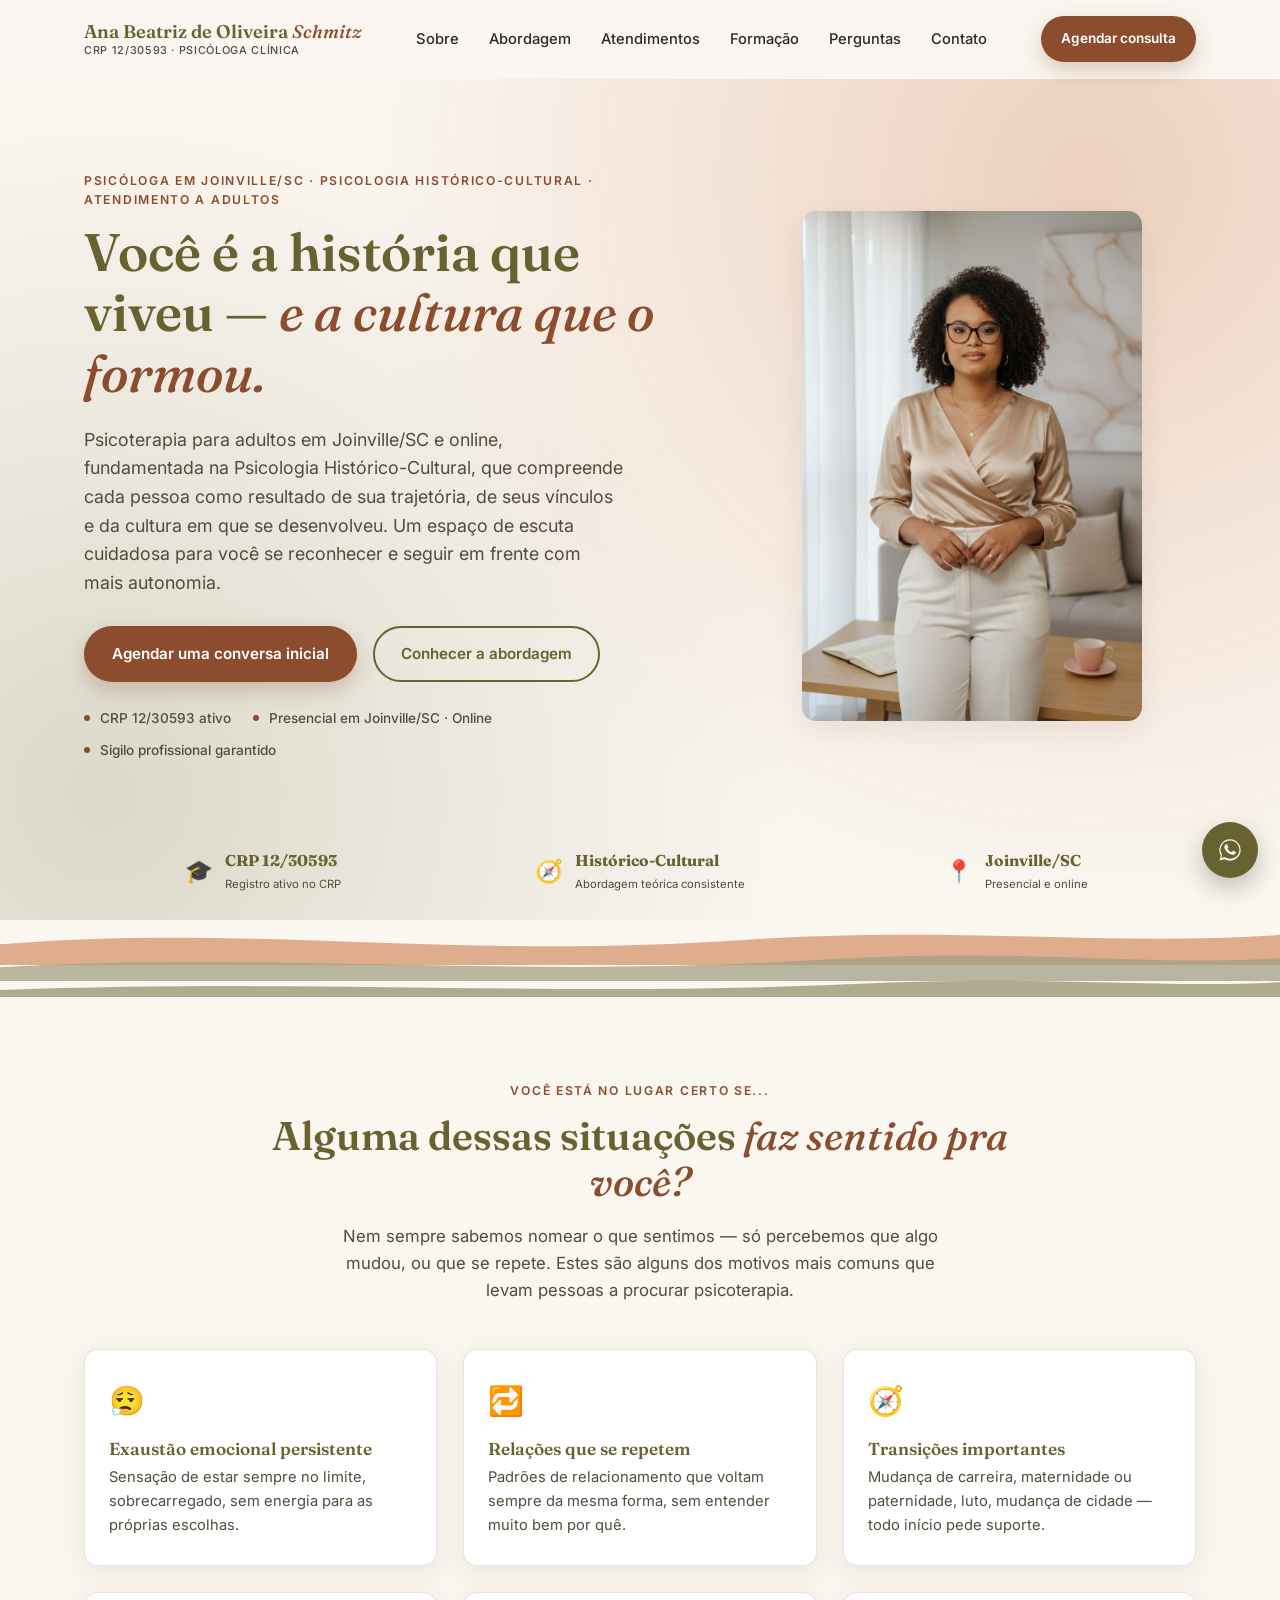
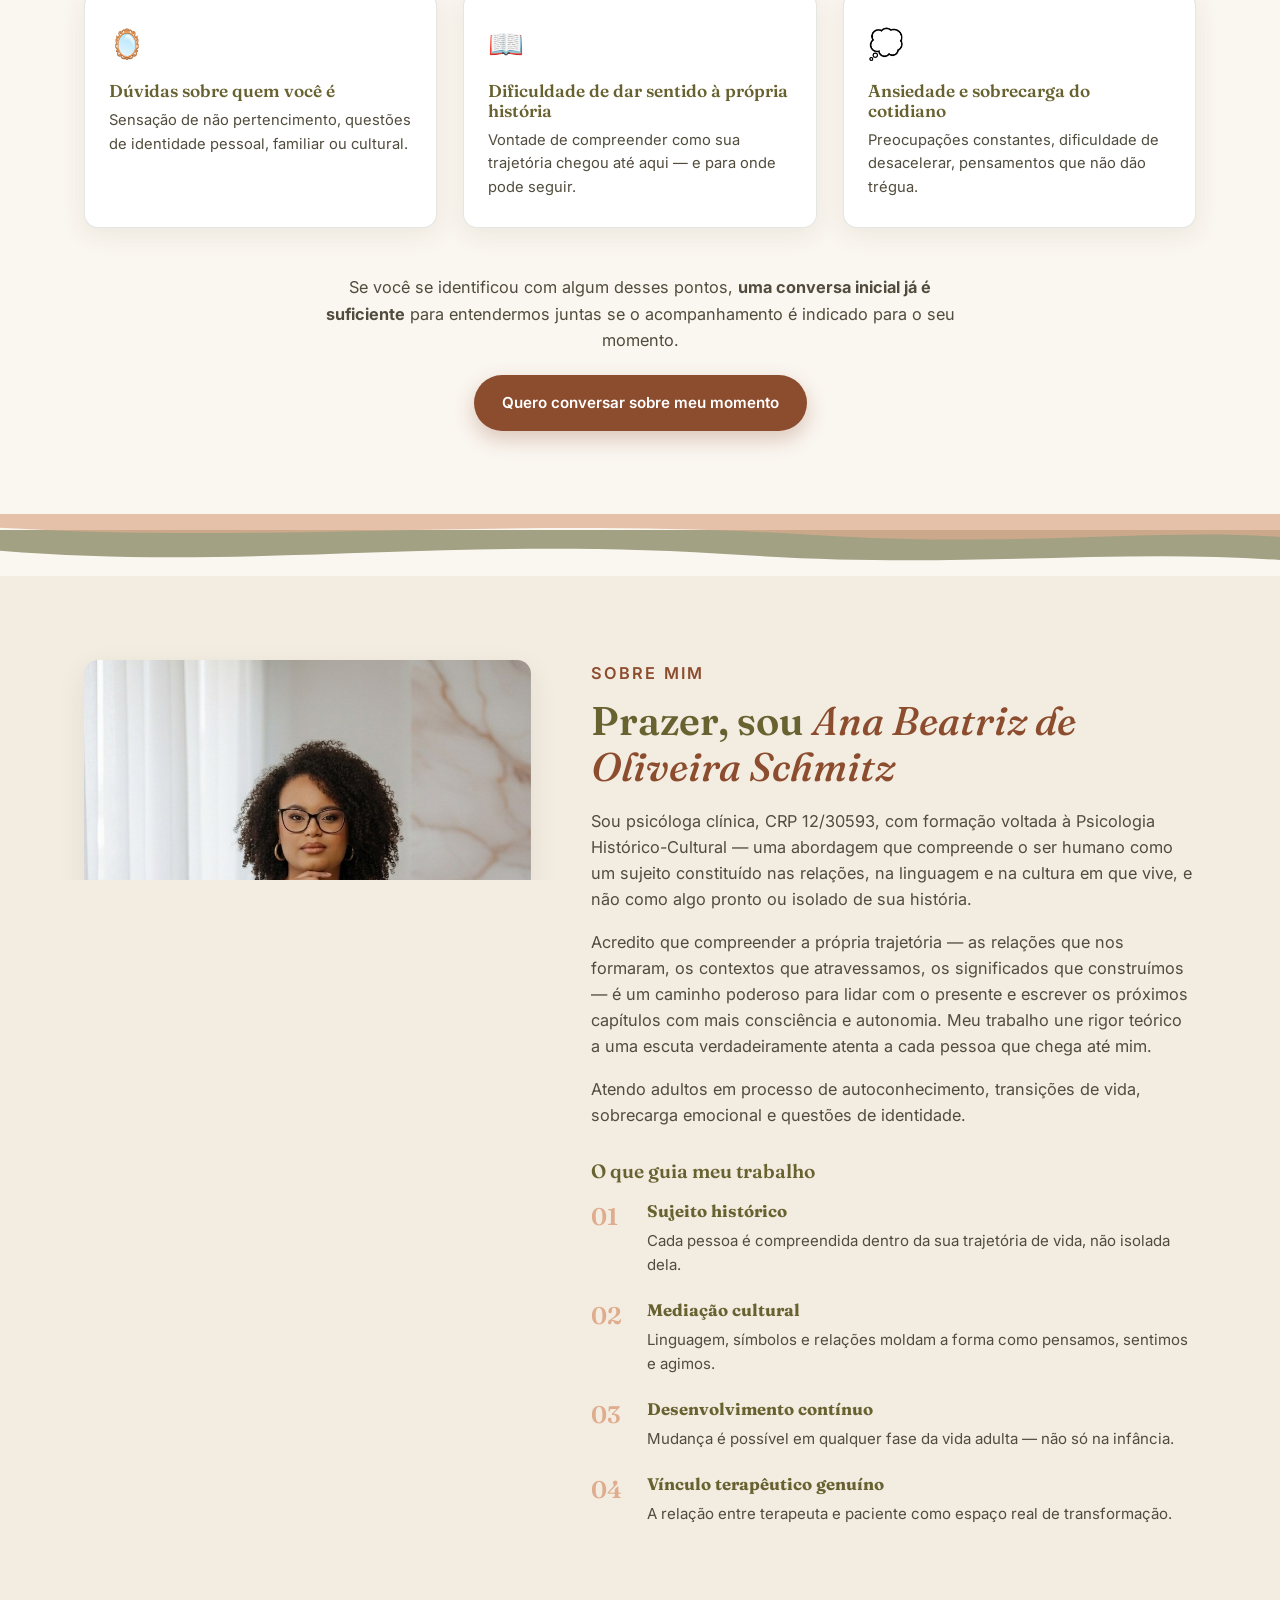
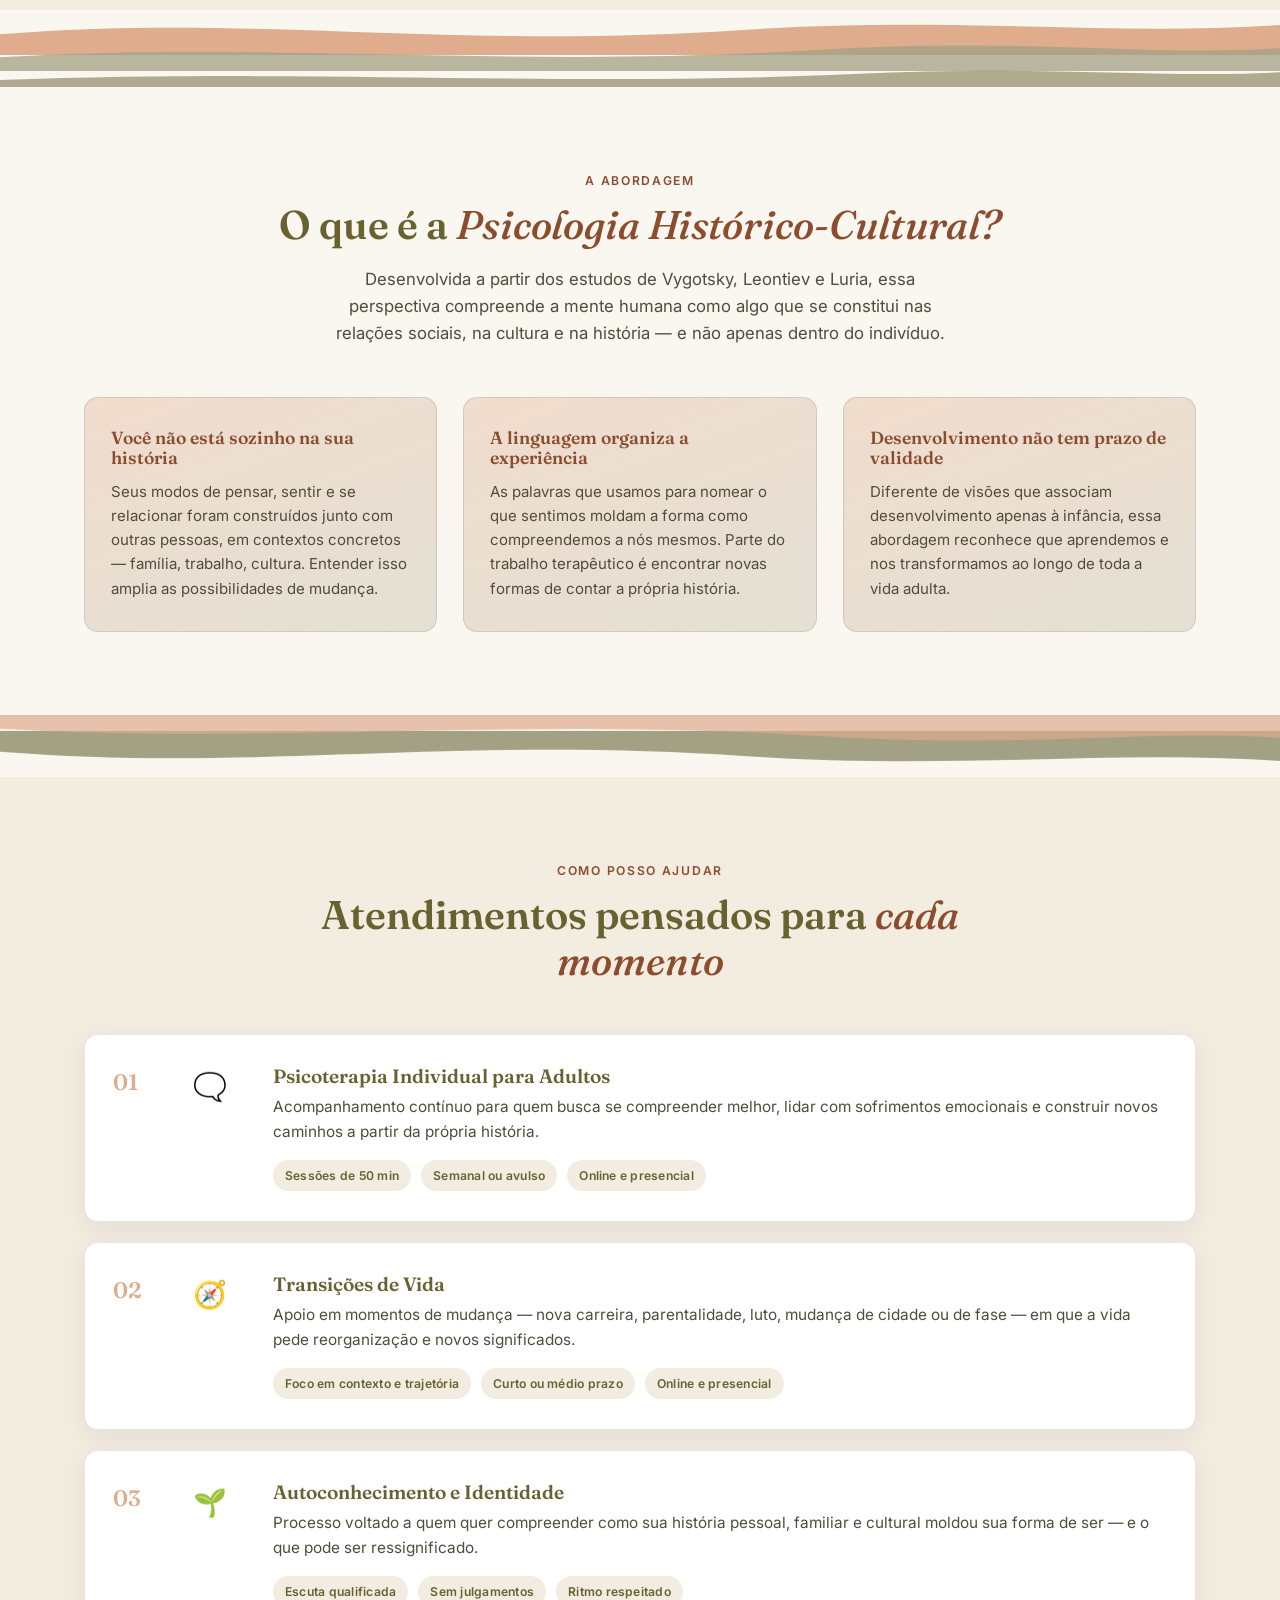
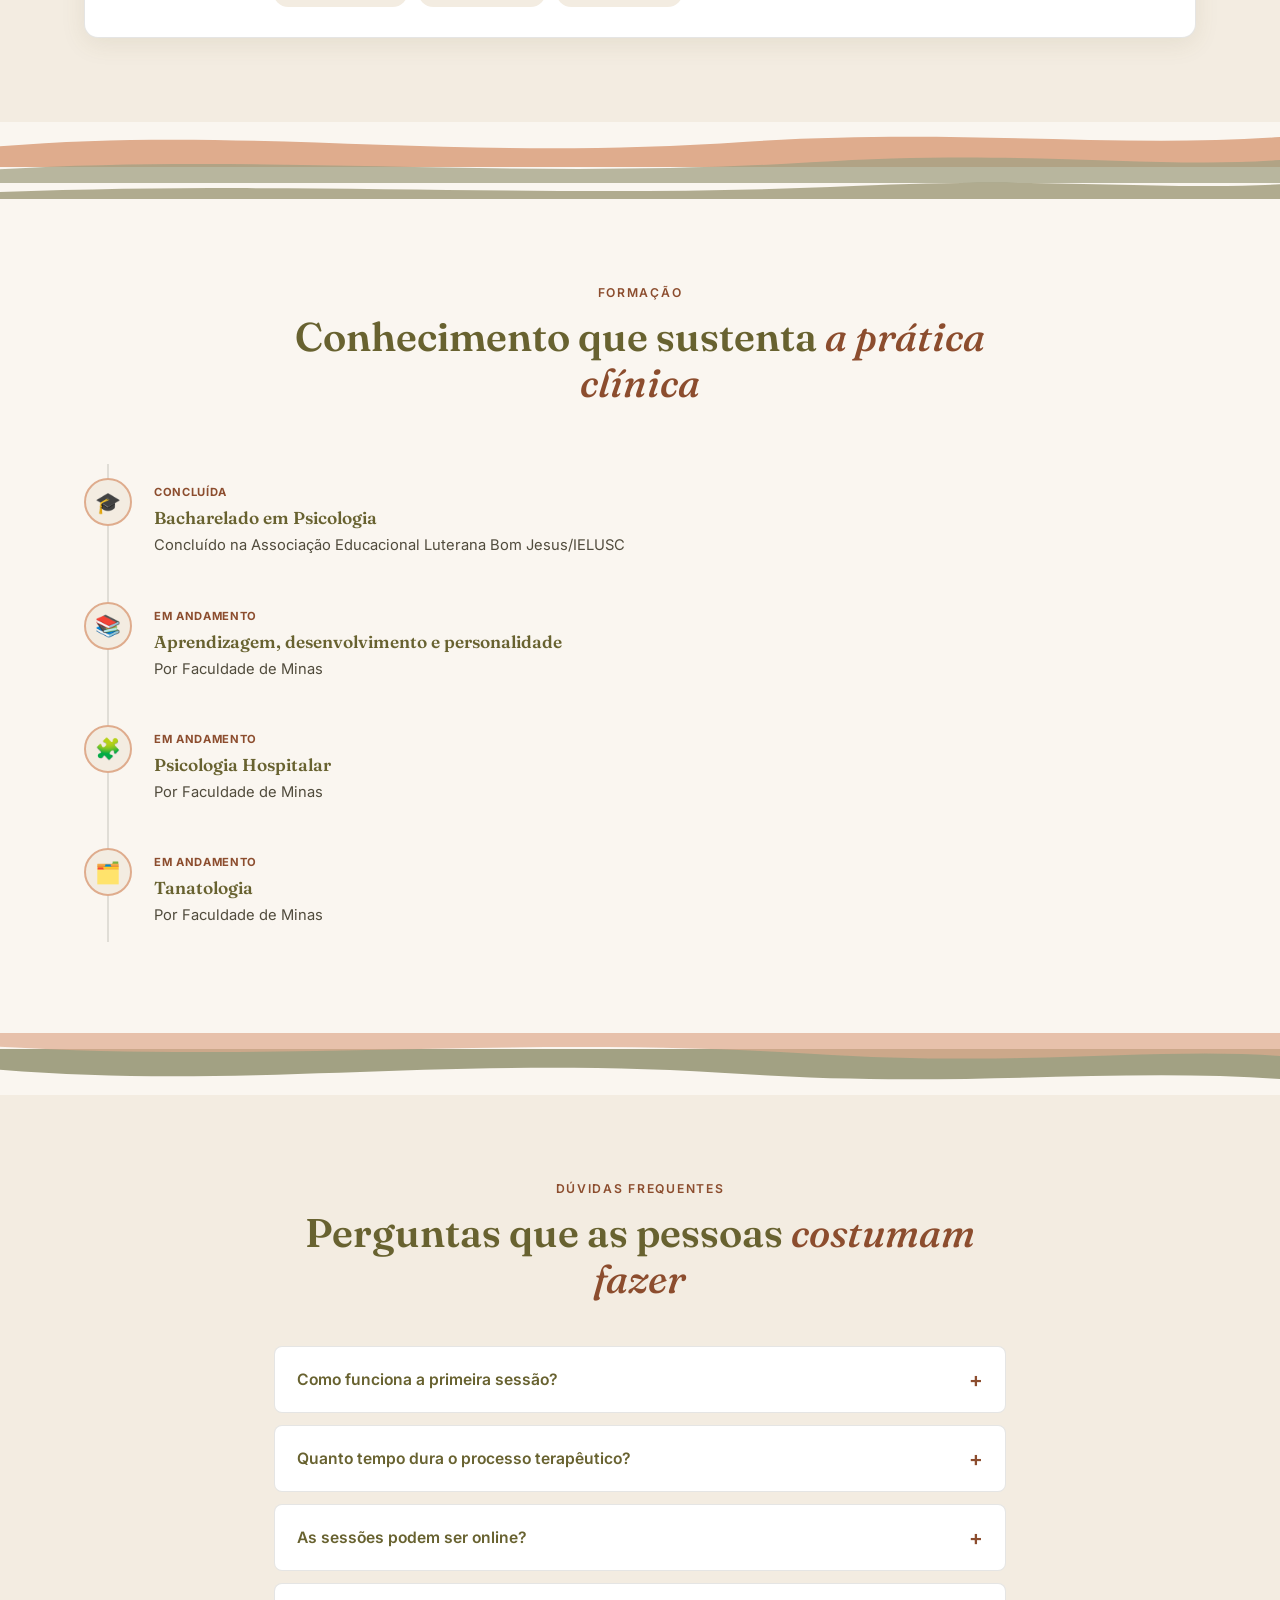
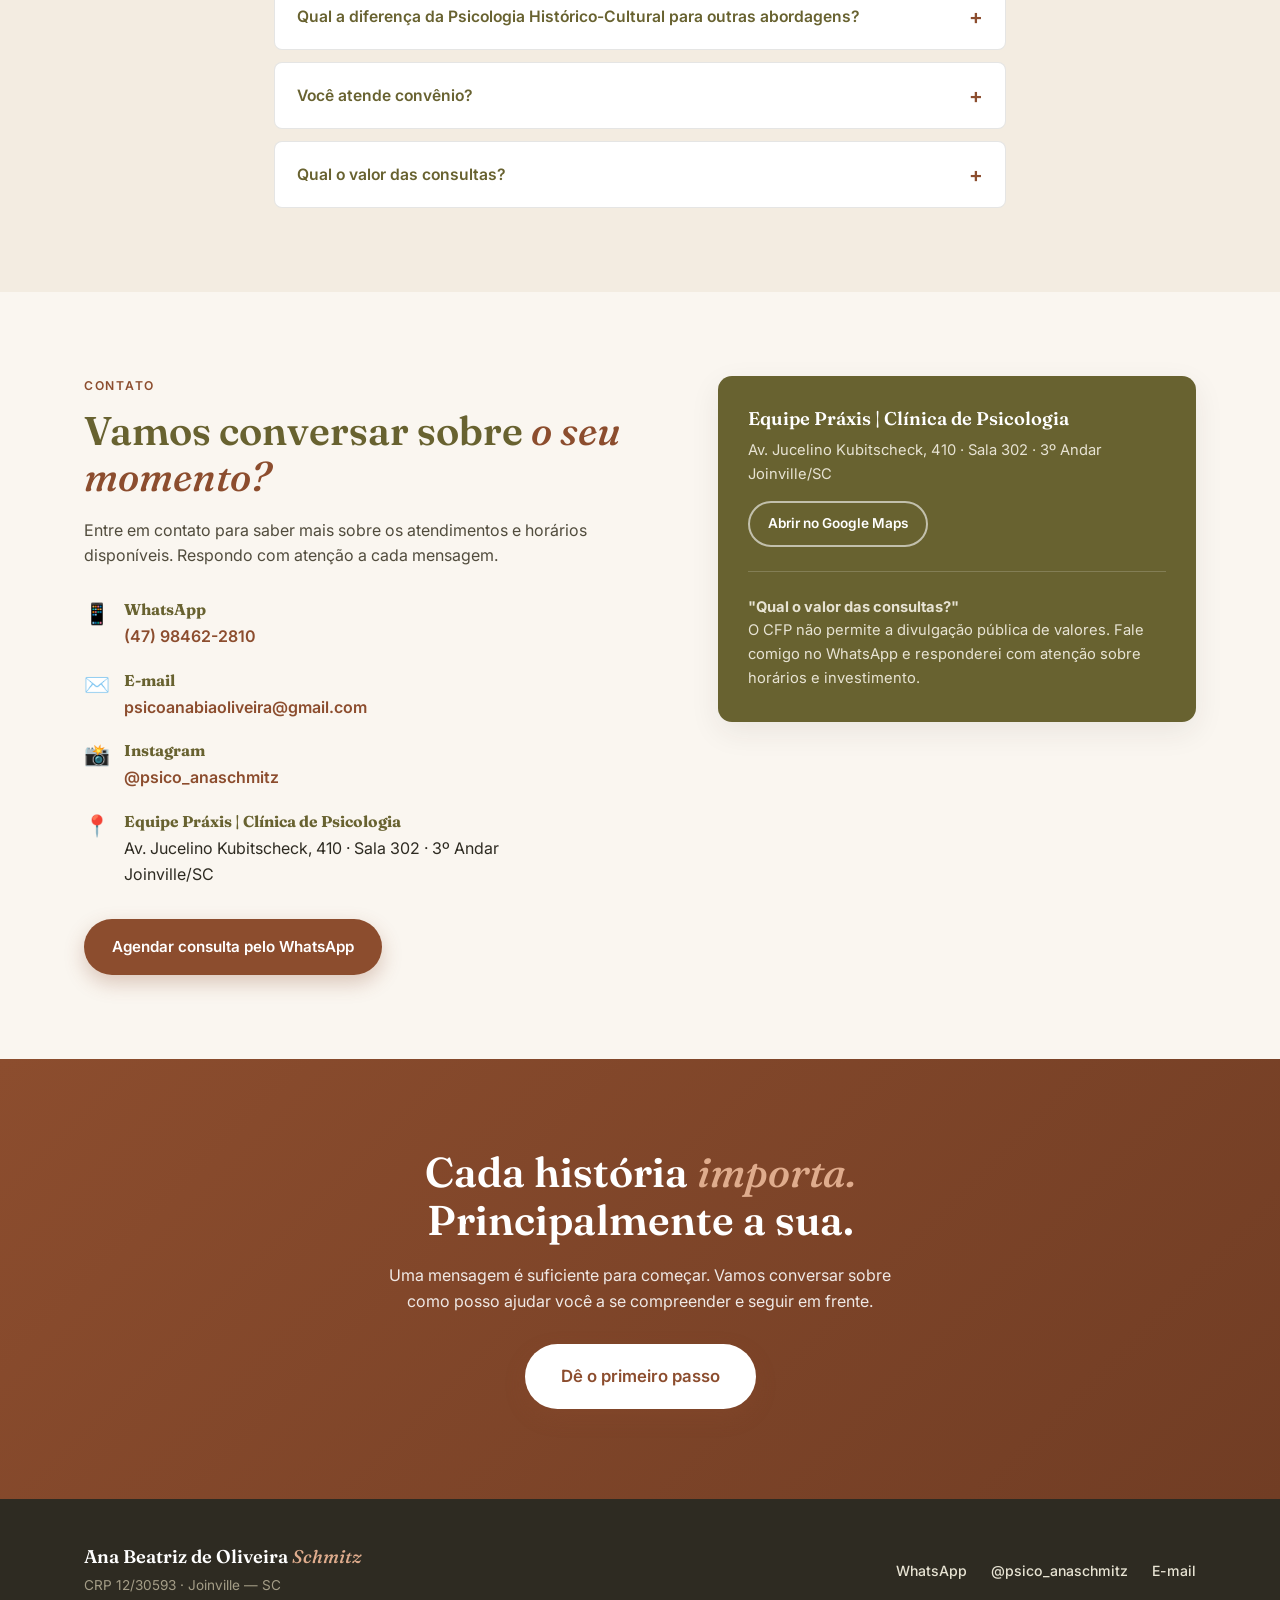
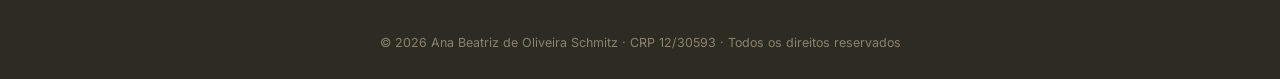
==== index.html @ d240541b "ajuste favicon" ====
<!DOCTYPE html>
<html lang="pt-BR">
<head>
<meta charset="UTF-8">
<meta name="viewport" content="width=device-width, initial-scale=1.0">
<title>Ana Beatriz | Psicóloga em Joinville/SC | Terapia para Adultos Online e Presencial</title>
<link rel="shortcut icon" href="src/logo_1.png"/>
<link rel="icon" type="image/png" sizes="48x48" href="/src/logo_1.png">
<meta name="description" content="Psicóloga clínica em Joinville/SC (CRP 12/30593). Psicoterapia para adultos com Psicologia Histórico-Cultural: ansiedade, sobrecarga emocional, transições de vida e autoconhecimento. Atendimento presencial e online. Agende sua primeira conversa pelo WhatsApp.">
<meta name="keywords" content="psicóloga em Joinville, psicólogo Joinville, psicologo perto de mim, terapia Joinville, psicoterapia para adultos, psicóloga online, psicologia histórico-cultural, Ana Beatriz Schmitz, terapia para adultos SC, psicólogo perto de mim">
<meta name="author" content="Ana Beatriz de Oliveira Schmitz">
<meta name="robots" content="index, follow, max-image-preview:large, max-snippet:-1">
<meta name="googlebot" content="index, follow">
<meta name="rating" content="general">
<meta name="revisit-after" content="7 days">
<link rel="canonical" href="https://anaschmitzpsicologia.com.br/">

<!-- Google tag (gtag.js) -->
<script async src="https://www.googletagmanager.com/gtag/js?id=G-HT07R79FMW"></script>
<script>
  window.dataLayer = window.dataLayer || [];
  function gtag(){dataLayer.push(arguments);}
  gtag('js', new Date());

  gtag('config', 'G-HT07R79FMW');
</script>

<!-- Geolocalização (SEO local) -->
<meta name="geo.region" content="BR-SC">
<meta name="geo.placename" content="Joinville">
<meta name="geo.position" content="-26.3044;-48.8456">
<meta name="ICBM" content="-26.3044, -48.8456">

<!-- Open Graph -->
<meta property="og:type" content="website">
<meta property="og:site_name" content="Ana Beatriz Schmitz Psicóloga">
<meta property="og:locale" content="pt_BR">
<meta property="og:title" content="Psicóloga em Joinville/SC | Ana Beatriz Schmitz — Psicoterapia para Adultos">
<meta property="og:description" content="Psicoterapia para adultos fundamentada na Psicologia Histórico-Cultural. Atendimento presencial em Joinville/SC e online para todo o Brasil. CRP 12/30593.">
<meta property="og:url" content="https://anaschmitzpsicologia.com.br/">
<meta property="og:image" content="https://anaschmitzpsicologia.com.br/img/og-cover.jpg">
<meta property="og:image:width" content="1200">
<meta property="og:image:height" content="630">
<meta property="og:image:alt" content="Ana Beatriz de Oliveira Schmitz, psicóloga clínica em Joinville/SC">

<!-- Twitter -->
<meta name="twitter:card" content="summary_large_image">
<meta name="twitter:title" content="Psicóloga em Joinville/SC | Ana Beatriz Schmitz">
<meta name="twitter:description" content="Psicoterapia para adultos fundamentada na Psicologia Histórico-Cultural. Joinville/SC e online. CRP 12/30593.">
<meta name="twitter:image" content="https://anaschmitzpsicologia.com.br/img/og-cover.jpg">

<meta name="format-detection" content="telephone=no">
<meta name="theme-color" content="#8c4d2e">

<link rel="preconnect" href="https://fonts.googleapis.com">
<link rel="preconnect" href="https://fonts.gstatic.com" crossorigin>
<link href="https://fonts.googleapis.com/css2?family=Fraunces:ital,opsz,wght@0,9..144,400;0,9..144,500;0,9..144,600;1,9..144,500;1,9..144,600&family=Inter:wght@400;500;600;700&display=swap" rel="stylesheet">

<link rel="stylesheet" href="style.css">

<!-- Schema.org: Psychologist / Local Business -->
<script type="application/ld+json">
{
  "@context": "https://schema.org",
  "@type": ["Psychologist", "MedicalBusiness"],
  "name": "Psicologa perto de mim - Ana Beatriz de Oliveira Schmitz",
  "alternateName": "Psi. Ana Beatriz Schmitz",
  "image": "https://anaschmitzpsicologia.com.br/img/og-cover.jpg",
  "description": "Psicóloga clínica (CRP 12/30593) especializada em Psicologia Histórico-Cultural, com atendimento a adultos em Joinville/SC e online para todo o Brasil. Foco em ansiedade, sobrecarga emocional, transições de vida e autoconhecimento.",
  "url": "https://anaschmitzpsicologia.com.br/",
  "telephone": "+5547984622810",
  "email": "psicoanabiaoliveira@gmail.com",
  "priceRange": "$$",
  "medicalSpecialty": "Psychologist",
  "inLanguage": "pt-BR",
  "address": {
    "@type": "PostalAddress",
    "streetAddress": "Av. Juscelino Kubitscheck, 410 · Sala 302 · 3º Andar",
    "addressLocality": "Joinville",
    "addressRegion": "SC",
    "postalCode": "89201-906",
    "addressCountry": "BR"
  },
  "geo": {
    "@type": "GeoCoordinates",
    "latitude": -26.3044,
    "longitude": -48.8456
  },
  "hasMap": "https://www.google.com/maps/dir//Equipe+Pr%C3%A1xis+%7C+Cl%C3%ADnica+de+Psicologia+-+Av.+Juscelino+Kubitscheck,+410+-+Centro,+Joinville+-+SC,+89201-906/data=!4m6!4m5!1m1!4e2!1m2!1m1!1s0x94deb1d3486e1c97:0x59da8d7d6d53e868?sa=X&ved=1t:57443&ictx=111",
  "areaServed": [
    {
      "@type": "City",
      "name": "Joinville"
    },
    {
      "@type": "State",
      "name": "Santa Catarina"
    },
    {
      "@type": "Country",
      "name": "Brasil"
    }
  ],
  "availableService": [
    {
      "@type": "MedicalTherapy",
      "name": "Psicoterapia Individual para Adultos"
    },
    {
      "@type": "MedicalTherapy",
      "name": "Acompanhamento em Transições de Vida"
    },
    {
      "@type": "MedicalTherapy",
      "name": "Processo de Autoconhecimento e Identidade"
    }
  ],
  "sameAs": [
    "https://www.instagram.com/psico_anaschmitz/",
    "https://wa.me/5547984622810"
  ]
}
</script>

<!-- Schema.org: FAQPage (habilita rich snippets de perguntas no Google) -->
<script type="application/ld+json">
{
  "@context": "https://schema.org",
  "@type": "FAQPage",
  "mainEntity": [
    {
      "@type": "Question",
      "name": "Como funciona a primeira sessão com a psicóloga?",
      "acceptedAnswer": {
        "@type": "Answer",
        "text": "A primeira sessão é dedicada a conhecer sua história e entender o que te trouxe até aqui. É um espaço sem pressa, para construirmos juntas o melhor caminho de acompanhamento."
      }
    },
    {
      "@type": "Question",
      "name": "Quanto tempo dura o processo terapêutico?",
      "acceptedAnswer": {
        "@type": "Answer",
        "text": "Varia de pessoa para pessoa. Alguns processos são mais breves, focados em uma questão específica; outros são contínuos, voltados a um acompanhamento mais amplo. Isso é definido em conjunto, conforme o seu objetivo."
      }
    },
    {
      "@type": "Question",
      "name": "As sessões de terapia podem ser online?",
      "acceptedAnswer": {
        "@type": "Answer",
        "text": "Sim. O atendimento acontece tanto presencialmente em Joinville/SC quanto online, para pacientes de qualquer lugar do Brasil, com a mesma qualidade de escuta e cuidado."
      }
    },
    {
      "@type": "Question",
      "name": "Qual a diferença da Psicologia Histórico-Cultural para outras abordagens?",
      "acceptedAnswer": {
        "@type": "Answer",
        "text": "Em vez de olhar apenas para sintomas isolados, essa abordagem entende a pessoa dentro do seu contexto histórico, social e cultural, buscando compreender como suas experiências e relações moldaram quem ela é hoje."
      }
    },
    {
      "@type": "Question",
      "name": "A psicóloga atende por convênio médico?",
      "acceptedAnswer": {
        "@type": "Answer",
        "text": "O atendimento é particular. São emitidos recibos para reembolso junto ao plano de saúde, conforme a cobertura de cada operadora."
      }
    },
    {
      "@type": "Question",
      "name": "Qual o valor das consultas de psicoterapia?",
      "acceptedAnswer": {
        "@type": "Answer",
        "text": "O Conselho Federal de Psicologia (CFP) não permite a divulgação pública de valores. Envie uma mensagem no WhatsApp para saber mais sobre valores e horários disponíveis."
      }
    }
  ]
}
</script>
</head>
<body>

<a class="skip-link" href="#conteudo">Pular para o conteúdo</a>

<header class="site-header" id="siteHeader">
  <div class="header-inner">
    <a href="#topo" class="brand">
      <span class="brand-name">Ana Beatriz de Oliveira <em>Schmitz</em></span>
      <span class="brand-sub">CRP 12/30593 · Psicóloga Clínica</span>
    </a>

    <nav class="main-nav" id="mainNav" aria-label="Navegação principal">
      <ul>
        <li><a href="#sobre" class="nav-link">Sobre</a></li>
        <li><a href="#abordagem" class="nav-link">Abordagem</a></li>
        <li><a href="#atendimentos" class="nav-link">Atendimentos</a></li>
        <li><a href="#formacao" class="nav-link">Formação</a></li>
        <li><a href="#perguntas" class="nav-link">Perguntas</a></li>
        <li><a href="#contato" class="nav-link">Contato</a></li>
      </ul>
    </nav>

    <div class="header-actions">
      <a href="https://wa.me/5547984622810?text=Ol%C3%A1,%20gostaria%20de%20agendar%20uma%20sess%C3%A3o!" class="btn btn-primary btn-sm" target="_blank" rel="noopener">Agendar consulta</a>
      <button class="nav-toggle" id="navToggle" aria-expanded="false" aria-controls="mainNav" aria-label="Abrir menu">
        <span></span><span></span><span></span>
      </button>
    </div>
  </div>
</header>

<main id="conteudo">

  <!-- HERO -->
  <section class="hero" id="topo">
    <div class="hero-bg" aria-hidden="true"></div>
    <div class="hero-inner">
      <div class="hero-copy reveal">
        <p class="eyebrow">Psicóloga em Joinville/SC · Psicologia Histórico-Cultural · Atendimento a adultos</p>
        <h1>Você é a história que viveu — <em>e a cultura que o formou.</em></h1>
        <p class="hero-lead">Psicoterapia para adultos em Joinville/SC e online, fundamentada na Psicologia Histórico-Cultural, que compreende cada pessoa como resultado de sua trajetória, de seus vínculos e da cultura em que se desenvolveu. Um espaço de escuta cuidadosa para você se reconhecer e seguir em frente com mais autonomia.</p>
        <div class="hero-actions">
          <a href="https://wa.me/5547984622810?text=Ol%C3%A1,%20gostaria%20de%20agendar%20uma%20sess%C3%A3o!" class="btn btn-primary" target="_blank" rel="noopener">Agendar uma conversa inicial</a>
          <a href="#abordagem" class="btn btn-ghost">Conhecer a abordagem</a>
        </div>
        <ul class="hero-tags">
          <li>CRP 12/30593 ativo</li>
          <li>Presencial em Joinville/SC · Online</li>
          <li>Sigilo profissional garantido</li>
        </ul>
      </div>

      <div class="hero-visual reveal" aria-hidden="true">
        <div class="portrait-frame">
            <img src="src/photo_3.jpg" alt="Ana Beatriz de Oliveira Schmitz, psicóloga clínica CRP 12/30593 em Joinville/SC" width="480" loading="eager" fetchpriority="high" decoding="async" style="clip-path: url(#pgrad);"/>
        </div>
      </div>
    </div>

    <ul class="trust-strip reveal">
      <li><span class="trust-ico">🎓</span><div><strong>CRP 12/30593</strong><small>Registro ativo no CRP</small></div></li>
      <li><span class="trust-ico">🧭</span><div><strong>Histórico-Cultural</strong><small>Abordagem teórica consistente</small></div></li>
      <li><span class="trust-ico">📍</span><div><strong>Joinville/SC</strong><small>Presencial e online</small></div></li>
    </ul>
  </section>

  <div class="strata" aria-hidden="true">
    <svg viewBox="0 0 1200 100" preserveAspectRatio="none"><path d="M0,55 C240,10 420,90 700,45 C900,15 1040,60 1200,35 L1200,100 L0,100 Z" fill="#dfac8d"></path></svg>
    <svg viewBox="0 0 1200 100" preserveAspectRatio="none"><path d="M0,70 C260,35 480,95 760,55 C960,25 1080,70 1200,50 L1200,100 L0,100 Z" fill="#a2a183" opacity="0.75"></path></svg>
    <svg viewBox="0 0 1200 100" preserveAspectRatio="none"><path d="M0,85 C300,60 520,100 800,72 C980,52 1100,82 1200,68 L1200,100 L0,100 Z" fill="#686230" opacity="0.5"></path></svg>
  </div>

  <!-- SINAIS / VOCE ESTA NO LUGAR CERTO -->
  <section class="section section-signs" id="sinais">
    <div class="container">
      <p class="eyebrow eyebrow-center">Você está no lugar certo se...</p>
      <h2 class="section-title center">Alguma dessas situações <em>faz sentido pra você?</em></h2>
      <p class="section-lead center">Nem sempre sabemos nomear o que sentimos — só percebemos que algo mudou, ou que se repete. Estes são alguns dos motivos mais comuns que levam pessoas a procurar psicoterapia.</p>

      <div class="grid grid-3">
        <article class="card-sign reveal">
          <span class="sign-ico">😮‍💨</span>
          <h3>Exaustão emocional persistente</h3>
          <p>Sensação de estar sempre no limite, sobrecarregado, sem energia para as próprias escolhas.</p>
        </article>
        <article class="card-sign reveal">
          <span class="sign-ico">🔁</span>
          <h3>Relações que se repetem</h3>
          <p>Padrões de relacionamento que voltam sempre da mesma forma, sem entender muito bem por quê.</p>
        </article>
        <article class="card-sign reveal">
          <span class="sign-ico">🧭</span>
          <h3>Transições importantes</h3>
          <p>Mudança de carreira, maternidade ou paternidade, luto, mudança de cidade — todo início pede suporte.</p>
        </article>
        <article class="card-sign reveal">
          <span class="sign-ico">🪞</span>
          <h3>Dúvidas sobre quem você é</h3>
          <p>Sensação de não pertencimento, questões de identidade pessoal, familiar ou cultural.</p>
        </article>
        <article class="card-sign reveal">
          <span class="sign-ico">📖</span>
          <h3>Dificuldade de dar sentido à própria história</h3>
          <p>Vontade de compreender como sua trajetória chegou até aqui — e para onde pode seguir.</p>
        </article>
        <article class="card-sign reveal">
          <span class="sign-ico">💭</span>
          <h3>Ansiedade e sobrecarga do cotidiano</h3>
          <p>Preocupações constantes, dificuldade de desacelerar, pensamentos que não dão trégua.</p>
        </article>
      </div>

      <p class="signs-note reveal">Se você se identificou com algum desses pontos, <strong>uma conversa inicial já é suficiente</strong> para entendermos juntas se o acompanhamento é indicado para o seu momento.</p>
      <div class="center-cta reveal">
        <a href="https://wa.me/5547984622810?text=Ol%C3%A1,%20gostaria%20de%20agendar%20uma%20sess%C3%A3o!" class="btn btn-primary" target="_blank" rel="noopener">Quero conversar sobre meu momento</a>
      </div>
    </div>
  </section>

  <div class="strata strata-flip" aria-hidden="true">
    <svg viewBox="0 0 1200 100" preserveAspectRatio="none"><path d="M0,55 C240,10 420,90 700,45 C900,15 1040,60 1200,35 L1200,100 L0,100 Z" fill="#a2a183"></path></svg>
    <svg viewBox="0 0 1200 100" preserveAspectRatio="none"><path d="M0,70 C260,35 480,95 760,55 C960,25 1080,70 1200,50 L1200,100 L0,100 Z" fill="#dfac8d" opacity="0.7"></path></svg>
  </div>

  <!-- SOBRE -->
  <section class="section section-about" id="sobre">
    <div class="container about-grid">
      <div class="about-visual reveal">
        <div class="about-photo">
          <img src="src/photo_4.jpg" alt="Ana Beatriz de Oliveira Schmitz atendendo em consultório de psicologia em Joinville/SC" width="480" loading="lazy" decoding="async" style="clip-path: url(#pgrad);"/>
        </div>
      </div>

      <div class="about-copy">
        <p class="eyebrow">Sobre mim</p>
        <h2 class="section-title">Prazer, sou <em>Ana Beatriz de Oliveira Schmitz</em></h2>
        <p>Sou psicóloga clínica, CRP 12/30593, com formação voltada à Psicologia Histórico-Cultural — uma abordagem que compreende o ser humano como um sujeito constituído nas relações, na linguagem e na cultura em que vive, e não como algo pronto ou isolado de sua história.</p>
        <p>Acredito que compreender a própria trajetória — as relações que nos formaram, os contextos que atravessamos, os significados que construímos — é um caminho poderoso para lidar com o presente e escrever os próximos capítulos com mais consciência e autonomia. Meu trabalho une rigor teórico a uma escuta verdadeiramente atenta a cada pessoa que chega até mim.</p>
        <p>Atendo adultos em processo de autoconhecimento, transições de vida, sobrecarga emocional e questões de identidade.</p>

        <h3 class="mini-title">O que guia meu trabalho</h3>
        <ol class="principles">
          <li>
            <span class="principle-num">01</span>
            <div><strong>Sujeito histórico</strong><p>Cada pessoa é compreendida dentro da sua trajetória de vida, não isolada dela.</p></div>
          </li>
          <li>
            <span class="principle-num">02</span>
            <div><strong>Mediação cultural</strong><p>Linguagem, símbolos e relações moldam a forma como pensamos, sentimos e agimos.</p></div>
          </li>
          <li>
            <span class="principle-num">03</span>
            <div><strong>Desenvolvimento contínuo</strong><p>Mudança é possível em qualquer fase da vida adulta — não só na infância.</p></div>
          </li>
          <li>
            <span class="principle-num">04</span>
            <div><strong>Vínculo terapêutico genuíno</strong><p>A relação entre terapeuta e paciente como espaço real de transformação.</p></div>
          </li>
        </ol>
      </div>
    </div>
  </section>

  <div class="strata" aria-hidden="true">
    <svg viewBox="0 0 1200 100" preserveAspectRatio="none"><path d="M0,55 C240,10 420,90 700,45 C900,15 1040,60 1200,35 L1200,100 L0,100 Z" fill="#dfac8d"></path></svg>
    <svg viewBox="0 0 1200 100" preserveAspectRatio="none"><path d="M0,70 C260,35 480,95 760,55 C960,25 1080,70 1200,50 L1200,100 L0,100 Z" fill="#a2a183" opacity="0.75"></path></svg>
    <svg viewBox="0 0 1200 100" preserveAspectRatio="none"><path d="M0,85 C300,60 520,100 800,72 C980,52 1100,82 1200,68 L1200,100 L0,100 Z" fill="#686230" opacity="0.5"></path></svg>
  </div>

  <!-- ABORDAGEM -->
  <section class="section section-approach" id="abordagem">
    <div class="container">
      <p class="eyebrow eyebrow-center">A abordagem</p>
      <h2 class="section-title center">O que é a <em>Psicologia Histórico-Cultural?</em></h2>
      <p class="section-lead center">Desenvolvida a partir dos estudos de Vygotsky, Leontiev e Luria, essa perspectiva compreende a mente humana como algo que se constitui nas relações sociais, na cultura e na história — e não apenas dentro do indivíduo.</p>

      <div class="grid grid-3 approach-grid">
        <article class="card-approach reveal">
          <h3>Você não está sozinho na sua história</h3>
          <p>Seus modos de pensar, sentir e se relacionar foram construídos junto com outras pessoas, em contextos concretos — família, trabalho, cultura. Entender isso amplia as possibilidades de mudança.</p>
        </article>
        <article class="card-approach reveal">
          <h3>A linguagem organiza a experiência</h3>
          <p>As palavras que usamos para nomear o que sentimos moldam a forma como compreendemos a nós mesmos. Parte do trabalho terapêutico é encontrar novas formas de contar a própria história.</p>
        </article>
        <article class="card-approach reveal">
          <h3>Desenvolvimento não tem prazo de validade</h3>
          <p>Diferente de visões que associam desenvolvimento apenas à infância, essa abordagem reconhece que aprendemos e nos transformamos ao longo de toda a vida adulta.</p>
        </article>
      </div>
    </div>
  </section>

  <div class="strata strata-flip" aria-hidden="true">
    <svg viewBox="0 0 1200 100" preserveAspectRatio="none"><path d="M0,55 C240,10 420,90 700,45 C900,15 1040,60 1200,35 L1200,100 L0,100 Z" fill="#a2a183"></path></svg>
    <svg viewBox="0 0 1200 100" preserveAspectRatio="none"><path d="M0,70 C260,35 480,95 760,55 C960,25 1080,70 1200,50 L1200,100 L0,100 Z" fill="#dfac8d" opacity="0.7"></path></svg>
  </div>

  <!-- ATENDIMENTOS -->
  <section class="section section-services" id="atendimentos">
    <div class="container">
      <p class="eyebrow eyebrow-center">Como posso ajudar</p>
      <h2 class="section-title center">Atendimentos pensados para <em>cada momento</em></h2>

      <div class="services-list">
        <article class="service-item reveal">
          <div class="service-num">01</div>
          <div class="service-ico">🗨️</div>
          <div class="service-body">
            <h3>Psicoterapia Individual para Adultos</h3>
            <p>Acompanhamento contínuo para quem busca se compreender melhor, lidar com sofrimentos emocionais e construir novos caminhos a partir da própria história.</p>
            <ul class="service-meta">
              <li>Sessões de 50 min</li>
              <li>Semanal ou avulso</li>
              <li>Online e presencial</li>
            </ul>
          </div>
        </article>

        <article class="service-item reveal">
          <div class="service-num">02</div>
          <div class="service-ico">🧭</div>
          <div class="service-body">
            <h3>Transições de Vida</h3>
            <p>Apoio em momentos de mudança — nova carreira, parentalidade, luto, mudança de cidade ou de fase — em que a vida pede reorganização e novos significados.</p>
            <ul class="service-meta">
              <li>Foco em contexto e trajetória</li>
              <li>Curto ou médio prazo</li>
              <li>Online e presencial</li>
            </ul>
          </div>
        </article>

        <article class="service-item reveal">
          <div class="service-num">03</div>
          <div class="service-ico">🌱</div>
          <div class="service-body">
            <h3>Autoconhecimento e Identidade</h3>
            <p>Processo voltado a quem quer compreender como sua história pessoal, familiar e cultural moldou sua forma de ser — e o que pode ser ressignificado.</p>
            <ul class="service-meta">
              <li>Escuta qualificada</li>
              <li>Sem julgamentos</li>
              <li>Ritmo respeitado</li>
            </ul>
          </div>
        </article>
      </div>
    </div>
  </section>

  <div class="strata" aria-hidden="true">
    <svg viewBox="0 0 1200 100" preserveAspectRatio="none"><path d="M0,55 C240,10 420,90 700,45 C900,15 1040,60 1200,35 L1200,100 L0,100 Z" fill="#dfac8d"></path></svg>
    <svg viewBox="0 0 1200 100" preserveAspectRatio="none"><path d="M0,70 C260,35 480,95 760,55 C960,25 1080,70 1200,50 L1200,100 L0,100 Z" fill="#a2a183" opacity="0.75"></path></svg>
    <svg viewBox="0 0 1200 100" preserveAspectRatio="none"><path d="M0,85 C300,60 520,100 800,72 C980,52 1100,82 1200,68 L1200,100 L0,100 Z" fill="#686230" opacity="0.5"></path></svg>
  </div>

  <!-- FORMAÇÃO -->
  <section class="section section-formation" id="formacao">
    <div class="container">
      <p class="eyebrow eyebrow-center">Formação</p>
      <h2 class="section-title center">Conhecimento que sustenta <em>a prática clínica</em></h2>

      <div class="timeline">
        <div class="timeline-item reveal">
          <span class="timeline-ico">🎓</span>
          <div>
            <span class="timeline-tag">Concluída</span>
            <h3>Bacharelado em Psicologia</h3>
            <p>Concluído na Associação Educacional Luterana Bom Jesus/IELUSC</p>
          </div>
        </div>
        <div class="timeline-item reveal">
          <span class="timeline-ico">📚</span>
          <div>
            <span class="timeline-tag">Em andamento</span>
            <h3>Aprendizagem, desenvolvimento e personalidade</h3>
            <p>Por Faculdade de Minas</p>
          </div>
        </div>
        <div class="timeline-item reveal">
          <span class="timeline-ico">🧩</span>
          <div>
            <span class="timeline-tag">Em andamento</span>
            <h3>Psicologia Hospitalar</h3>
            <p>Por Faculdade de Minas</p>
          </div>
        </div>
        <div class="timeline-item reveal">
          <span class="timeline-ico">🗂️</span>
          <div>
            <span class="timeline-tag">Em andamento</span>
            <h3>Tanatologia</h3>
            <p>Por Faculdade de Minas</p>
          </div>
        </div>
      </div>
    </div>
  </section>

  <div class="strata strata-flip" aria-hidden="true">
    <svg viewBox="0 0 1200 100" preserveAspectRatio="none"><path d="M0,55 C240,10 420,90 700,45 C900,15 1040,60 1200,35 L1200,100 L0,100 Z" fill="#a2a183"></path></svg>
    <svg viewBox="0 0 1200 100" preserveAspectRatio="none"><path d="M0,70 C260,35 480,95 760,55 C960,25 1080,70 1200,50 L1200,100 L0,100 Z" fill="#dfac8d" opacity="0.7"></path></svg>
  </div>

  <!-- FAQ -->
  <section class="section section-faq" id="perguntas">
    <div class="container container-narrow">
      <p class="eyebrow eyebrow-center">Dúvidas frequentes</p>
      <h2 class="section-title center">Perguntas que as pessoas <em>costumam fazer</em></h2>

      <div class="faq-list">
        <div class="faq-item reveal">
          <button class="faq-question" aria-expanded="false">
            Como funciona a primeira sessão?
            <span class="faq-plus">+</span>
          </button>
          <div class="faq-answer">
            <p>A primeira sessão é dedicada a conhecer sua história e entender o que te trouxe até aqui. É um espaço sem pressa, para construirmos juntas o melhor caminho de acompanhamento.</p>
          </div>
        </div>
        <div class="faq-item reveal">
          <button class="faq-question" aria-expanded="false">
            Quanto tempo dura o processo terapêutico?
            <span class="faq-plus">+</span>
          </button>
          <div class="faq-answer">
            <p>Varia de pessoa para pessoa. Alguns processos são mais breves, focados em uma questão específica; outros são contínuos, voltados a um acompanhamento mais amplo. Isso é definido em conjunto, conforme o seu objetivo.</p>
          </div>
        </div>
        <div class="faq-item reveal">
          <button class="faq-question" aria-expanded="false">
            As sessões podem ser online?
            <span class="faq-plus">+</span>
          </button>
          <div class="faq-answer">
            <p>Sim. Atendo tanto presencialmente em Joinville/SC quanto online, para pacientes de qualquer lugar do Brasil, com a mesma qualidade de escuta e cuidado.</p>
          </div>
        </div>
        <div class="faq-item reveal">
          <button class="faq-question" aria-expanded="false">
            Qual a diferença da Psicologia Histórico-Cultural para outras abordagens?
            <span class="faq-plus">+</span>
          </button>
          <div class="faq-answer">
            <p>Em vez de olhar apenas para sintomas isolados, essa abordagem entende a pessoa dentro do seu contexto histórico, social e cultural — buscando compreender como suas experiências e relações moldaram quem você é hoje.</p>
          </div>
        </div>
        <div class="faq-item reveal">
          <button class="faq-question" aria-expanded="false">
            Você atende convênio?
            <span class="faq-plus">+</span>
          </button>
          <div class="faq-answer">
            <p>O atendimento é particular. São emitidos recibos para reembolso junto ao plano de saúde, conforme a cobertura de cada operadora.</p>
          </div>
        </div>
        <div class="faq-item reveal">
          <button class="faq-question" aria-expanded="false">
            Qual o valor das consultas?
            <span class="faq-plus">+</span>
          </button>
          <div class="faq-answer">
            <p>O Conselho Federal de Psicologia (CFP) não permite a divulgação pública de valores. Envie uma mensagem no WhatsApp e responderei com atenção sobre valores e horários disponíveis.</p>
          </div>
        </div>
      </div>
    </div>
  </section>

  <!-- CONTATO -->
  <section class="section section-contact" id="contato">
    <div class="container contact-grid">
      <div class="contact-copy reveal">
        <p class="eyebrow">Contato</p>
        <h2 class="section-title">Vamos conversar sobre <em>o seu momento?</em></h2>
        <p>Entre em contato para saber mais sobre os atendimentos e horários disponíveis. Respondo com atenção a cada mensagem.</p>

        <ul class="contact-list">
          <li>
            <span class="contact-ico">📱</span>
            <div><strong>WhatsApp</strong><a href="https://wa.me/5547984622810?text=Ol%C3%A1,%20gostaria%20de%20agendar%20uma%20sess%C3%A3o!" target="_blank" rel="noopener">(47) 98462-2810</a></div>
          </li>
          <li>
            <span class="contact-ico">✉️</span>
            <div><strong>E-mail</strong><a href="mailto:psicoanabiaoliveira@gmail.com">psicoanabiaoliveira@gmail.com</a></div>
          </li>
          <li>
            <span class="contact-ico">📸</span>
            <div><strong>Instagram</strong><a href="https://www.instagram.com/psico_anaschmitz/" target="_blank" rel="noopener">@psico_anaschmitz</a></div>
          </li>
          <li>
            <span class="contact-ico">📍</span>
            <div><strong>Equipe Práxis | Clínica de Psicologia</strong><span>Av. Jucelino Kubitscheck, 410 · Sala 302 · 3º Andar<br>Joinville/SC</span></div>
          </li>
        </ul>

        <a href="https://wa.me/5547984622810?text=Ol%C3%A1,%20gostaria%20de%20agendar%20uma%20sess%C3%A3o!" class="btn btn-primary" target="_blank" rel="noopener">Agendar consulta pelo WhatsApp</a>
      </div>

      <div class="contact-card reveal">
        <h3>Equipe Práxis | Clínica de Psicologia</h3>
        <p>Av. Jucelino Kubitscheck, 410 · Sala 302 · 3º Andar<br>Joinville/SC</p>
        <a href="https://www.google.com/maps/dir//Equipe+Pr%C3%A1xis+%7C+Cl%C3%ADnica+de+Psicologia+-+Av.+Juscelino+Kubitscheck,+410+-+Centro,+Joinville+-+SC,+89201-906/data=!4m6!4m5!1m1!4e2!1m2!1m1!1s0x94deb1d3486e1c97:0x59da8d7d6d53e868?sa=X&ved=1t:57443&ictx=111" target="_blank" rel="noopener" class="btn btn-ghost btn-sm">Abrir no Google Maps</a>
        <hr>
        <p class="fee-note"><strong>"Qual o valor das consultas?"</strong><br>O CFP não permite a divulgação pública de valores. Fale comigo no WhatsApp e responderei com atenção sobre horários e investimento.</p>
      </div>
    </div>
  </section>

  <!-- CTA FINAL -->
  <section class="section-final-cta">
    <div class="container">
      <h2>Cada história <em>importa.</em> Principalmente a sua.</h2>
      <p>Uma mensagem é suficiente para começar. Vamos conversar sobre como posso ajudar você a se compreender e seguir em frente.</p>
      <a href="https://wa.me/5547984622810?text=Ol%C3%A1,%20gostaria%20de%20agendar%20uma%20sess%C3%A3o!" class="btn btn-primary btn-lg" target="_blank" rel="noopener">Dê o primeiro passo</a>
    </div>
  </section>

</main>

<footer class="site-footer">
  <div class="container footer-grid">
    <div>
      <span class="brand-name">Ana Beatriz de Oliveira <em>Schmitz</em></span>
      <p>CRP 12/30593 · Joinville — SC</p>
    </div>
    <div class="footer-links">
      <a href="https://wa.me/5547984622810?text=Ol%C3%A1,%20gostaria%20de%20agendar%20uma%20sess%C3%A3o!" target="_blank" rel="noopener">WhatsApp</a>
      <a href="https://www.instagram.com/psico_anaschmitz/" target="_blank" rel="noopener">@psico_anaschmitz</a>
      <a href="mailto:psicoanabiaoliveira@gmail.com">E-mail</a>
    </div>
  </div>
  <p class="footer-copy">© <span id="year"></span> Ana Beatriz de Oliveira Schmitz · CRP 12/30593 · Todos os direitos reservados</p>
</footer>

<a class="whatsapp-float" href="https://wa.me/5547984622810?text=Ol%C3%A1,%20gostaria%20de%20agendar%20uma%20sess%C3%A3o!" target="_blank" rel="noopener" aria-label="Conversar no WhatsApp">
  <svg viewBox="0 0 32 32" width="26" height="26" fill="#faf6f0"><path d="M16 2.9C8.8 2.9 2.9 8.8 2.9 16c0 2.5.7 4.9 1.9 7L3 29l6.2-1.6c2 1.1 4.3 1.7 6.8 1.7 7.2 0 13.1-5.9 13.1-13.1S23.2 2.9 16 2.9zm0 23.8c-2.2 0-4.3-.6-6.1-1.7l-.4-.3-4.1 1.1 1.1-4-.3-.4C5 19.4 4.4 17.7 4.4 16c0-6.4 5.2-11.6 11.6-11.6S27.6 9.6 27.6 16 22.4 26.7 16 26.7zm6.4-8.7c-.3-.2-2-1-2.3-1.1-.3-.1-.5-.2-.8.2-.2.3-.9 1.1-1.1 1.3-.2.2-.4.2-.7.1-.3-.2-1.4-.5-2.7-1.7-1-.9-1.7-2-1.9-2.3-.2-.3 0-.5.1-.7.1-.1.3-.4.5-.5.2-.2.2-.3.3-.5.1-.2 0-.4 0-.6 0-.2-.8-1.9-1.1-2.6-.3-.7-.6-.6-.8-.6h-.7c-.2 0-.6.1-.9.4-.3.3-1.2 1.2-1.2 2.9s1.2 3.4 1.4 3.6c.2.2 2.4 3.7 5.8 5.1.8.3 1.5.6 2 .7.8.3 1.6.2 2.2.1.7-.1 2-.8 2.3-1.6.3-.8.3-1.4.2-1.6-.1-.1-.3-.2-.6-.4z"/></svg>
</a>

<script src="script.js"></script>
</body>
</html>
---- style.css ----
/* ============================================================
   ANA BEATRIZ SCHMITZ — Psicóloga Clínica
   Psicologia Histórico-Cultural
   ============================================================ */

:root{
  --terracotta: #8c4d2e;
  --terracotta-dark: #713d24;
  --sage: #a2a183;
  --olive: #686230;
  --clay: #dfac8d;
  --cream: #faf6f0;
  --cream-2: #f3ece1;
  --ink: #2e2b22;
  --ink-soft: #514c3d;
  --line: rgba(46,43,34,0.12);

  --font-display: "Fraunces", "Iowan Old Style", serif;
  --font-body: "Inter", -apple-system, BlinkMacSystemFont, "Segoe UI", sans-serif;

  --radius: 14px;
  --radius-sm: 8px;
  --shadow-soft: 0 10px 30px rgba(46,43,34,0.08);
  --shadow-card: 0 6px 24px rgba(104,98,48,0.10);

  --container: 1160px;
}

*, *::before, *::after{ box-sizing: border-box; }
html{ scroll-behavior: smooth; }
@media (prefers-reduced-motion: reduce){
  html{ scroll-behavior: auto; }
  *{ animation-duration: 0.01ms !important; animation-iteration-count: 1 !important; transition-duration: 0.01ms !important; scroll-behavior: auto !important; }
}

body{
  margin: 0;
  font-family: var(--font-body);
  color: var(--ink);
  background: var(--cream);
  line-height: 1.6;
  -webkit-font-smoothing: antialiased;
}

img, svg{ display:block; max-width:100%; }

a{ color: inherit; text-decoration: none; }

.skip-link{
  position:absolute; left:-999px; top:0; background:var(--terracotta); color:#fff;
  padding: 10px 16px; z-index: 999; border-radius: 0 0 8px 0;
}
.skip-link:focus{ left:0; }

:focus-visible{
  outline: 3px solid var(--terracotta);
  outline-offset: 3px;
}

.container{
  max-width: var(--container);
  margin: 0 auto;
  padding: 0 24px;
}
.container-narrow{ max-width: 780px; }

/* ---------- Typography ---------- */
h1, h2, h3, .brand-name{
  font-family: var(--font-display);
  color: var(--olive);
  font-weight: 600;
  line-height: 1.15;
  margin: 0;
}
em{
  font-style: italic;
  color: var(--terracotta);
  font-weight: 500;
}
p{ margin: 0 0 1em; color: var(--ink-soft); }
.eyebrow{
  font-family: var(--font-body);
  text-transform: uppercase;
  letter-spacing: 0.14em;
  font-size: 0.76rem;
  font-weight: 600;
  color: var(--terracotta);
  margin: 0 0 12px;
}
.eyebrow-center{ text-align:center; }
.section-title{
  font-size: clamp(1.7rem, 3.2vw, 2.5rem);
  margin-bottom: 18px;
}
.section-title.center{ text-align:center; max-width: 780px; margin-left:auto; margin-right:auto; }
.section-lead{
  font-size: 1.05rem;
  max-width: 640px;
}
.section-lead.center, p.section-lead.center{ margin-left:auto; margin-right:auto; text-align:center; }
.mini-title{
  font-family: var(--font-display);
  color: var(--olive);
  font-size: 1.2rem;
  font-weight: 600;
  margin: 32px 0 16px;
}

/* ---------- Buttons ---------- */
.btn{
  display: inline-flex;
  align-items: center;
  gap: 8px;
  padding: 14px 26px;
  border-radius: 999px;
  font-weight: 600;
  font-size: 0.95rem;
  border: 2px solid transparent;
  transition: transform 0.18s ease, box-shadow 0.18s ease, background 0.18s ease, color 0.18s ease;
  cursor: pointer;
  white-space: nowrap;
}
.btn-primary{
  background: var(--terracotta);
  color: #fff;
  box-shadow: 0 8px 20px rgba(140,77,46,0.28);
}
.btn-primary:hover{
  background: var(--terracotta-dark);
  transform: translateY(-2px);
  box-shadow: 0 12px 26px rgba(140,77,46,0.34);
}
.btn-ghost{
  background: transparent;
  color: var(--olive);
  border-color: var(--olive);
}
.btn-ghost:hover{
  background: var(--olive);
  color: #fff;
  transform: translateY(-2px);
}
.btn-sm{ padding: 10px 18px; font-size: 0.85rem; }
.btn-lg{ padding: 17px 34px; font-size: 1.05rem; }

/* ---------- Header ---------- */
.site-header{
  position: sticky;
  top: 0;
  z-index: 100;
  background: rgba(250,246,240,0.9);
  backdrop-filter: blur(10px);
  border-bottom: 1px solid transparent;
  transition: box-shadow 0.25s ease, border-color 0.25s ease, background 0.25s ease;
}
.site-header.scrolled{
  box-shadow: 0 4px 20px rgba(46,43,34,0.08);
  border-bottom-color: var(--line);
}
.header-inner{
  max-width: var(--container);
  margin: 0 auto;
  padding: 16px 24px;
  display: flex;
  align-items: center;
  justify-content: space-between;
  gap: 24px;
}
.brand{ display:flex; flex-direction:column; line-height:1.2; }
.brand-name{ font-size: 1.15rem; }
.brand-sub{
  font-size: 0.68rem;
  letter-spacing: 0.06em;
  text-transform: uppercase;
  color: var(--ink-soft);
  font-family: var(--font-body);
  font-weight: 500;
  margin-top: 2px;
}
.main-nav ul{
  list-style:none; display:flex; gap: 30px; margin:0; padding:0;
}
.nav-link{
  font-size: 0.92rem;
  font-weight: 500;
  color: var(--ink);
  position: relative;
  padding: 4px 0;
}
.nav-link::after{
  content:"";
  position:absolute; left:0; bottom:-2px; height:2px; width:0;
  background: var(--terracotta);
  transition: width 0.2s ease;
}
.nav-link:hover::after, .nav-link.active::after{ width:100%; }
.nav-link.active{ color: var(--terracotta); }

.header-actions{ display:flex; align-items:center; gap: 14px; }
.nav-toggle{
  display:none;
  width: 40px; height: 40px;
  border-radius: 50%;
  border: none;
  background: var(--cream-2);
  flex-direction: column;
  align-items:center;
  justify-content:center;
  gap: 5px;
  cursor:pointer;
}
.nav-toggle span{
  width: 18px; height: 2px; background: var(--olive); display:block; transition: transform .2s ease, opacity .2s ease;
}
.nav-toggle[aria-expanded="true"] span:nth-child(1){ transform: translateY(7px) rotate(45deg); }
.nav-toggle[aria-expanded="true"] span:nth-child(2){ opacity:0; }
.nav-toggle[aria-expanded="true"] span:nth-child(3){ transform: translateY(-7px) rotate(-45deg); }

/* ---------- Hero ---------- */
.hero{
  position: relative;
  padding: 72px 0 0;
  overflow: hidden;
}
.hero-bg{
  position:absolute; inset:0;
  background:
    radial-gradient(circle at 85% 12%, rgba(223,172,141,0.5), transparent 55%),
    radial-gradient(circle at 8% 85%, rgba(162,161,131,0.35), transparent 50%);
  z-index:0;
}
.hero-inner{
  position:relative; z-index:1;
  max-width: var(--container);
  margin: 0 auto;
  padding: 20px 24px 60px;
  display: grid;
  grid-template-columns: 1.15fr 0.85fr;
  gap: 56px;
  align-items:center;
}
.eyebrow{ }
.hero h1{
  font-size: clamp(2.1rem, 4.4vw, 3.3rem);
  margin-bottom: 22px;
}
.hero-lead{
  font-size: 1.12rem;
  max-width: 540px;
}
.hero-actions{
  display:flex; flex-wrap:wrap; gap: 16px; margin: 28px 0 26px;
}
.hero-tags{
  list-style:none; display:flex; flex-wrap:wrap; gap: 10px 22px; padding:0; margin:0;
  font-size: 0.85rem; color: var(--ink-soft); font-weight:500;
}
.hero-tags li{ position:relative; padding-left:16px; }
.hero-tags li::before{
  content:""; position:absolute; left:0; top:7px; width:6px; height:6px; border-radius:50%;
  background: var(--terracotta);
}

.hero-visual{ position:relative; display:flex; flex-direction:column; align-items:center; }
.portrait-frame{
  position: relative;
  width: 100%;
  max-width: 340px;
  border-radius: var(--radius);
  overflow: hidden;
  box-shadow: var(--shadow-soft);
}
.portrait-svg{ width:100%; height:auto; }
.portrait-caption{
  position:absolute; left:0; right:0; bottom:0;
  padding: 14px 16px;
  font-family: var(--font-display);
  font-weight:600;
  color: var(--ink);
  background: linear-gradient(0deg, rgba(250,246,240,0.92), rgba(250,246,240,0));
  font-size: 0.95rem;
}
.portrait-badge{
  margin-top: -30px;
  background: var(--olive);
  color: #fff;
  padding: 14px 22px;
  border-radius: var(--radius-sm);
  box-shadow: var(--shadow-card);
  text-align:center;
  font-size: 0.85rem;
}
.portrait-badge strong{ display:block; font-family: var(--font-display); font-size:1.1rem; }

.trust-strip{
  position:relative; z-index:1;
  list-style:none; margin:0; padding: 26px 24px;
  max-width: var(--container);
  margin: 0 auto;
  display:grid; grid-template-columns: repeat(3,1fr);
  gap: 18px;
  background: transparent;
  /* border: 1px solid var(--line); */
}
.trust-strip li{ display:flex;justify-content: center; align-items:center; gap: 12px; font-size: 0.85rem; }
.trust-ico{ font-size: 1.4rem; }
.trust-strip strong{ display:block; color: var(--olive); font-family: var(--font-display); font-size: 0.98rem; }
.trust-strip small{ color: var(--ink-soft); }

/* ---------- Strata signature divider ---------- */
.strata{
  display:flex; flex-direction:column; margin-top:-1px;
  line-height:0;
}
.strata svg{ width:100%; height: 46px; display:block; margin-top:-30px; }
.strata svg:first-child{ margin-top:0; }
.strata-flip{ transform: scaleY(-1); }

/* ---------- Generic sections ---------- */
.section{ padding: 84px 0; }
.section-signs{ background: var(--cream); }
.section-about{ background: var(--cream-2); }
.section-approach{ background: var(--cream); }
.section-services{ background: var(--cream-2); }
.section-formation{ background: var(--cream); }
.section-faq{ background: var(--cream-2); }
.section-contact{ background: var(--cream); }

.grid{ display:grid; gap: 26px; margin-top: 46px; }
.grid-3{ grid-template-columns: repeat(3, 1fr); }

/* Signs cards */
.card-sign{
  background: #fff;
  border: 1px solid var(--line);
  border-radius: var(--radius);
  padding: 28px 24px;
  box-shadow: var(--shadow-card);
  transition: transform 0.2s ease, box-shadow 0.2s ease;
}
.card-sign:hover{ transform: translateY(-4px); box-shadow: 0 14px 30px rgba(104,98,48,0.14); }
.sign-ico{ font-size: 1.8rem; display:block; margin-bottom: 14px; }
.card-sign h3{ font-size: 1.08rem; margin-bottom: 8px; }
.card-sign p{ font-size: 0.92rem; margin:0; }

.signs-note{
  text-align:center; max-width: 640px; margin: 46px auto 0;
  font-size: 1.02rem;
}
.center-cta{ text-align:center; margin-top: 22px; }

/* About */
.about-grid{
  display:grid; grid-template-columns: 0.85fr 1.15fr; gap: 60px; align-items:start;
}
.about-visual{ position: sticky; top: 110px; }
.about-photo{
  border-radius: var(--radius);
  overflow:hidden;
  box-shadow: var(--shadow-soft);
}
.about-photo-note{
  display:block; text-align:center; font-size: 0.72rem; color: var(--ink-soft);
  margin-top: 10px; font-style: italic;
}
.about-copy p{ font-size: 1.02rem; }
.principles{ list-style:none; margin:0; padding:0; display:grid; gap: 20px; }
.principles li{ display:flex; gap:16px; align-items:flex-start; }
.principle-num{
  font-family: var(--font-display); color: var(--clay); font-size: 1.5rem; font-weight:600;
  min-width: 40px;
}
.principles strong{ display:block; color: var(--olive); font-family: var(--font-display); font-size: 1.05rem; margin-bottom:4px; }
.principles p{ margin:0; font-size:0.94rem; }

/* Approach */
.approach-grid{ margin-top: 50px; }
.card-approach{
  background: var(--clay);
  background: linear-gradient(160deg, rgba(223,172,141,0.35), rgba(162,161,131,0.25));
  border: 1px solid var(--line);
  border-radius: var(--radius);
  padding: 30px 26px;
}
.card-approach h3{ font-size: 1.1rem; margin-bottom: 12px; color: var(--terracotta); }
.card-approach p{ font-size: 0.94rem; margin:0; }

/* Services */
.services-list{ margin-top: 50px; display:flex; flex-direction:column; gap: 20px; }
.service-item{
  display:grid;
  grid-template-columns: 60px 60px 1fr;
  gap: 20px;
  align-items:flex-start;
  background:#fff;
  border: 1px solid var(--line);
  border-radius: var(--radius);
  padding: 30px 28px;
  box-shadow: var(--shadow-card);
  transition: transform 0.2s ease;
}
.service-item:hover{ transform: translateX(4px); }
.service-num{ font-family: var(--font-display); font-size: 1.4rem; color: var(--clay); font-weight:600; }
.service-ico{ font-size: 1.7rem; }
.service-body h3{ font-size: 1.2rem; margin-bottom: 8px; }
.service-body p{ font-size: 0.96rem; }
.service-meta{
  list-style:none; display:flex; flex-wrap:wrap; gap:10px; padding:0; margin: 12px 0 0;
}
.service-meta li{
  font-size: 0.76rem; font-weight:600; letter-spacing:0.02em;
  background: var(--cream-2); color: var(--olive);
  padding: 6px 12px; border-radius: 999px;
}

/* Timeline */
.timeline{ margin-top: 50px; display:flex; flex-direction:column; gap: 0; position:relative; }
.timeline::before{
  content:""; position:absolute; left:23px; top:8px; bottom:8px; width:2px;
  background: var(--line);
}
.timeline-item{
  display:grid; grid-template-columns: 48px 1fr; gap: 22px; padding: 22px 0; position:relative;
}
.timeline-ico{
  width:48px; height:48px; border-radius:50%;
  background: var(--cream-2); border: 2px solid var(--clay);
  display:flex; align-items:center; justify-content:center; font-size:1.3rem;
  z-index:1;
}
.timeline-tag{
  display:inline-block; font-size:0.7rem; font-weight:700; text-transform:uppercase; letter-spacing:0.06em;
  color: var(--terracotta); margin-bottom: 6px;
}
.timeline-item h3{ font-size: 1.08rem; margin-bottom: 6px; }
.timeline-item p{ font-size: 0.92rem; margin:0; }

/* FAQ */
.faq-list{ margin-top: 44px; display:flex; flex-direction:column; gap: 12px; }
.faq-item{
  background:#fff; border:1px solid var(--line); border-radius: var(--radius-sm); overflow:hidden;
}
.faq-question{
  width:100%; text-align:left; background:none; border:none; cursor:pointer;
  padding: 20px 22px; font-family: var(--font-body); font-weight:600; font-size:0.98rem; color: var(--olive);
  display:flex; align-items:center; justify-content:space-between; gap: 16px;
}
.faq-plus{ font-size: 1.3rem; color: var(--terracotta); transition: transform 0.25s ease; flex-shrink:0; }
.faq-question[aria-expanded="true"] .faq-plus{ transform: rotate(45deg); }
.faq-answer{
  max-height:0; overflow:hidden; transition: max-height 0.3s ease, padding 0.3s ease;
  padding: 0 22px;
}
.faq-answer p{ margin:0 0 20px; font-size:0.94rem; }
.faq-item.open .faq-answer{ max-height: 260px; }

/* Contact */
.contact-grid{
  display:grid; grid-template-columns: 1.1fr 0.9fr; gap: 50px; align-items:start;
}
.contact-list{ list-style:none; padding:0; margin: 28px 0 32px; display:flex; flex-direction:column; gap:18px; }
.contact-list li{ display:flex; gap:14px; align-items:flex-start; }
.contact-ico{ font-size:1.3rem; }
.contact-list strong{ display:block; color: var(--olive); font-family: var(--font-display); font-size:0.98rem; margin-bottom:2px; }
.contact-list a{ color: var(--terracotta); font-weight:600; }
.contact-list a:hover{ text-decoration:underline; }

.contact-card{
  background: var(--olive);
  color: #f3ece1;
  border-radius: var(--radius);
  padding: 32px 30px;
  box-shadow: var(--shadow-soft);
}
.contact-card h3{ color:#fff; font-size:1.15rem; margin-bottom:10px; }
.contact-card p{ color: #e7e3d3; font-size:0.92rem; }
.contact-card hr{ border:none; border-top:1px solid rgba(255,255,255,0.18); margin:24px 0; }
.fee-note{ font-size:0.85rem; color:#e7e3d3; margin:0; }
.contact-card .btn-ghost{ color:#fff; border-color: rgba(255,255,255,0.6); }
.contact-card .btn-ghost:hover{ background:#fff; color: var(--olive); }

/* Final CTA */
.section-final-cta{
  background: linear-gradient(135deg, var(--terracotta), var(--terracotta-dark));
  color:#fff; text-align:center; padding: 90px 0;
}
.section-final-cta h2{
  color:#fff; font-size: clamp(1.7rem, 3.4vw, 2.6rem); max-width:680px; margin: 0 auto 18px;
}
.section-final-cta h2 em{ color: var(--clay); }
.section-final-cta p{ color: rgba(255,255,255,0.88); max-width: 520px; margin: 0 auto 30px; }
.section-final-cta .btn-primary{ background:#fff; color: var(--terracotta); }
.section-final-cta .btn-primary:hover{ background: var(--cream-2); }

/* Footer */
.site-footer{ background: var(--ink); color: #cfc9b6; padding: 46px 0 26px; }
.footer-grid{ display:flex; justify-content:space-between; align-items:center; flex-wrap:wrap; gap: 20px; }
.site-footer .brand-name{ color:#fff; }
.site-footer .brand-name em{ color: var(--clay); }
.footer-grid p{ color:#a49d87; margin:4px 0 0; font-size:0.85rem; }
.footer-links{ display:flex; gap: 24px; flex-wrap:wrap; }
.footer-links a{ font-size:0.88rem; color:#e7e3d3; font-weight:500; }
.footer-links a:hover{ color: var(--clay); }
.footer-copy{ text-align:center; font-size:0.78rem; color:#8a8371; margin: 36px 0 0; }

/* WhatsApp float */
.whatsapp-float{
  position: fixed; right: 22px; bottom: 22px; z-index: 90;
  width: 56px; height:56px; border-radius:50%;
  background: var(--olive);
  display:flex; align-items:center; justify-content:center;
  box-shadow: 0 10px 24px rgba(46,43,34,0.28);
  transition: transform 0.2s ease;
}
.whatsapp-float:hover{ transform: scale(1.08); }

/* ---------- Reveal on scroll ---------- */
.reveal{
  opacity:0; transform: translateY(18px);
  transition: opacity 0.6s ease, transform 0.6s ease;
}
.reveal.in-view{ opacity:1; transform: translateY(0); }

/* ============================================================
   RESPONSIVE
   ============================================================ */
@media (max-width: 980px){
  .hero-inner{ grid-template-columns: 1fr; }
  .hero-visual{ order:1; max-width: 320px; margin: 0 auto; }
  .about-grid{ grid-template-columns: 1fr; }
  .about-visual{ position:static; max-width: 320px; margin: 0 auto; }
  .contact-grid{ grid-template-columns: 1fr; }
  .trust-strip{ grid-template-columns: repeat(2,1fr); }
}

@media (max-width: 860px){
  .main-nav{
    position: fixed; inset: 72px 0 0 0; background: var(--cream);
    padding: 30px 24px; transform: translateY(-12px); opacity:0; visibility:hidden;
    transition: opacity 0.2s ease, transform 0.2s ease, visibility 0.2s;
    border-top: 1px solid var(--line);
    height: calc(70vh - 72px); overflow-y:auto;
  }
  .main-nav.open{ opacity:1; visibility:visible; transform: translateY(0); }
  .main-nav ul{ flex-direction:column; gap: 6px; }
  .main-nav .nav-link{ display:block; padding: 14px 4px; font-size: 1.05rem; border-bottom: 1px solid var(--line); }
  .nav-toggle{ display:flex; }
  .header-actions .btn-sm{ display:none; }
  .grid-3{ grid-template-columns: 1fr; }
  .service-item{ grid-template-columns: 44px 1fr; }
  .service-num{ display:none; }
}

@media (max-width: 600px){
  .section{ padding: 60px 0; }
  .hero{ padding-top: 52px; }
  .hero-actions{ flex-direction:column; align-items:stretch; }
  .hero-actions .btn{ justify-content:center; }
  .trust-strip{ grid-template-columns: 1fr 1fr; padding: 22px 18px; }
  .footer-grid{ flex-direction:column; align-items:flex-start; }
}
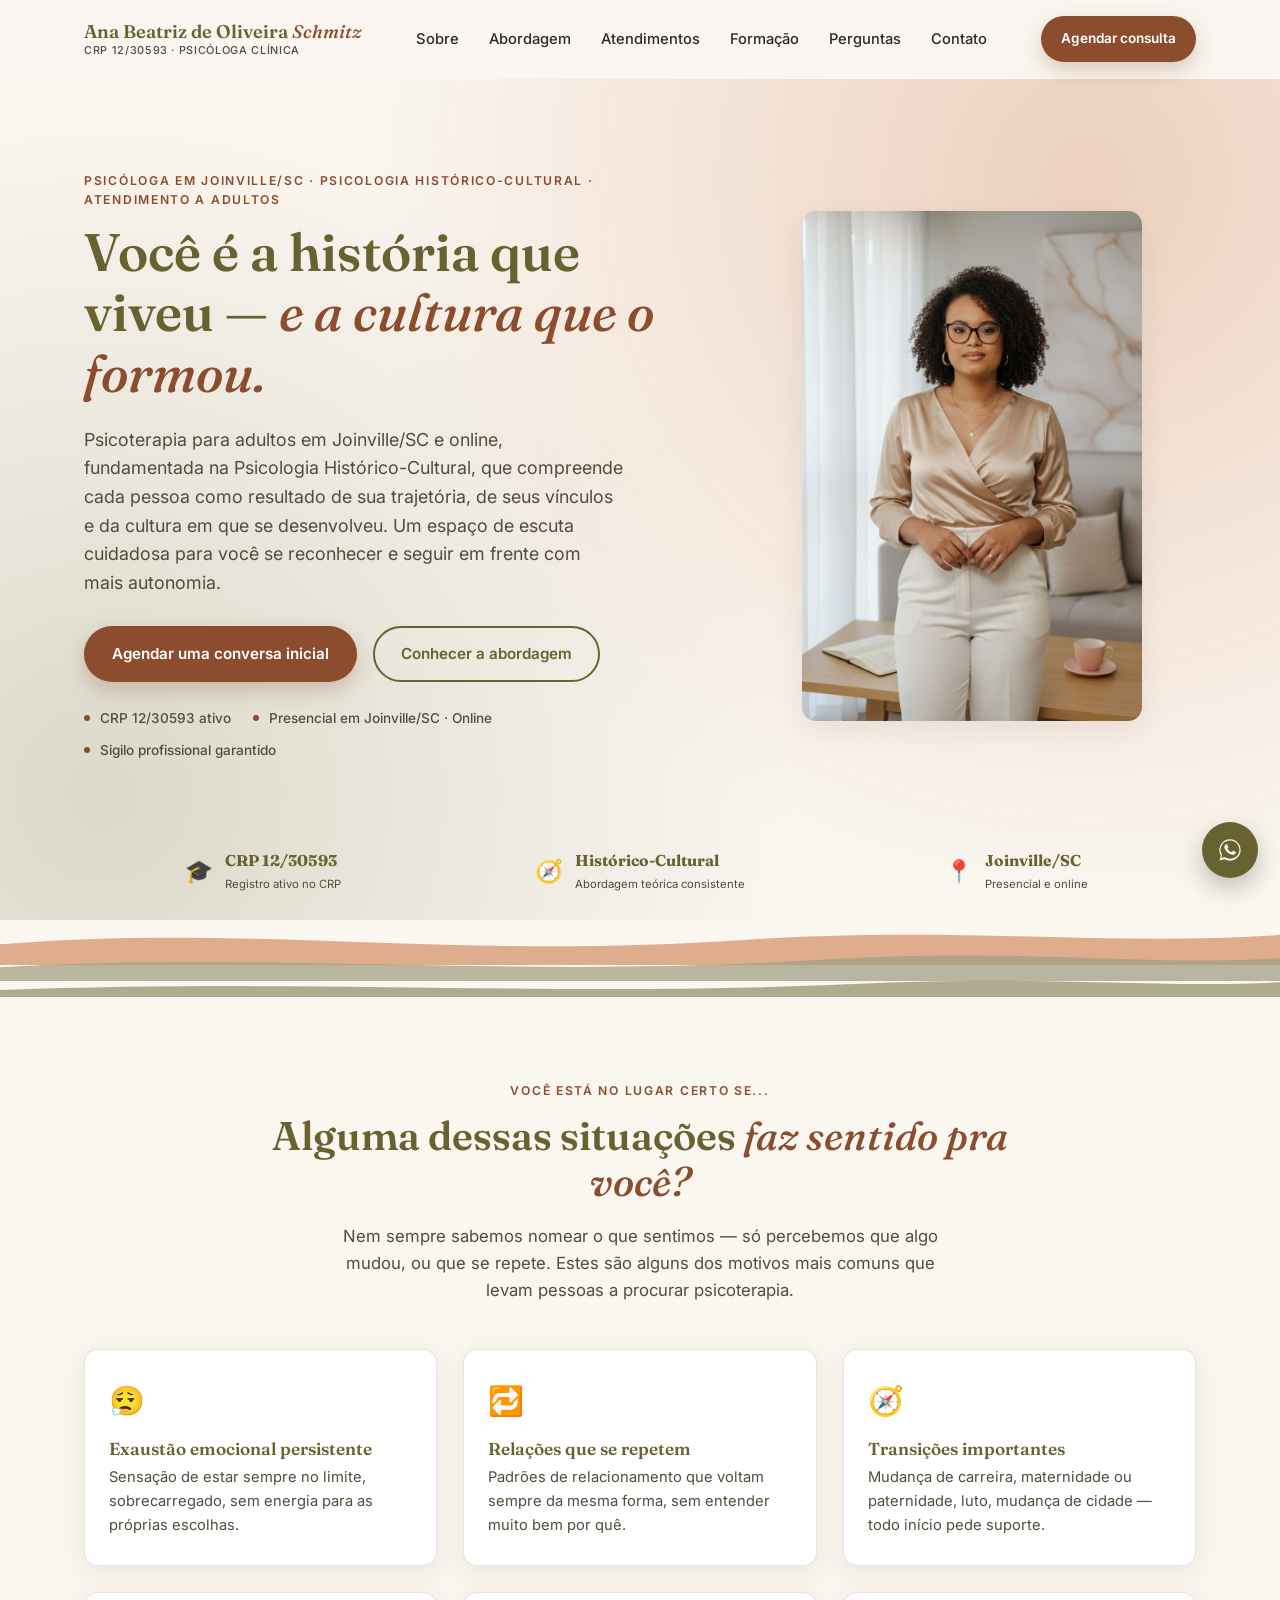
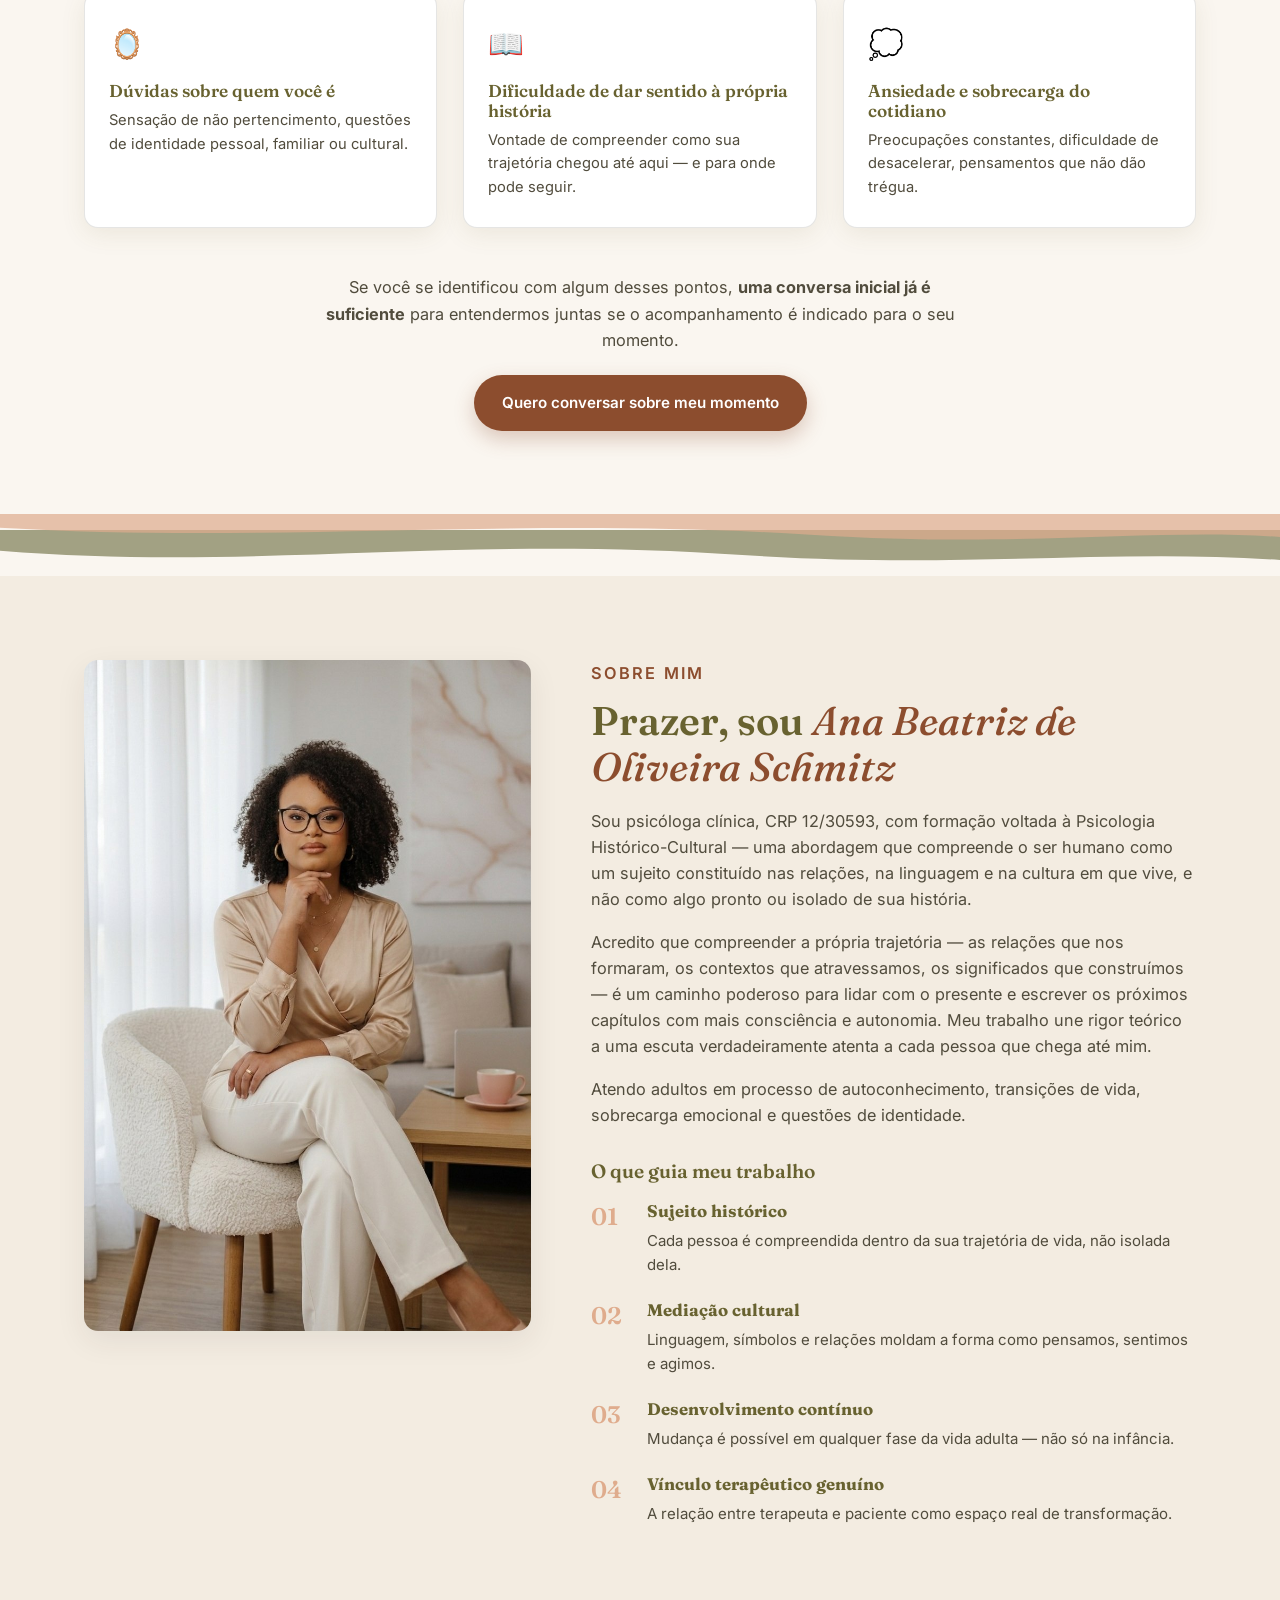
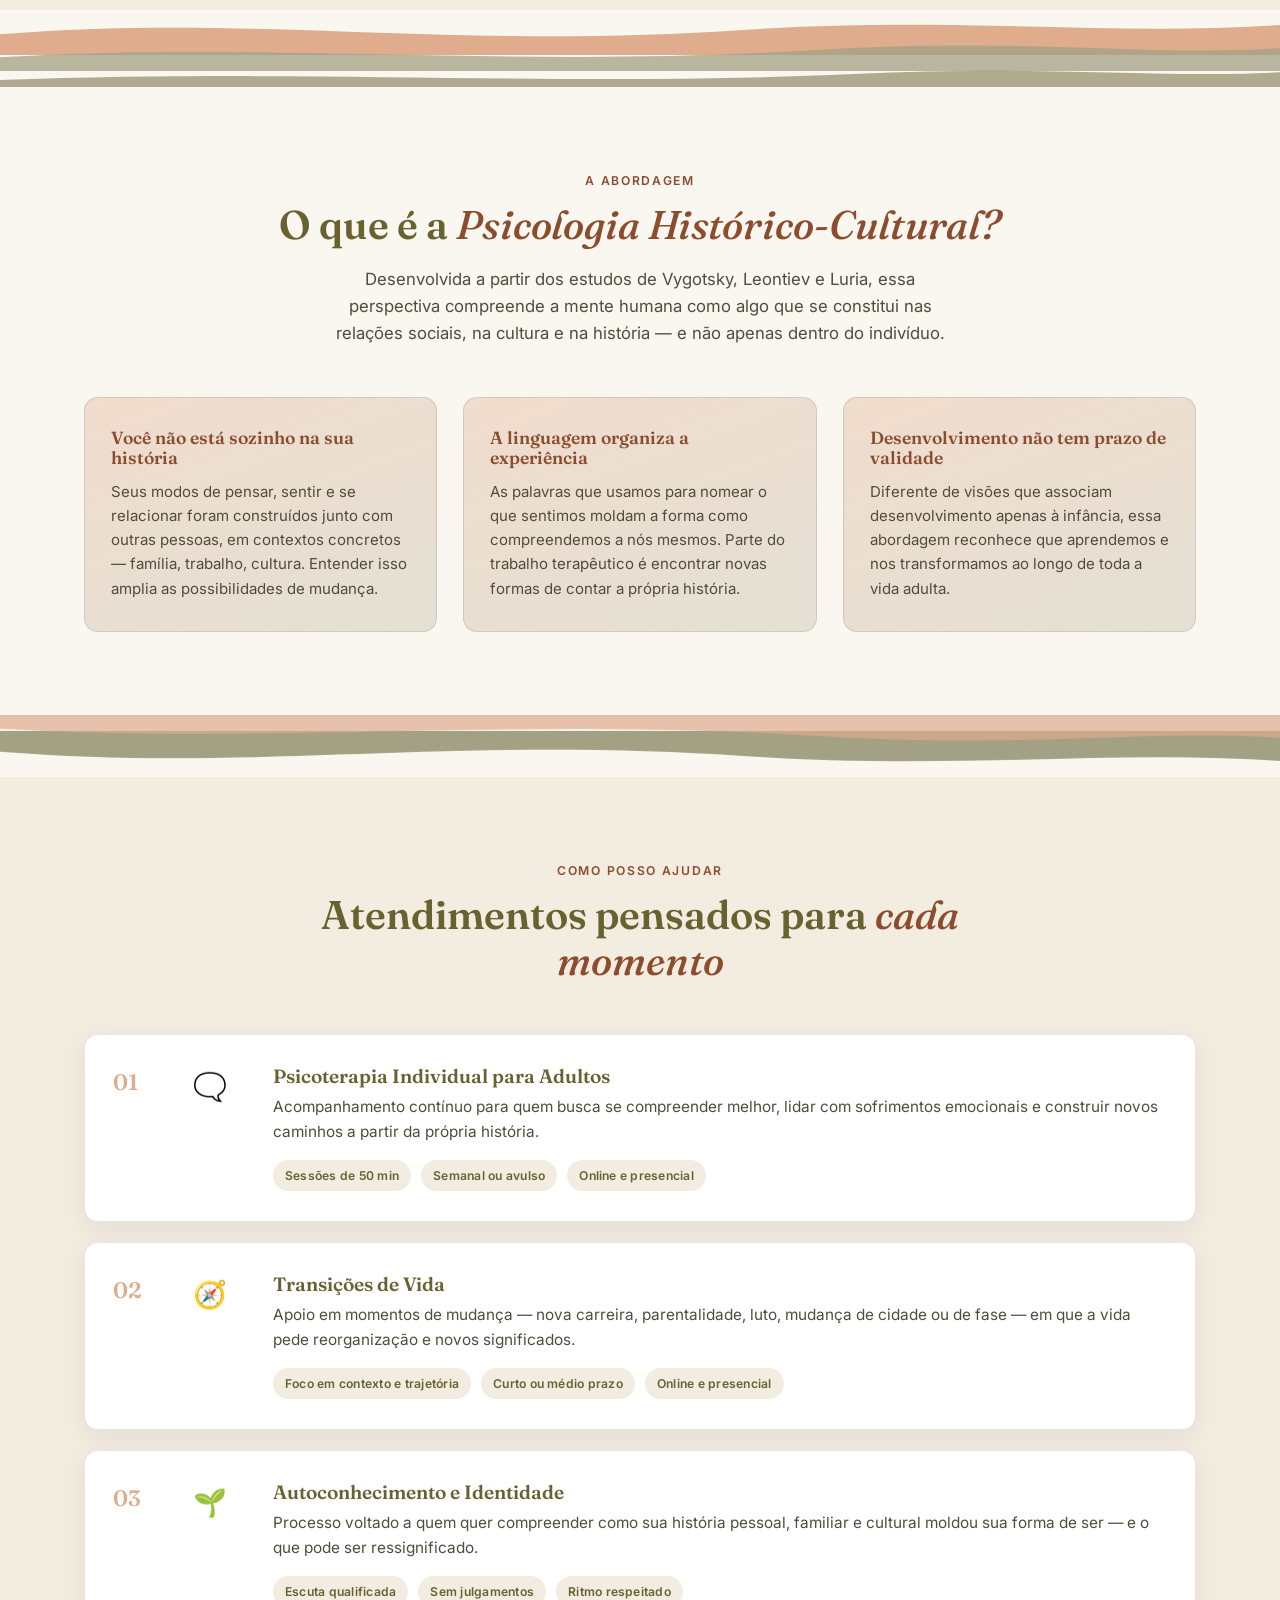
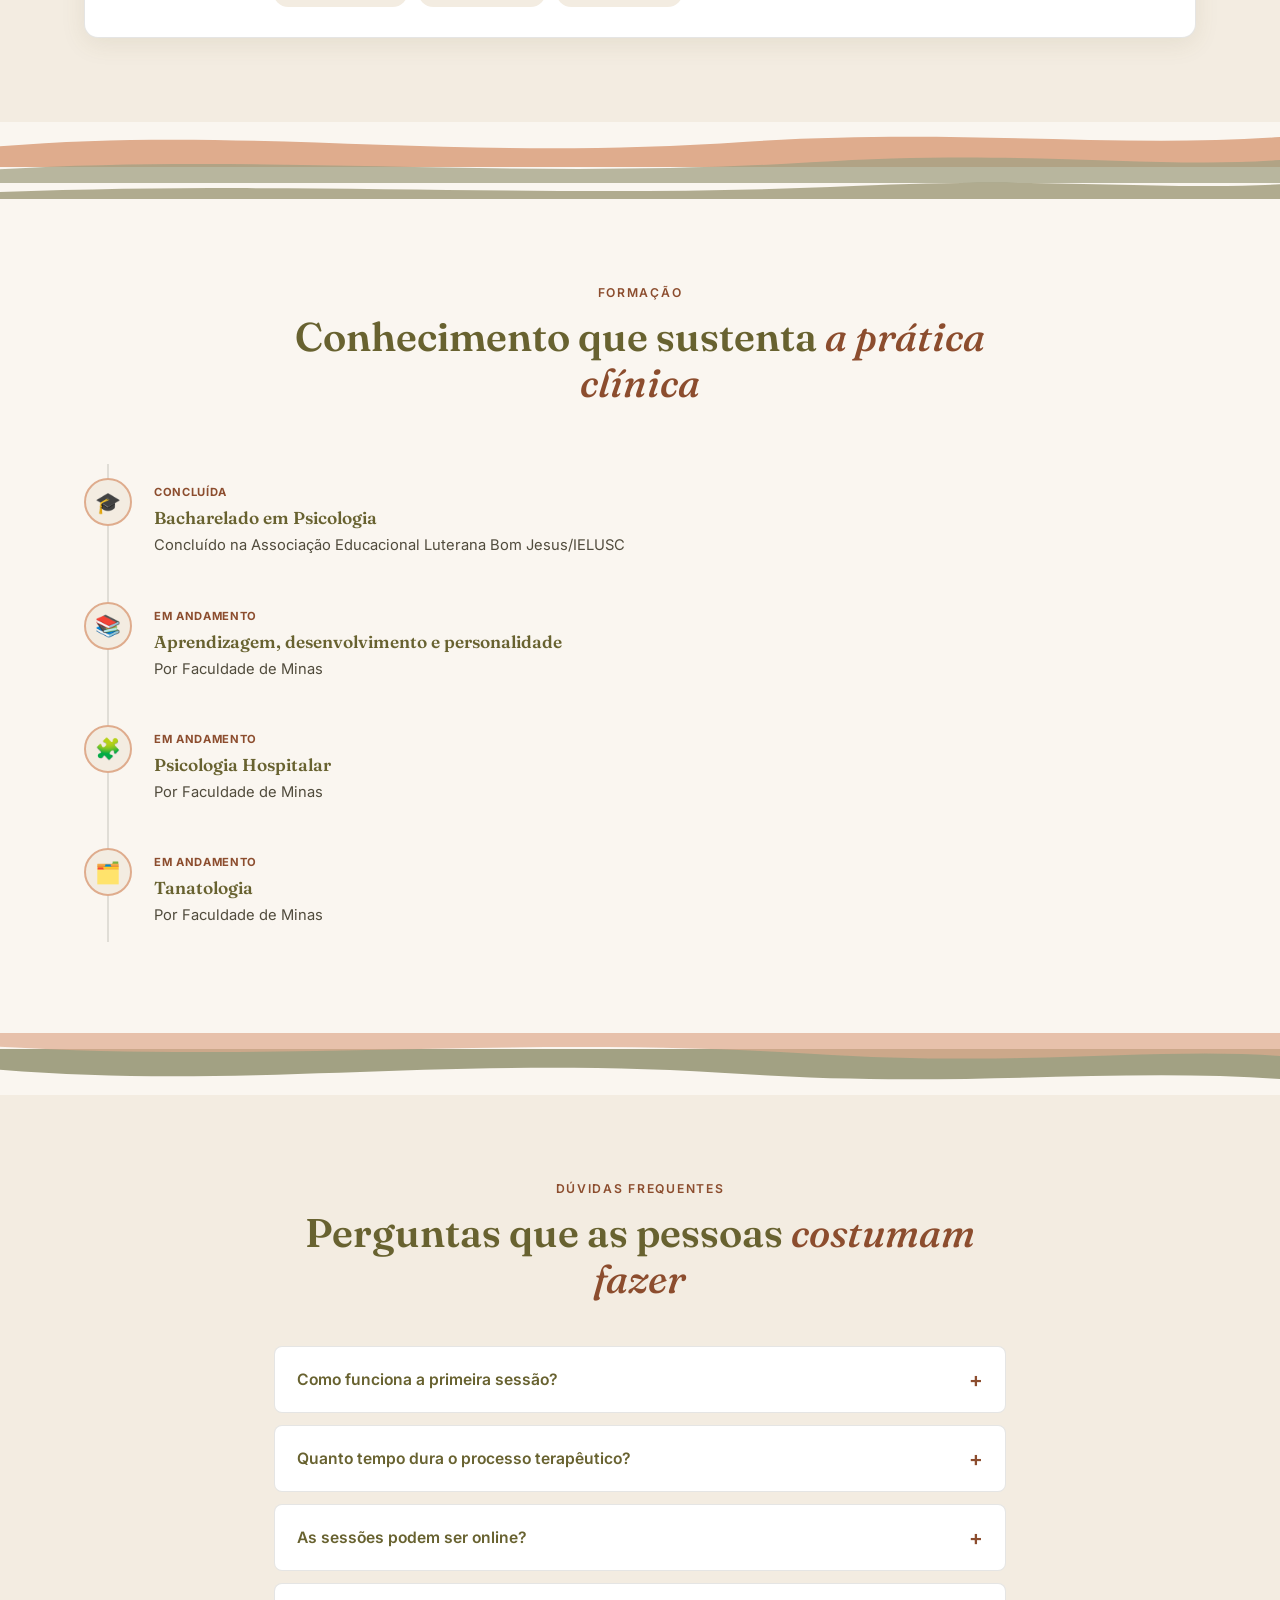
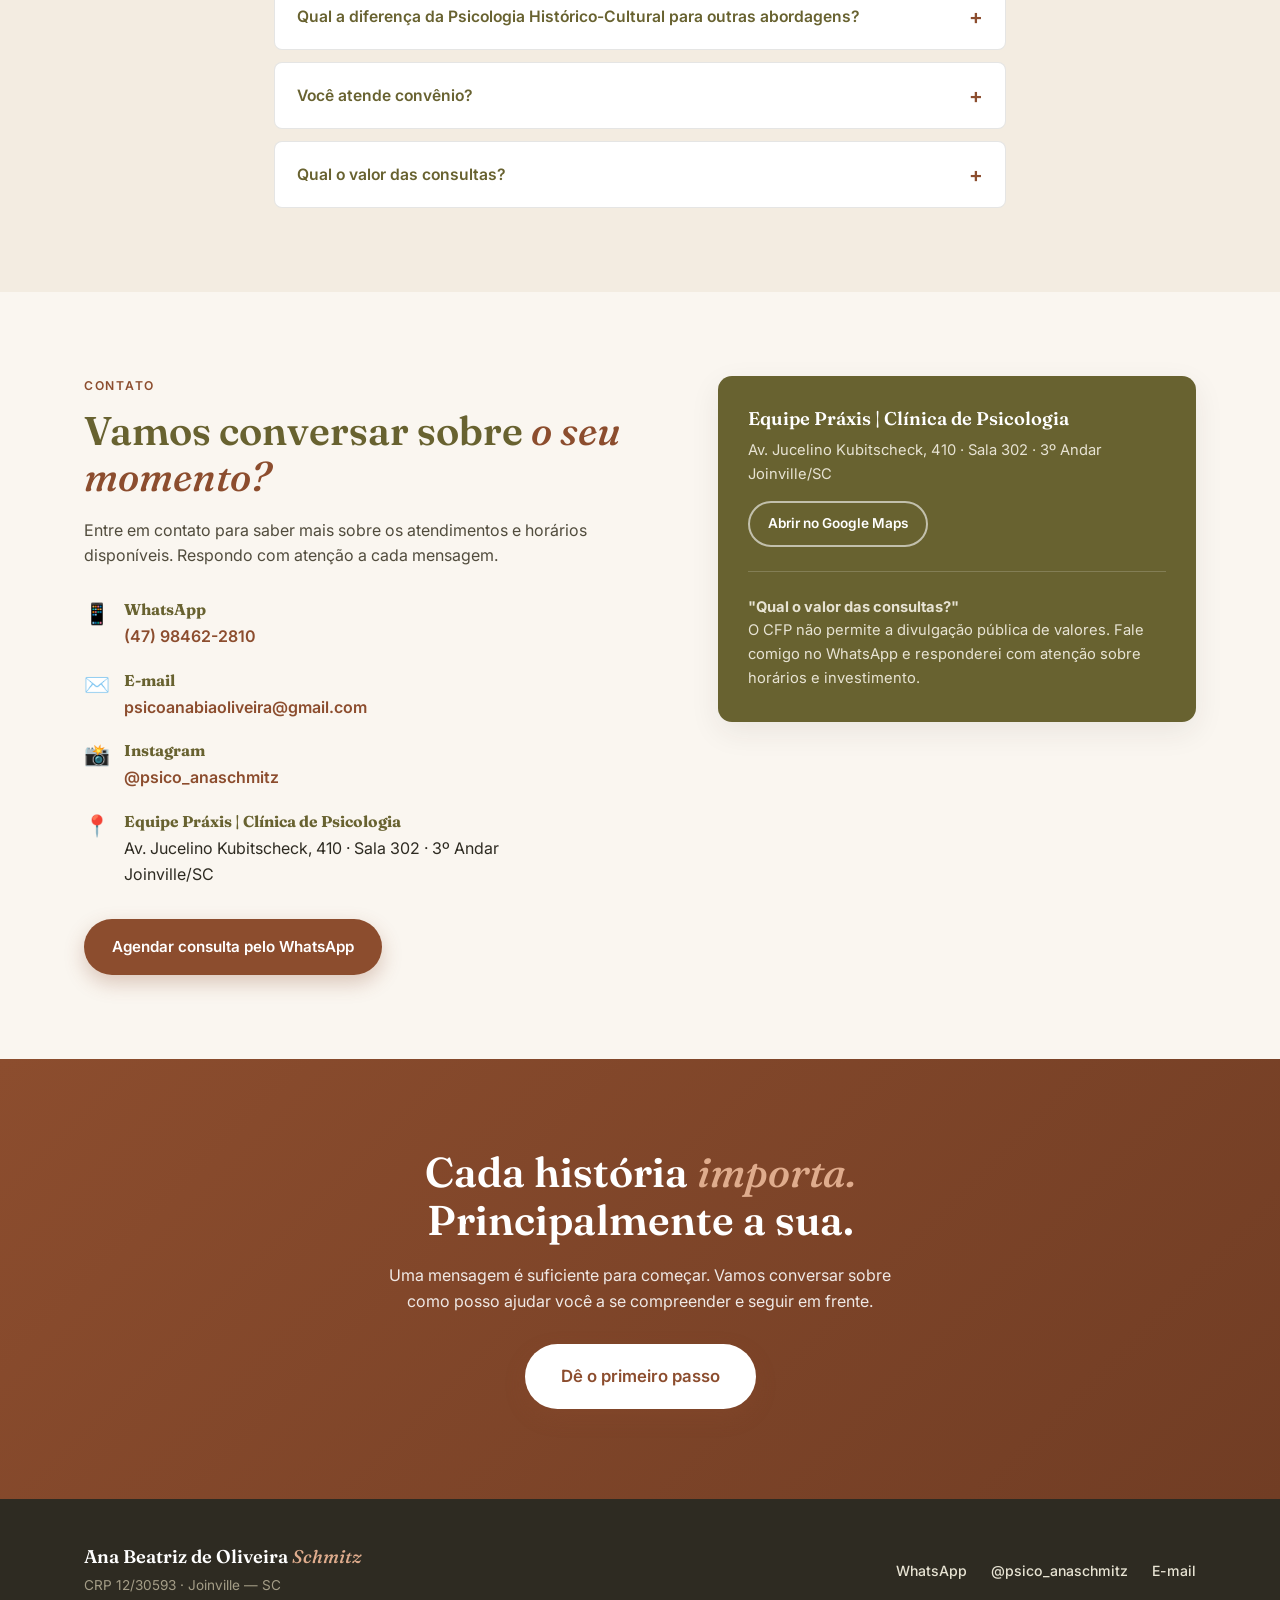
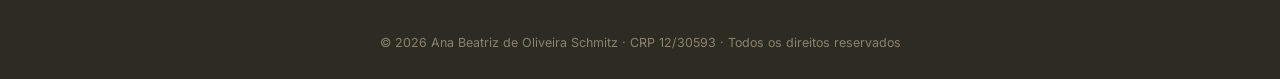
==== commit e4d4d276: "google tag" ====
--- a/index.html
+++ b/index.html
@@ -14,6 +14,15 @@
 <meta name="rating" content="general">
 <meta name="revisit-after" content="7 days">
 <link rel="canonical" href="https://anaschmitzpsicologia.com.br/">
+<!-- Google tag (gtag.js) -->
+<script async src="https://www.googletagmanager.com/gtag/js?id=AW-18234509867"></script>
+<script>
+  window.dataLayer = window.dataLayer || [];
+  function gtag(){dataLayer.push(arguments);}
+  gtag('js', new Date());
+
+  gtag('config', 'AW-18234509867');
+</script>
 
 <!-- Google tag (gtag.js) -->
 <script async src="https://www.googletagmanager.com/gtag/js?id=G-HT07R79FMW"></script>
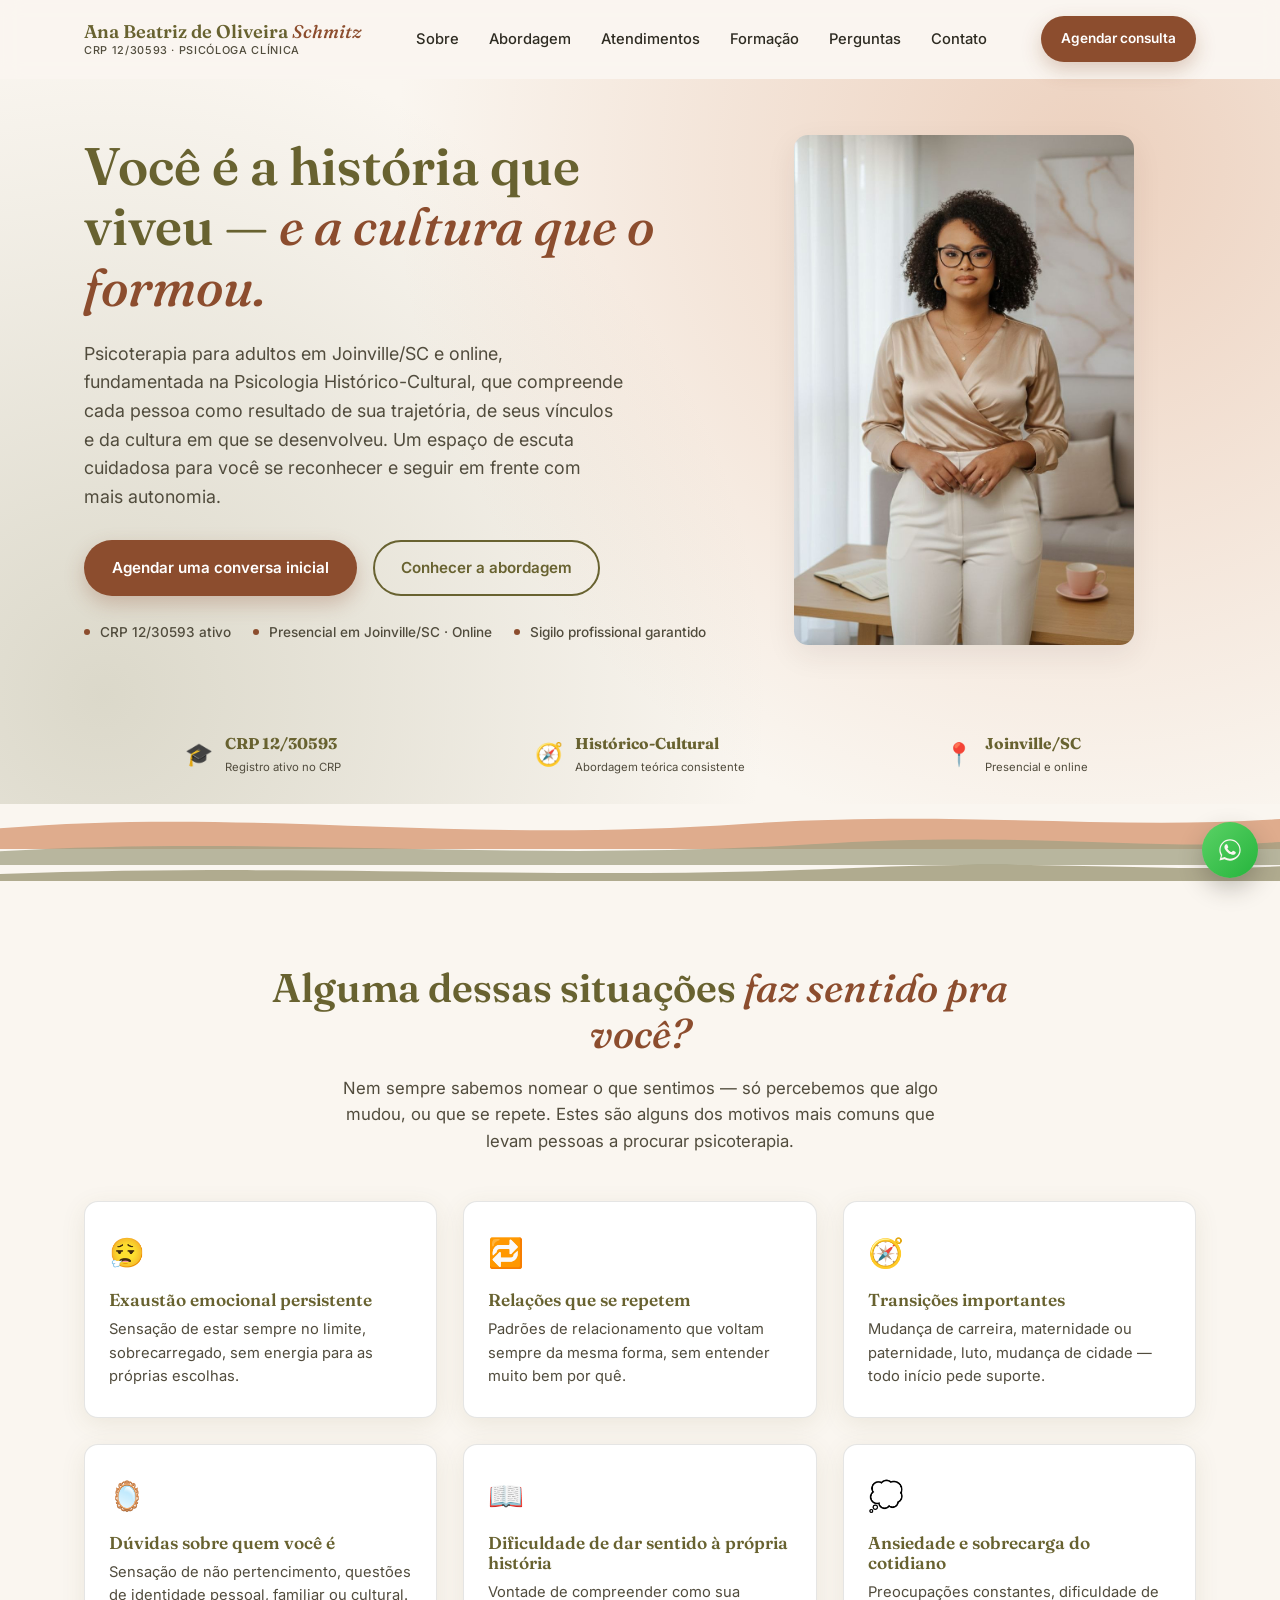
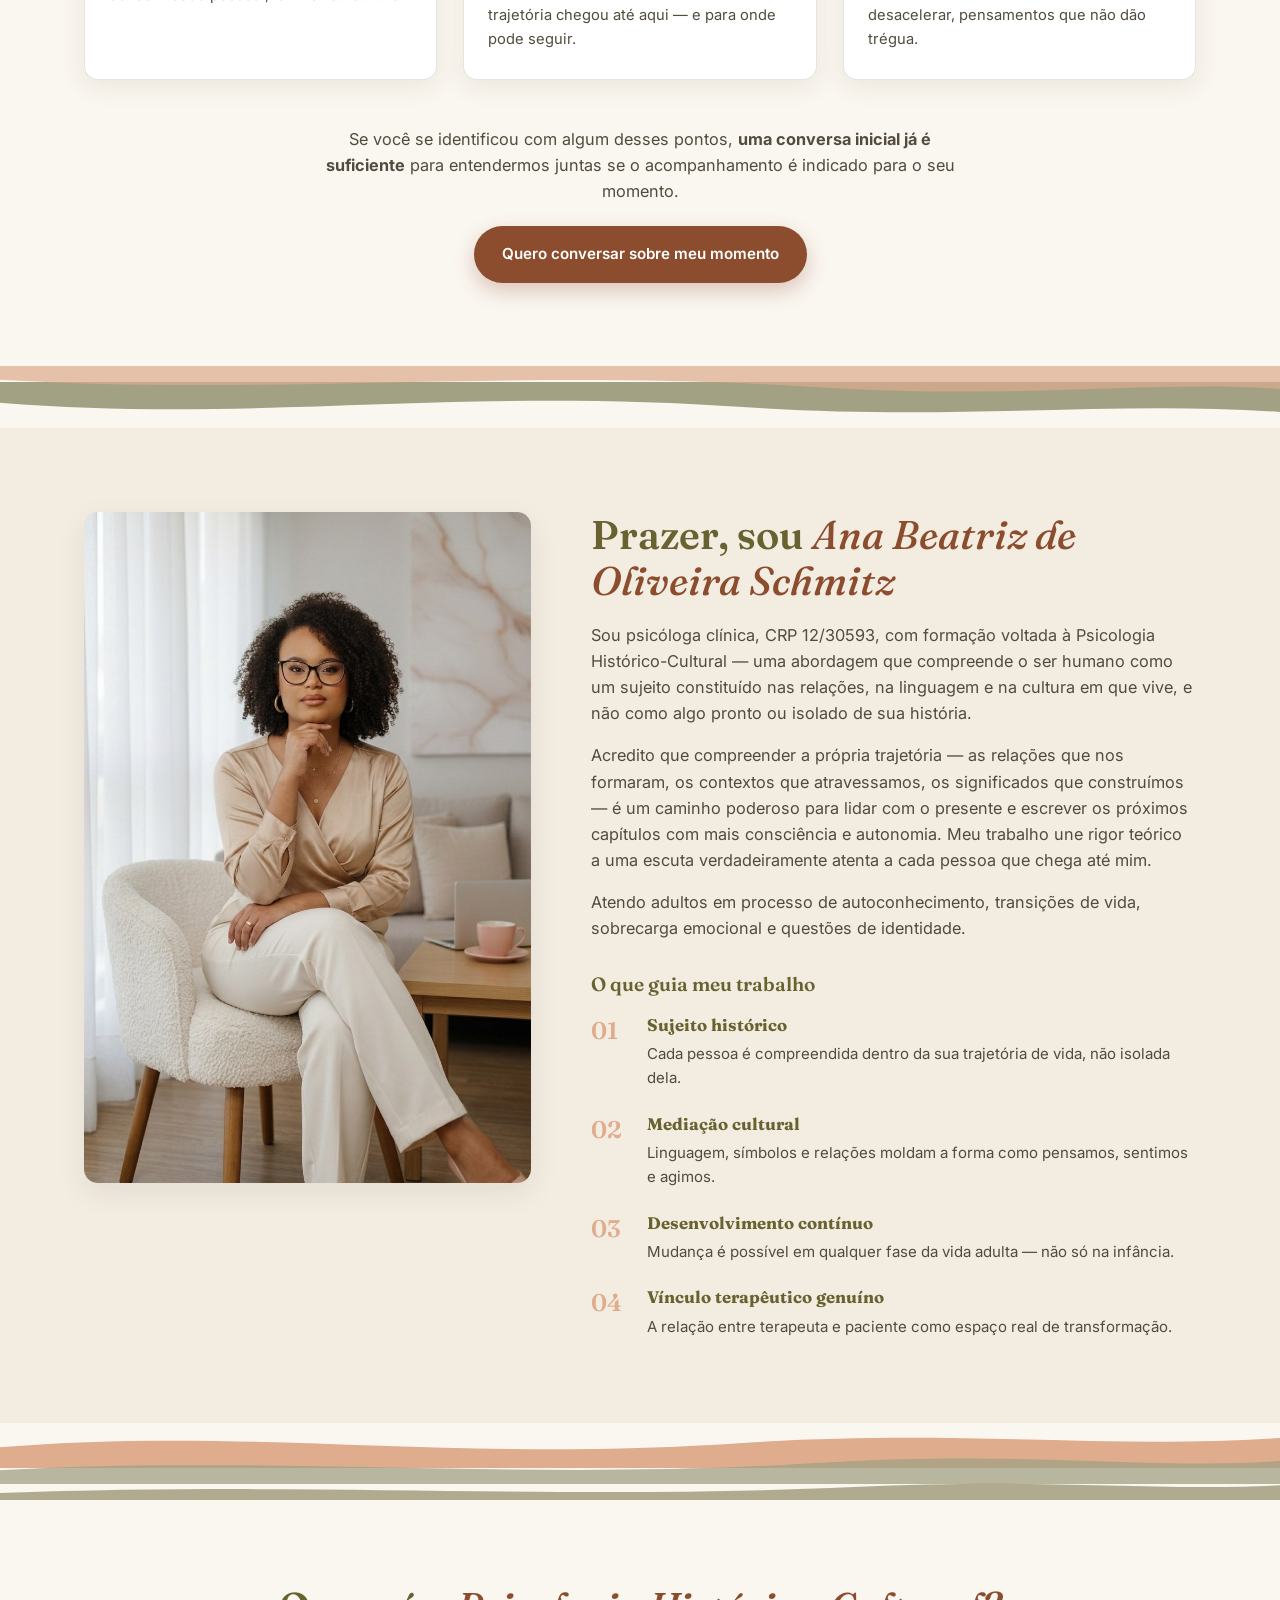
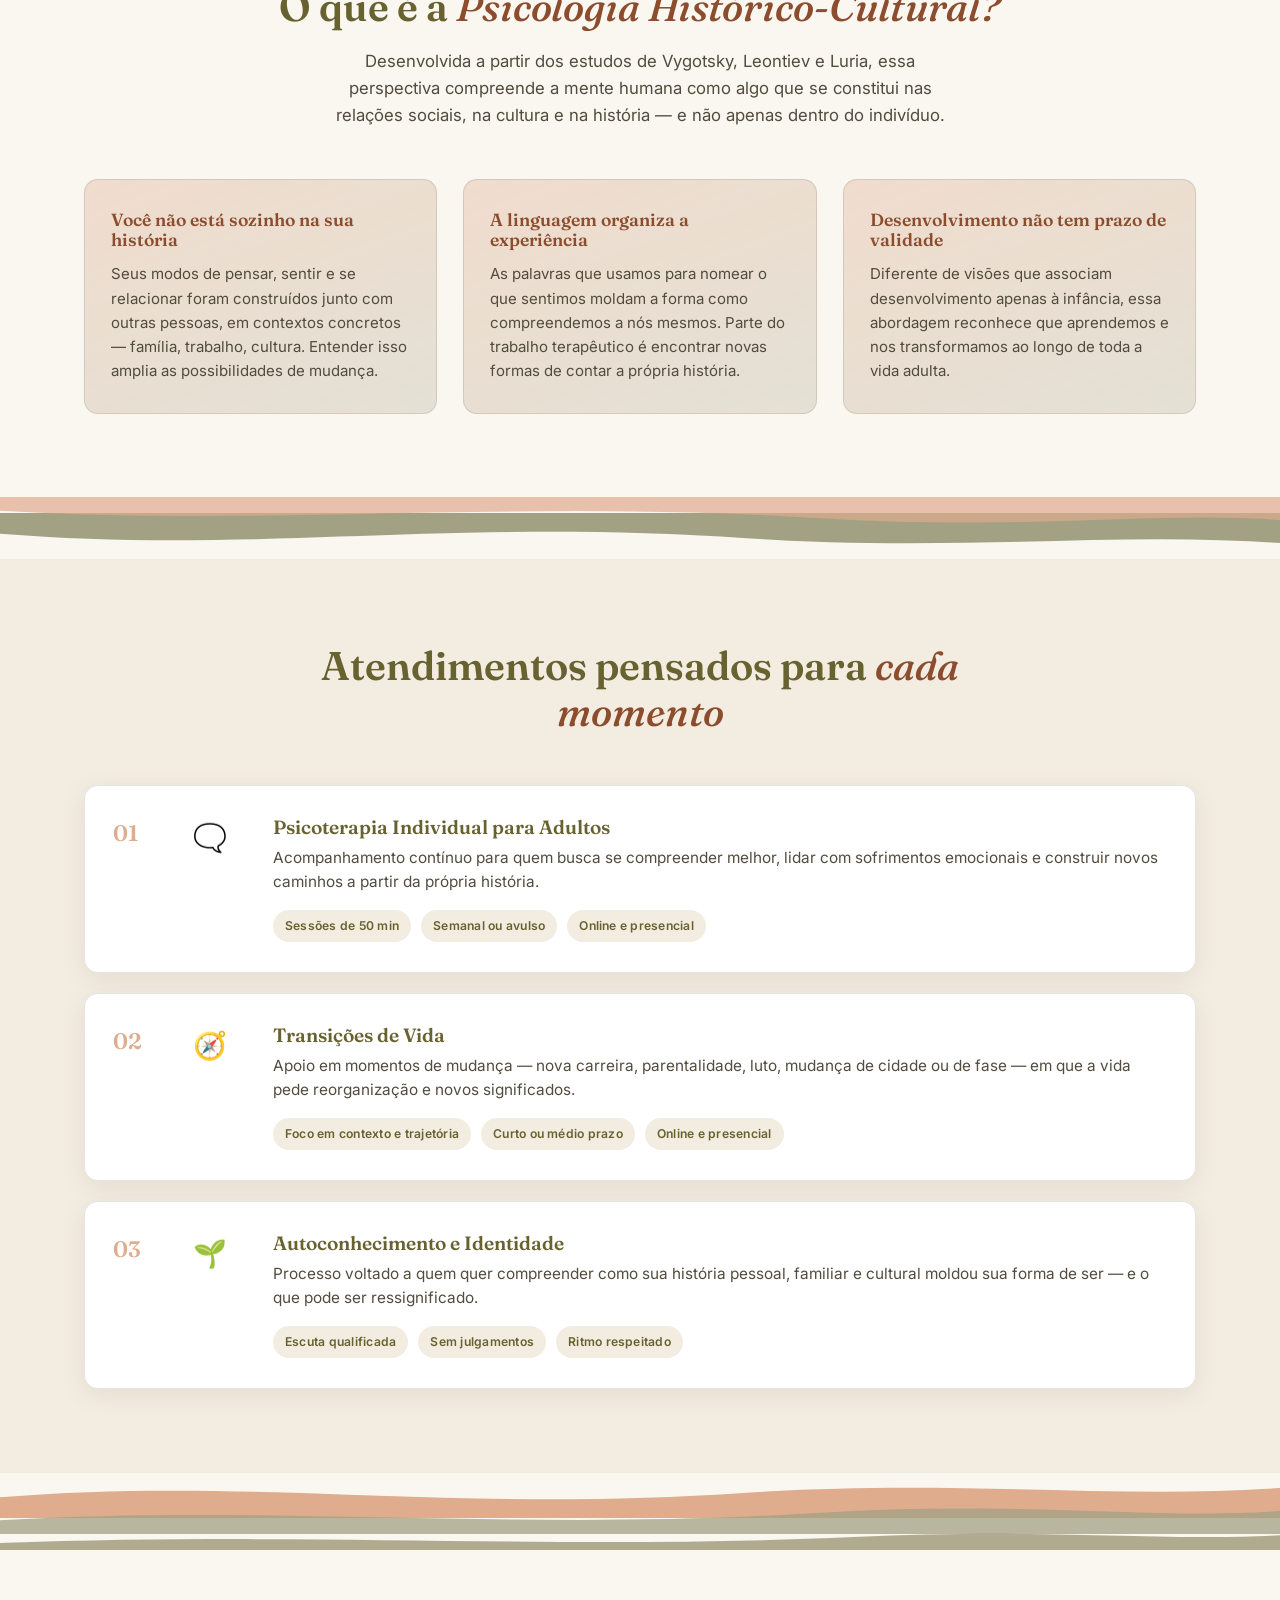
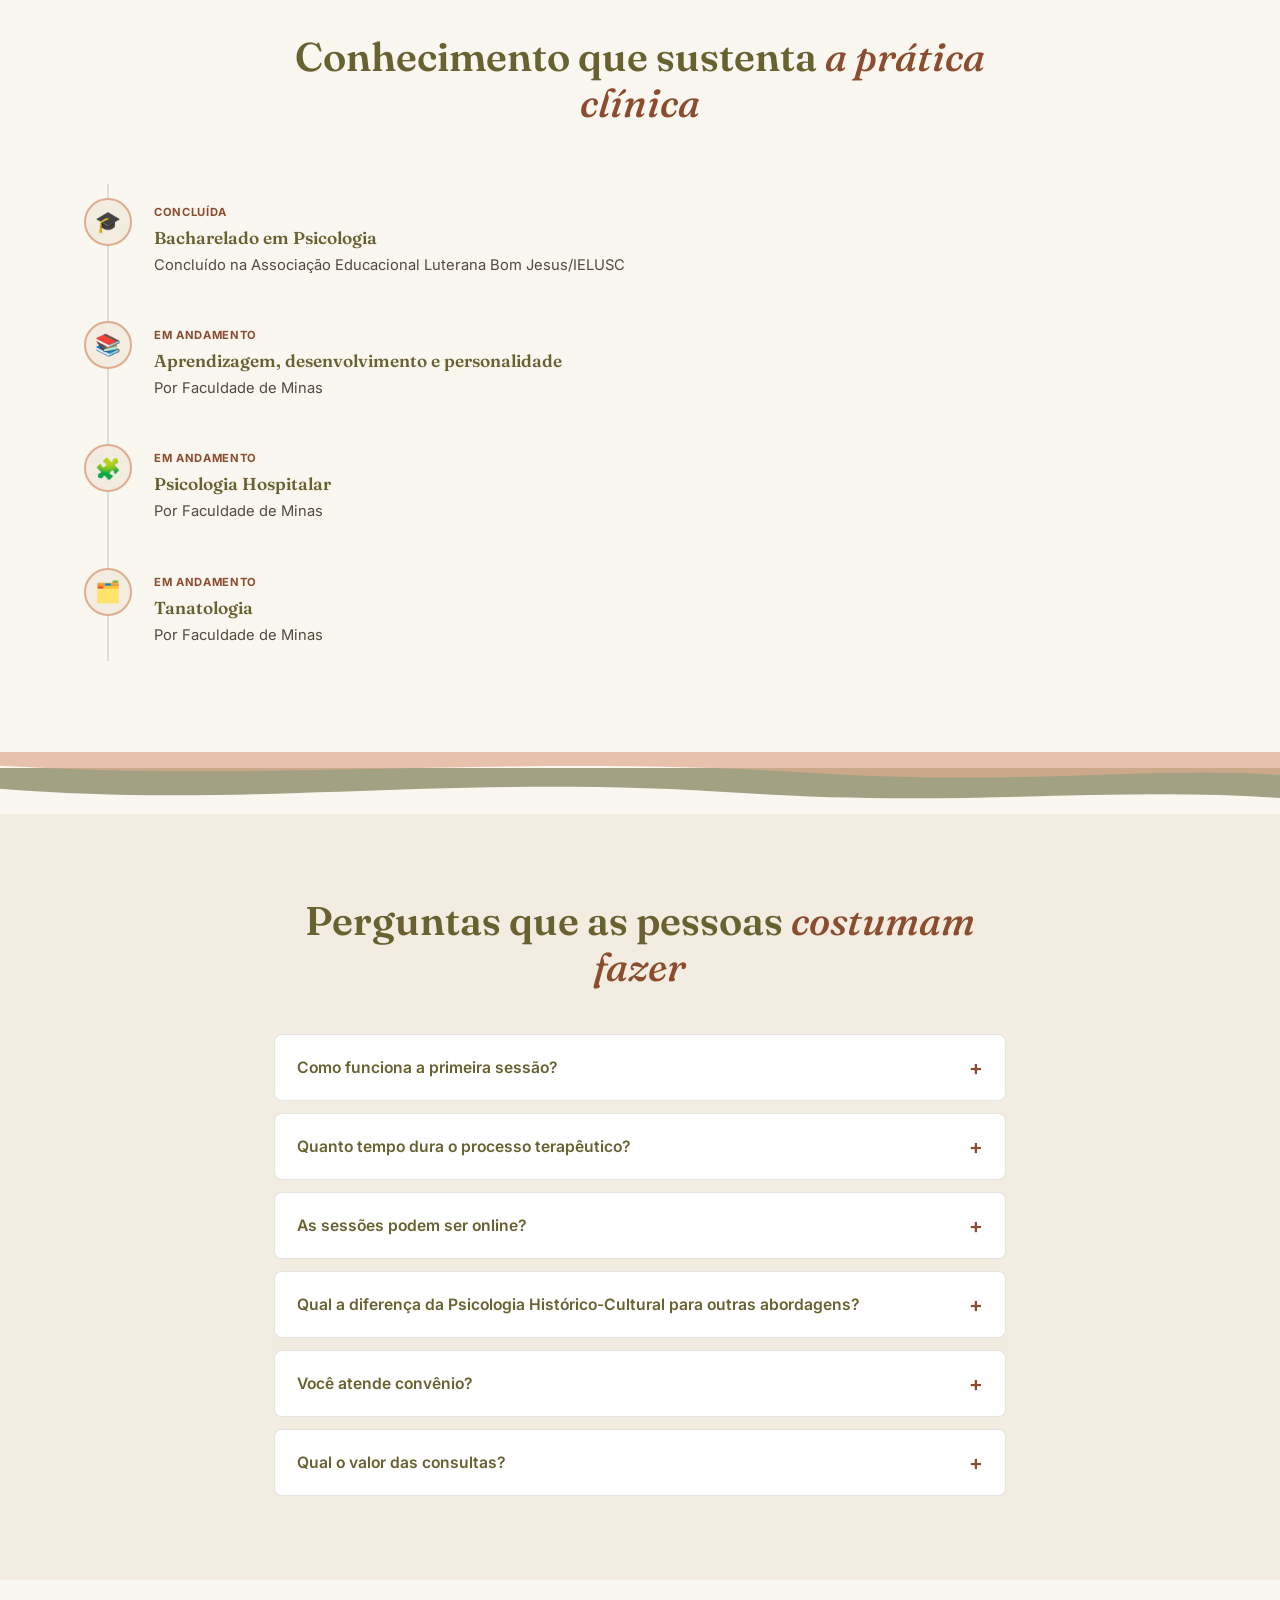
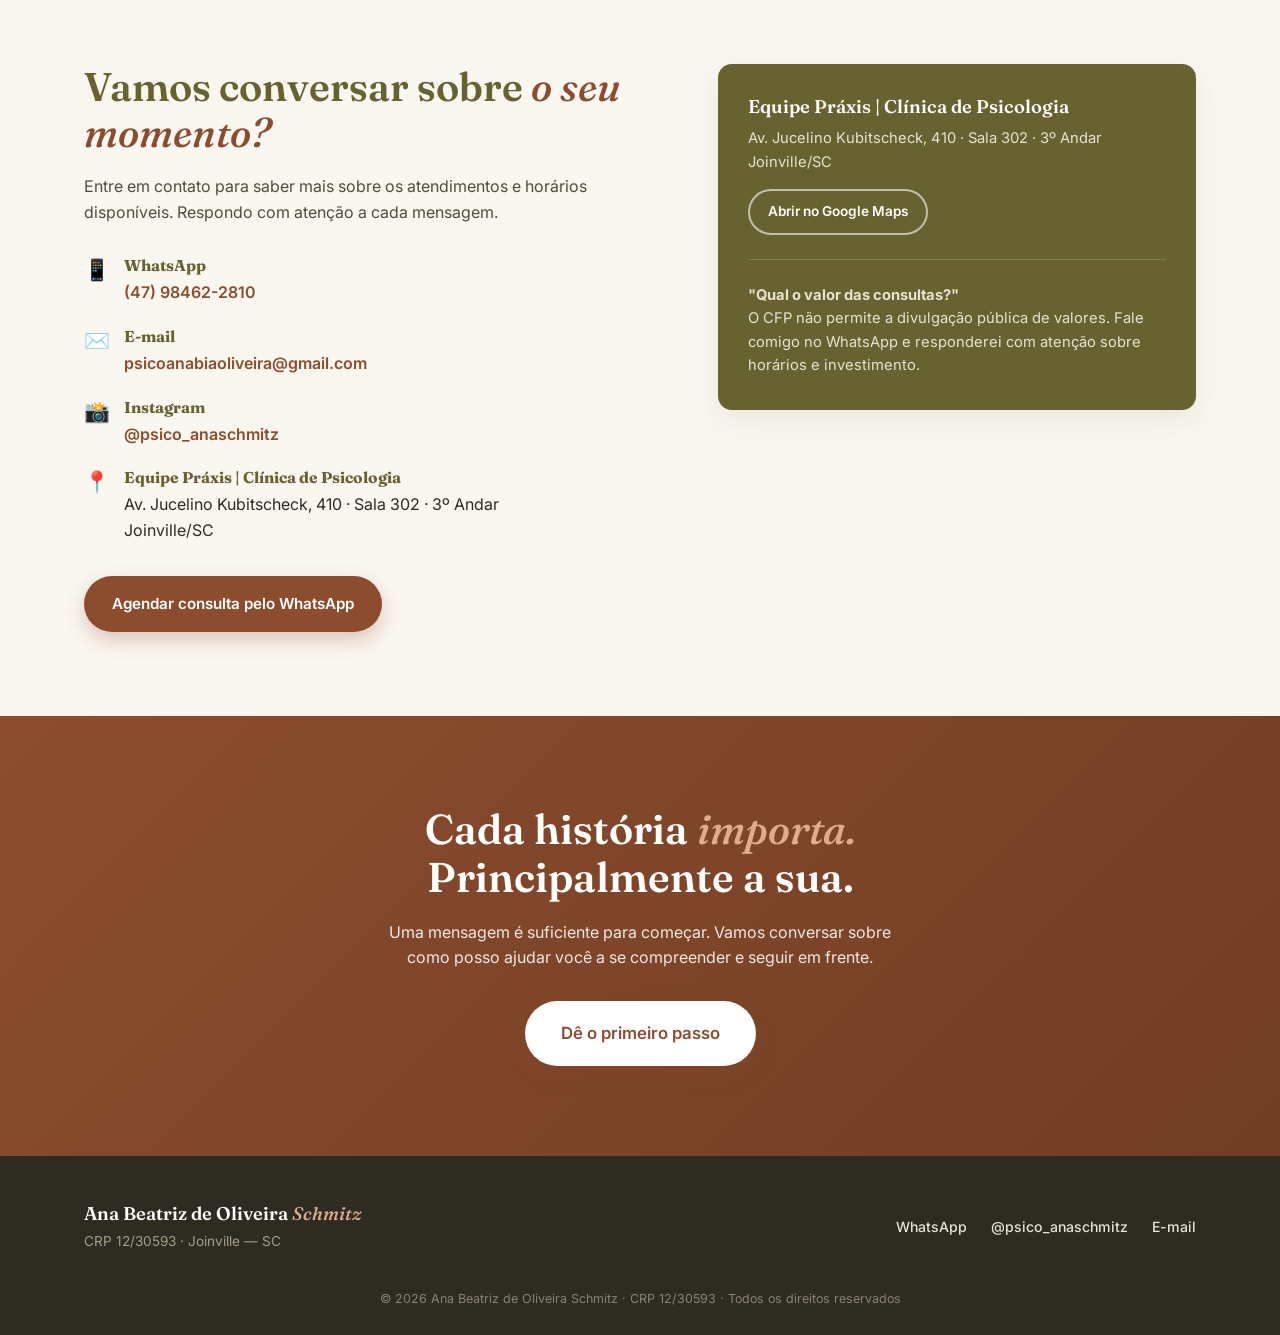
==== commit 5f98ed4e: "Alterações de estratégia" ====
--- a/index.html
+++ b/index.html
@@ -23,6 +23,13 @@
 
   gtag('config', 'AW-18234509867');
 </script>
+<!-- Google tag (gtag.js) event -->
+<script>
+  gtag('event', 'ads_conversion_Contato_1', {
+    // <event_parameters>
+  });
+</script>
+
 
 <!-- Google tag (gtag.js) -->
 <script async src="https://www.googletagmanager.com/gtag/js?id=G-HT07R79FMW"></script>
@@ -67,6 +74,449 @@
 
 <link rel="stylesheet" href="style.css">
 
+
+</head>
+<body>
+
+<a class="skip-link" href="#conteudo">Pular para o conteúdo</a>
+
+<header class="site-header" id="siteHeader">
+  <div class="header-inner">
+    <a href="#topo" class="brand">
+      <span class="brand-name">Ana Beatriz de Oliveira <em>Schmitz</em></span>
+      <span class="brand-sub">CRP 12/30593 · Psicóloga Clínica</span>
+    </a>
+
+    <nav class="main-nav" id="mainNav" aria-label="Navegação principal">
+      <ul>
+        <li><a href="#sobre" class="nav-link">Sobre</a></li>
+        <li><a href="#abordagem" class="nav-link">Abordagem</a></li>
+        <li><a href="#atendimentos" class="nav-link">Atendimentos</a></li>
+        <li><a href="#formacao" class="nav-link">Formação</a></li>
+        <li><a href="#perguntas" class="nav-link">Perguntas</a></li>
+        <li><a href="#contato" class="nav-link">Contato</a></li>
+      </ul>
+    </nav>
+
+    <div class="header-actions">
+      <a href="https://www.anaschmitzpsicologia.com.br/redirecionamento-whatsapp" class="btn btn-primary btn-sm" target="_blank" rel="noopener">Agendar consulta</a>
+      <button class="nav-toggle" id="navToggle" aria-expanded="false" aria-controls="mainNav" aria-label="Abrir menu">
+        <span></span><span></span><span></span>
+      </button>
+    </div>
+  </div>
+</header>
+
+<main id="conteudo">
+
+  <!-- HERO -->
+  <section class="hero" id="topo">
+    <div class="hero-bg" aria-hidden="true"></div>
+    <div class="hero-inner">
+      <div class="hero-copy reveal">
+        
+        <p class="eyebrow">Psicóloga em Joinville/SC · Psicologia Histórico-Cultural · Atendimento a adultos</p>
+        <h1>Você é a história que viveu — <em>e a cultura que o formou.</em></h1>
+        <p class="hero-lead">Psicoterapia para adultos em Joinville/SC e online, fundamentada na Psicologia Histórico-Cultural, que compreende cada pessoa como resultado de sua trajetória, de seus vínculos e da cultura em que se desenvolveu. Um espaço de escuta cuidadosa para você se reconhecer e seguir em frente com mais autonomia.</p>
+        <div class="hero-actions">
+          <a href="https://www.anaschmitzpsicologia.com.br/redirecionamento-whatsapp" class="btn btn-primary" target="_blank" rel="noopener">Agendar uma conversa inicial</a>
+          <a href="#abordagem" class="btn btn-ghost">Conhecer a abordagem</a>
+        </div>
+        <ul class="hero-tags">
+          <li>CRP 12/30593 ativo</li>
+          <li>Presencial em Joinville/SC · Online</li>
+          <li>Sigilo profissional garantido</li>
+        </ul>
+      </div>
+      <div class="hero-visual reveal" aria-hidden="true">
+        <div class="portrait-frame">
+            <img src="src/photo_3.jpg" alt="Ana Beatriz de Oliveira Schmitz, psicóloga clínica CRP 12/30593 em Joinville/SC" width="480" loading="eager" fetchpriority="high" decoding="async" style="clip-path: url(#pgrad);"/>
+        </div>
+      </div>
+    </div>
+
+    <ul class="trust-strip reveal">
+      <li><span class="trust-ico">🎓</span><div><strong>CRP 12/30593</strong><small>Registro ativo no CRP</small></div></li>
+      <li><span class="trust-ico">🧭</span><div><strong>Histórico-Cultural</strong><small>Abordagem teórica consistente</small></div></li>
+      <li><span class="trust-ico">📍</span><div><strong>Joinville/SC</strong><small>Presencial e online</small></div></li>
+    </ul>
+  </section>
+
+  <div class="strata" aria-hidden="true">
+    <svg viewBox="0 0 1200 100" preserveAspectRatio="none"><path d="M0,55 C240,10 420,90 700,45 C900,15 1040,60 1200,35 L1200,100 L0,100 Z" fill="#dfac8d"></path></svg>
+    <svg viewBox="0 0 1200 100" preserveAspectRatio="none"><path d="M0,70 C260,35 480,95 760,55 C960,25 1080,70 1200,50 L1200,100 L0,100 Z" fill="#a2a183" opacity="0.75"></path></svg>
+    <svg viewBox="0 0 1200 100" preserveAspectRatio="none"><path d="M0,85 C300,60 520,100 800,72 C980,52 1100,82 1200,68 L1200,100 L0,100 Z" fill="#686230" opacity="0.5"></path></svg>
+  </div>
+
+  <!-- SINAIS / VOCE ESTA NO LUGAR CERTO -->
+  <section class="section section-signs" id="sinais">
+    <div class="container">
+      <p class="eyebrow eyebrow-center">Você está no lugar certo se...</p>
+      <h2 class="section-title center">Alguma dessas situações <em>faz sentido pra você?</em></h2>
+      <p class="section-lead center">Nem sempre sabemos nomear o que sentimos — só percebemos que algo mudou, ou que se repete. Estes são alguns dos motivos mais comuns que levam pessoas a procurar psicoterapia.</p>
+
+      <div class="grid grid-3">
+        <article class="card-sign reveal">
+          <span class="sign-ico">😮‍💨</span>
+          <h3>Exaustão emocional persistente</h3>
+          <p>Sensação de estar sempre no limite, sobrecarregado, sem energia para as próprias escolhas.</p>
+        </article>
+        <article class="card-sign reveal">
+          <span class="sign-ico">🔁</span>
+          <h3>Relações que se repetem</h3>
+          <p>Padrões de relacionamento que voltam sempre da mesma forma, sem entender muito bem por quê.</p>
+        </article>
+        <article class="card-sign reveal">
+          <span class="sign-ico">🧭</span>
+          <h3>Transições importantes</h3>
+          <p>Mudança de carreira, maternidade ou paternidade, luto, mudança de cidade — todo início pede suporte.</p>
+        </article>
+        <article class="card-sign reveal">
+          <span class="sign-ico">🪞</span>
+          <h3>Dúvidas sobre quem você é</h3>
+          <p>Sensação de não pertencimento, questões de identidade pessoal, familiar ou cultural.</p>
+        </article>
+        <article class="card-sign reveal">
+          <span class="sign-ico">📖</span>
+          <h3>Dificuldade de dar sentido à própria história</h3>
+          <p>Vontade de compreender como sua trajetória chegou até aqui — e para onde pode seguir.</p>
+        </article>
+        <article class="card-sign reveal">
+          <span class="sign-ico">💭</span>
+          <h3>Ansiedade e sobrecarga do cotidiano</h3>
+          <p>Preocupações constantes, dificuldade de desacelerar, pensamentos que não dão trégua.</p>
+        </article>
+      </div>
+
+      <p class="signs-note reveal">Se você se identificou com algum desses pontos, <strong>uma conversa inicial já é suficiente</strong> para entendermos juntas se o acompanhamento é indicado para o seu momento.</p>
+      <div class="center-cta reveal">
+        <a href="https://www.anaschmitzpsicologia.com.br/redirecionamento-whatsapp" class="btn btn-primary" target="_blank" rel="noopener">Quero conversar sobre meu momento</a>
+      </div>
+    </div>
+  </section>
+
+  <div class="strata strata-flip" aria-hidden="true">
+    <svg viewBox="0 0 1200 100" preserveAspectRatio="none"><path d="M0,55 C240,10 420,90 700,45 C900,15 1040,60 1200,35 L1200,100 L0,100 Z" fill="#a2a183"></path></svg>
+    <svg viewBox="0 0 1200 100" preserveAspectRatio="none"><path d="M0,70 C260,35 480,95 760,55 C960,25 1080,70 1200,50 L1200,100 L0,100 Z" fill="#dfac8d" opacity="0.7"></path></svg>
+  </div>
+
+  <!-- SOBRE -->
+  <section class="section section-about" id="sobre">
+    <div class="container about-grid">
+      <div class="about-visual reveal">
+        <div class="about-photo">
+          <img src="src/photo_4.jpg" alt="Ana Beatriz de Oliveira Schmitz atendendo em consultório de psicologia em Joinville/SC" width="480" loading="lazy" decoding="async" style="clip-path: url(#pgrad);"/>
+        </div>
+      </div>
+
+      <div class="about-copy">
+        <p class="eyebrow">Sobre mim</p>
+        <h2 class="section-title">Prazer, sou <em>Ana Beatriz de Oliveira Schmitz</em></h2>
+        <p>Sou psicóloga clínica, CRP 12/30593, com formação voltada à Psicologia Histórico-Cultural — uma abordagem que compreende o ser humano como um sujeito constituído nas relações, na linguagem e na cultura em que vive, e não como algo pronto ou isolado de sua história.</p>
+        <p>Acredito que compreender a própria trajetória — as relações que nos formaram, os contextos que atravessamos, os significados que construímos — é um caminho poderoso para lidar com o presente e escrever os próximos capítulos com mais consciência e autonomia. Meu trabalho une rigor teórico a uma escuta verdadeiramente atenta a cada pessoa que chega até mim.</p>
+        <p>Atendo adultos em processo de autoconhecimento, transições de vida, sobrecarga emocional e questões de identidade.</p>
+
+        <h3 class="mini-title">O que guia meu trabalho</h3>
+        <ol class="principles">
+          <li>
+            <span class="principle-num">01</span>
+            <div><strong>Sujeito histórico</strong><p>Cada pessoa é compreendida dentro da sua trajetória de vida, não isolada dela.</p></div>
+          </li>
+          <li>
+            <span class="principle-num">02</span>
+            <div><strong>Mediação cultural</strong><p>Linguagem, símbolos e relações moldam a forma como pensamos, sentimos e agimos.</p></div>
+          </li>
+          <li>
+            <span class="principle-num">03</span>
+            <div><strong>Desenvolvimento contínuo</strong><p>Mudança é possível em qualquer fase da vida adulta — não só na infância.</p></div>
+          </li>
+          <li>
+            <span class="principle-num">04</span>
+            <div><strong>Vínculo terapêutico genuíno</strong><p>A relação entre terapeuta e paciente como espaço real de transformação.</p></div>
+          </li>
+        </ol>
+      </div>
+    </div>
+  </section>
+
+  <div class="strata" aria-hidden="true">
+    <svg viewBox="0 0 1200 100" preserveAspectRatio="none"><path d="M0,55 C240,10 420,90 700,45 C900,15 1040,60 1200,35 L1200,100 L0,100 Z" fill="#dfac8d"></path></svg>
+    <svg viewBox="0 0 1200 100" preserveAspectRatio="none"><path d="M0,70 C260,35 480,95 760,55 C960,25 1080,70 1200,50 L1200,100 L0,100 Z" fill="#a2a183" opacity="0.75"></path></svg>
+    <svg viewBox="0 0 1200 100" preserveAspectRatio="none"><path d="M0,85 C300,60 520,100 800,72 C980,52 1100,82 1200,68 L1200,100 L0,100 Z" fill="#686230" opacity="0.5"></path></svg>
+  </div>
+
+  <!-- ABORDAGEM -->
+  <section class="section section-approach" id="abordagem">
+    <div class="container">
+      <p class="eyebrow eyebrow-center">A abordagem</p>
+      <h2 class="section-title center">O que é a <em>Psicologia Histórico-Cultural?</em></h2>
+      <p class="section-lead center">Desenvolvida a partir dos estudos de Vygotsky, Leontiev e Luria, essa perspectiva compreende a mente humana como algo que se constitui nas relações sociais, na cultura e na história — e não apenas dentro do indivíduo.</p>
+
+      <div class="grid grid-3 approach-grid">
+        <article class="card-approach reveal">
+          <h3>Você não está sozinho na sua história</h3>
+          <p>Seus modos de pensar, sentir e se relacionar foram construídos junto com outras pessoas, em contextos concretos — família, trabalho, cultura. Entender isso amplia as possibilidades de mudança.</p>
+        </article>
+        <article class="card-approach reveal">
+          <h3>A linguagem organiza a experiência</h3>
+          <p>As palavras que usamos para nomear o que sentimos moldam a forma como compreendemos a nós mesmos. Parte do trabalho terapêutico é encontrar novas formas de contar a própria história.</p>
+        </article>
+        <article class="card-approach reveal">
+          <h3>Desenvolvimento não tem prazo de validade</h3>
+          <p>Diferente de visões que associam desenvolvimento apenas à infância, essa abordagem reconhece que aprendemos e nos transformamos ao longo de toda a vida adulta.</p>
+        </article>
+      </div>
+    </div>
+  </section>
+
+  <div class="strata strata-flip" aria-hidden="true">
+    <svg viewBox="0 0 1200 100" preserveAspectRatio="none"><path d="M0,55 C240,10 420,90 700,45 C900,15 1040,60 1200,35 L1200,100 L0,100 Z" fill="#a2a183"></path></svg>
+    <svg viewBox="0 0 1200 100" preserveAspectRatio="none"><path d="M0,70 C260,35 480,95 760,55 C960,25 1080,70 1200,50 L1200,100 L0,100 Z" fill="#dfac8d" opacity="0.7"></path></svg>
+  </div>
+
+  <!-- ATENDIMENTOS -->
+  <section class="section section-services" id="atendimentos">
+    <div class="container">
+      <p class="eyebrow eyebrow-center">Como posso ajudar</p>
+      <h2 class="section-title center">Atendimentos pensados para <em>cada momento</em></h2>
+
+      <div class="services-list">
+        <article class="service-item reveal">
+          <div class="service-num">01</div>
+          <div class="service-ico">🗨️</div>
+          <div class="service-body">
+            <h3>Psicoterapia Individual para Adultos</h3>
+            <p>Acompanhamento contínuo para quem busca se compreender melhor, lidar com sofrimentos emocionais e construir novos caminhos a partir da própria história.</p>
+            <ul class="service-meta">
+              <li>Sessões de 50 min</li>
+              <li>Semanal ou avulso</li>
+              <li>Online e presencial</li>
+            </ul>
+          </div>
+        </article>
+
+        <article class="service-item reveal">
+          <div class="service-num">02</div>
+          <div class="service-ico">🧭</div>
+          <div class="service-body">
+            <h3>Transições de Vida</h3>
+            <p>Apoio em momentos de mudança — nova carreira, parentalidade, luto, mudança de cidade ou de fase — em que a vida pede reorganização e novos significados.</p>
+            <ul class="service-meta">
+              <li>Foco em contexto e trajetória</li>
+              <li>Curto ou médio prazo</li>
+              <li>Online e presencial</li>
+            </ul>
+          </div>
+        </article>
+
+        <article class="service-item reveal">
+          <div class="service-num">03</div>
+          <div class="service-ico">🌱</div>
+          <div class="service-body">
+            <h3>Autoconhecimento e Identidade</h3>
+            <p>Processo voltado a quem quer compreender como sua história pessoal, familiar e cultural moldou sua forma de ser — e o que pode ser ressignificado.</p>
+            <ul class="service-meta">
+              <li>Escuta qualificada</li>
+              <li>Sem julgamentos</li>
+              <li>Ritmo respeitado</li>
+            </ul>
+          </div>
+        </article>
+      </div>
+    </div>
+  </section>
+
+  <div class="strata" aria-hidden="true">
+    <svg viewBox="0 0 1200 100" preserveAspectRatio="none"><path d="M0,55 C240,10 420,90 700,45 C900,15 1040,60 1200,35 L1200,100 L0,100 Z" fill="#dfac8d"></path></svg>
+    <svg viewBox="0 0 1200 100" preserveAspectRatio="none"><path d="M0,70 C260,35 480,95 760,55 C960,25 1080,70 1200,50 L1200,100 L0,100 Z" fill="#a2a183" opacity="0.75"></path></svg>
+    <svg viewBox="0 0 1200 100" preserveAspectRatio="none"><path d="M0,85 C300,60 520,100 800,72 C980,52 1100,82 1200,68 L1200,100 L0,100 Z" fill="#686230" opacity="0.5"></path></svg>
+  </div>
+
+  <!-- FORMAÇÃO -->
+  <section class="section section-formation" id="formacao">
+    <div class="container">
+      <p class="eyebrow eyebrow-center">Formação</p>
+      <h2 class="section-title center">Conhecimento que sustenta <em>a prática clínica</em></h2>
+
+      <div class="timeline">
+        <div class="timeline-item reveal">
+          <span class="timeline-ico">🎓</span>
+          <div>
+            <span class="timeline-tag">Concluída</span>
+            <h3>Bacharelado em Psicologia</h3>
+            <p>Concluído na Associação Educacional Luterana Bom Jesus/IELUSC</p>
+          </div>
+        </div>
+        <div class="timeline-item reveal">
+          <span class="timeline-ico">📚</span>
+          <div>
+            <span class="timeline-tag">Em andamento</span>
+            <h3>Aprendizagem, desenvolvimento e personalidade</h3>
+            <p>Por Faculdade de Minas</p>
+          </div>
+        </div>
+        <div class="timeline-item reveal">
+          <span class="timeline-ico">🧩</span>
+          <div>
+            <span class="timeline-tag">Em andamento</span>
+            <h3>Psicologia Hospitalar</h3>
+            <p>Por Faculdade de Minas</p>
+          </div>
+        </div>
+        <div class="timeline-item reveal">
+          <span class="timeline-ico">🗂️</span>
+          <div>
+            <span class="timeline-tag">Em andamento</span>
+            <h3>Tanatologia</h3>
+            <p>Por Faculdade de Minas</p>
+          </div>
+        </div>
+      </div>
+    </div>
+  </section>
+
+  <div class="strata strata-flip" aria-hidden="true">
+    <svg viewBox="0 0 1200 100" preserveAspectRatio="none"><path d="M0,55 C240,10 420,90 700,45 C900,15 1040,60 1200,35 L1200,100 L0,100 Z" fill="#a2a183"></path></svg>
+    <svg viewBox="0 0 1200 100" preserveAspectRatio="none"><path d="M0,70 C260,35 480,95 760,55 C960,25 1080,70 1200,50 L1200,100 L0,100 Z" fill="#dfac8d" opacity="0.7"></path></svg>
+  </div>
+
+  <!-- FAQ -->
+  <section class="section section-faq" id="perguntas">
+    <div class="container container-narrow">
+      <p class="eyebrow eyebrow-center">Dúvidas frequentes</p>
+      <h2 class="section-title center">Perguntas que as pessoas <em>costumam fazer</em></h2>
+
+      <div class="faq-list">
+        <div class="faq-item reveal">
+          <button class="faq-question" aria-expanded="false">
+            Como funciona a primeira sessão?
+            <span class="faq-plus">+</span>
+          </button>
+          <div class="faq-answer">
+            <p>A primeira sessão é dedicada a conhecer sua história e entender o que te trouxe até aqui. É um espaço sem pressa, para construirmos juntas o melhor caminho de acompanhamento.</p>
+          </div>
+        </div>
+        <div class="faq-item reveal">
+          <button class="faq-question" aria-expanded="false">
+            Quanto tempo dura o processo terapêutico?
+            <span class="faq-plus">+</span>
+          </button>
+          <div class="faq-answer">
+            <p>Varia de pessoa para pessoa. Alguns processos são mais breves, focados em uma questão específica; outros são contínuos, voltados a um acompanhamento mais amplo. Isso é definido em conjunto, conforme o seu objetivo.</p>
+          </div>
+        </div>
+        <div class="faq-item reveal">
+          <button class="faq-question" aria-expanded="false">
+            As sessões podem ser online?
+            <span class="faq-plus">+</span>
+          </button>
+          <div class="faq-answer">
+            <p>Sim. Atendo tanto presencialmente em Joinville/SC quanto online, para pacientes de qualquer lugar do Brasil, com a mesma qualidade de escuta e cuidado.</p>
+          </div>
+        </div>
+        <div class="faq-item reveal">
+          <button class="faq-question" aria-expanded="false">
+            Qual a diferença da Psicologia Histórico-Cultural para outras abordagens?
+            <span class="faq-plus">+</span>
+          </button>
+          <div class="faq-answer">
+            <p>Em vez de olhar apenas para sintomas isolados, essa abordagem entende a pessoa dentro do seu contexto histórico, social e cultural — buscando compreender como suas experiências e relações moldaram quem você é hoje.</p>
+          </div>
+        </div>
+        <div class="faq-item reveal">
+          <button class="faq-question" aria-expanded="false">
+            Você atende convênio?
+            <span class="faq-plus">+</span>
+          </button>
+          <div class="faq-answer">
+            <p>O atendimento é particular. São emitidos recibos para reembolso junto ao plano de saúde, conforme a cobertura de cada operadora.</p>
+          </div>
+        </div>
+        <div class="faq-item reveal">
+          <button class="faq-question" aria-expanded="false">
+            Qual o valor das consultas?
+            <span class="faq-plus">+</span>
+          </button>
+          <div class="faq-answer">
+            <p>O Conselho Federal de Psicologia (CFP) não permite a divulgação pública de valores. Envie uma mensagem no WhatsApp e responderei com atenção sobre valores e horários disponíveis.</p>
+          </div>
+        </div>
+      </div>
+    </div>
+  </section>
+
+  <!-- CONTATO -->
+  <section class="section section-contact" id="contato">
+    <div class="container contact-grid">
+      <div class="contact-copy reveal">
+        <p class="eyebrow">Contato</p>
+        <h2 class="section-title">Vamos conversar sobre <em>o seu momento?</em></h2>
+        <p>Entre em contato para saber mais sobre os atendimentos e horários disponíveis. Respondo com atenção a cada mensagem.</p>
+
+        <ul class="contact-list">
+          <li>
+            <span class="contact-ico">📱</span>
+            <div><strong>WhatsApp</strong><a href="https://www.anaschmitzpsicologia.com.br/redirecionamento-whatsapp" target="_blank" rel="noopener">(47) 98462-2810</a></div>
+          </li>
+          <li>
+            <span class="contact-ico">✉️</span>
+            <div><strong>E-mail</strong><a href="mailto:psicoanabiaoliveira@gmail.com">psicoanabiaoliveira@gmail.com</a></div>
+          </li>
+          <li>
+            <span class="contact-ico">📸</span>
+            <div><strong>Instagram</strong><a href="https://www.instagram.com/psico_anaschmitz/" target="_blank" rel="noopener">@psico_anaschmitz</a></div>
+          </li>
+          <li>
+            <span class="contact-ico">📍</span>
+            <div><strong>Equipe Práxis | Clínica de Psicologia</strong><span>Av. Jucelino Kubitscheck, 410 · Sala 302 · 3º Andar<br>Joinville/SC</span></div>
+          </li>
+        </ul>
+
+        <a href="https://www.anaschmitzpsicologia.com.br/redirecionamento-whatsapp" class="btn btn-primary" target="_blank" rel="noopener">Agendar consulta pelo WhatsApp</a>
+      </div>
+
+      <div class="contact-card reveal">
+        <h3>Equipe Práxis | Clínica de Psicologia</h3>
+        <p>Av. Jucelino Kubitscheck, 410 · Sala 302 · 3º Andar<br>Joinville/SC</p>
+        <a href="https://www.google.com/maps/dir//Equipe+Pr%C3%A1xis+%7C+Cl%C3%ADnica+de+Psicologia+-+Av.+Juscelino+Kubitscheck,+410+-+Centro,+Joinville+-+SC,+89201-906/data=!4m6!4m5!1m1!4e2!1m2!1m1!1s0x94deb1d3486e1c97:0x59da8d7d6d53e868?sa=X&ved=1t:57443&ictx=111" target="_blank" rel="noopener" class="btn btn-ghost btn-sm">Abrir no Google Maps</a>
+        <hr>
+        <p class="fee-note"><strong>"Qual o valor das consultas?"</strong><br>O CFP não permite a divulgação pública de valores. Fale comigo no WhatsApp e responderei com atenção sobre horários e investimento.</p>
+      </div>
+    </div>
+  </section>
+
+  <!-- CTA FINAL -->
+  <section class="section-final-cta">
+    <div class="container">
+      <h2>Cada história <em>importa.</em> Principalmente a sua.</h2>
+      <p>Uma mensagem é suficiente para começar. Vamos conversar sobre como posso ajudar você a se compreender e seguir em frente.</p>
+      <a href="https://www.anaschmitzpsicologia.com.br/redirecionamento-whatsapp" class="btn btn-primary btn-lg" target="_blank" rel="noopener">Dê o primeiro passo</a>
+    </div>
+  </section>
+
+</main>
+
+<footer class="site-footer">
+  <div class="container footer-grid">
+    <div>
+      <span class="brand-name">Ana Beatriz de Oliveira <em>Schmitz</em></span>
+      <p>CRP 12/30593 · Joinville — SC</p>
+    </div>
+    <div class="footer-links">
+      <a href="https://www.anaschmitzpsicologia.com.br/redirecionamento-whatsapp" target="_blank" rel="noopener">WhatsApp</a>
+      <a href="https://www.instagram.com/psico_anaschmitz/" target="_blank" rel="noopener">@psico_anaschmitz</a>
+      <a href="mailto:psicoanabiaoliveira@gmail.com">E-mail</a>
+    </div>
+  </div>
+  <p class="footer-copy">© <span id="year"></span> Ana Beatriz de Oliveira Schmitz · CRP 12/30593 · Todos os direitos reservados</p>
+</footer>
+
+<a class="whatsapp-float" href="https://www.anaschmitzpsicologia.com.br/redirecionamento-whatsapp" target="_blank" rel="noopener" aria-label="Conversar no WhatsApp">
+  <svg viewBox="0 0 32 32" width="26" height="26" fill="#faf6f0"><path d="M16 2.9C8.8 2.9 2.9 8.8 2.9 16c0 2.5.7 4.9 1.9 7L3 29l6.2-1.6c2 1.1 4.3 1.7 6.8 1.7 7.2 0 13.1-5.9 13.1-13.1S23.2 2.9 16 2.9zm0 23.8c-2.2 0-4.3-.6-6.1-1.7l-.4-.3-4.1 1.1 1.1-4-.3-.4C5 19.4 4.4 17.7 4.4 16c0-6.4 5.2-11.6 11.6-11.6S27.6 9.6 27.6 16 22.4 26.7 16 26.7zm6.4-8.7c-.3-.2-2-1-2.3-1.1-.3-.1-.5-.2-.8.2-.2.3-.9 1.1-1.1 1.3-.2.2-.4.2-.7.1-.3-.2-1.4-.5-2.7-1.7-1-.9-1.7-2-1.9-2.3-.2-.3 0-.5.1-.7.1-.1.3-.4.5-.5.2-.2.2-.3.3-.5.1-.2 0-.4 0-.6 0-.2-.8-1.9-1.1-2.6-.3-.7-.6-.6-.8-.6h-.7c-.2 0-.6.1-.9.4-.3.3-1.2 1.2-1.2 2.9s1.2 3.4 1.4 3.6c.2.2 2.4 3.7 5.8 5.1.8.3 1.5.6 2 .7.8.3 1.6.2 2.2.1.7-.1 2-.8 2.3-1.6.3-.8.3-1.4.2-1.6-.1-.1-.3-.2-.6-.4z"/></svg>
+</a>
+
+<script src="script.js"></script>
+</body>
 <!-- Schema.org: Psychologist / Local Business -->
 <script type="application/ld+json">
 {
@@ -188,446 +638,5 @@
   ]
 }
 </script>
-</head>
-<body>
-
-<a class="skip-link" href="#conteudo">Pular para o conteúdo</a>
-
-<header class="site-header" id="siteHeader">
-  <div class="header-inner">
-    <a href="#topo" class="brand">
-      <span class="brand-name">Ana Beatriz de Oliveira <em>Schmitz</em></span>
-      <span class="brand-sub">CRP 12/30593 · Psicóloga Clínica</span>
-    </a>
-
-    <nav class="main-nav" id="mainNav" aria-label="Navegação principal">
-      <ul>
-        <li><a href="#sobre" class="nav-link">Sobre</a></li>
-        <li><a href="#abordagem" class="nav-link">Abordagem</a></li>
-        <li><a href="#atendimentos" class="nav-link">Atendimentos</a></li>
-        <li><a href="#formacao" class="nav-link">Formação</a></li>
-        <li><a href="#perguntas" class="nav-link">Perguntas</a></li>
-        <li><a href="#contato" class="nav-link">Contato</a></li>
-      </ul>
-    </nav>
-
-    <div class="header-actions">
-      <a href="https://wa.me/5547984622810?text=Ol%C3%A1,%20gostaria%20de%20agendar%20uma%20sess%C3%A3o!" class="btn btn-primary btn-sm" target="_blank" rel="noopener">Agendar consulta</a>
-      <button class="nav-toggle" id="navToggle" aria-expanded="false" aria-controls="mainNav" aria-label="Abrir menu">
-        <span></span><span></span><span></span>
-      </button>
-    </div>
-  </div>
-</header>
-
-<main id="conteudo">
-
-  <!-- HERO -->
-  <section class="hero" id="topo">
-    <div class="hero-bg" aria-hidden="true"></div>
-    <div class="hero-inner">
-      <div class="hero-copy reveal">
-        <p class="eyebrow">Psicóloga em Joinville/SC · Psicologia Histórico-Cultural · Atendimento a adultos</p>
-        <h1>Você é a história que viveu — <em>e a cultura que o formou.</em></h1>
-        <p class="hero-lead">Psicoterapia para adultos em Joinville/SC e online, fundamentada na Psicologia Histórico-Cultural, que compreende cada pessoa como resultado de sua trajetória, de seus vínculos e da cultura em que se desenvolveu. Um espaço de escuta cuidadosa para você se reconhecer e seguir em frente com mais autonomia.</p>
-        <div class="hero-actions">
-          <a href="https://wa.me/5547984622810?text=Ol%C3%A1,%20gostaria%20de%20agendar%20uma%20sess%C3%A3o!" class="btn btn-primary" target="_blank" rel="noopener">Agendar uma conversa inicial</a>
-          <a href="#abordagem" class="btn btn-ghost">Conhecer a abordagem</a>
-        </div>
-        <ul class="hero-tags">
-          <li>CRP 12/30593 ativo</li>
-          <li>Presencial em Joinville/SC · Online</li>
-          <li>Sigilo profissional garantido</li>
-        </ul>
-      </div>
-
-      <div class="hero-visual reveal" aria-hidden="true">
-        <div class="portrait-frame">
-            <img src="src/photo_3.jpg" alt="Ana Beatriz de Oliveira Schmitz, psicóloga clínica CRP 12/30593 em Joinville/SC" width="480" loading="eager" fetchpriority="high" decoding="async" style="clip-path: url(#pgrad);"/>
-        </div>
-      </div>
-    </div>
-
-    <ul class="trust-strip reveal">
-      <li><span class="trust-ico">🎓</span><div><strong>CRP 12/30593</strong><small>Registro ativo no CRP</small></div></li>
-      <li><span class="trust-ico">🧭</span><div><strong>Histórico-Cultural</strong><small>Abordagem teórica consistente</small></div></li>
-      <li><span class="trust-ico">📍</span><div><strong>Joinville/SC</strong><small>Presencial e online</small></div></li>
-    </ul>
-  </section>
-
-  <div class="strata" aria-hidden="true">
-    <svg viewBox="0 0 1200 100" preserveAspectRatio="none"><path d="M0,55 C240,10 420,90 700,45 C900,15 1040,60 1200,35 L1200,100 L0,100 Z" fill="#dfac8d"></path></svg>
-    <svg viewBox="0 0 1200 100" preserveAspectRatio="none"><path d="M0,70 C260,35 480,95 760,55 C960,25 1080,70 1200,50 L1200,100 L0,100 Z" fill="#a2a183" opacity="0.75"></path></svg>
-    <svg viewBox="0 0 1200 100" preserveAspectRatio="none"><path d="M0,85 C300,60 520,100 800,72 C980,52 1100,82 1200,68 L1200,100 L0,100 Z" fill="#686230" opacity="0.5"></path></svg>
-  </div>
-
-  <!-- SINAIS / VOCE ESTA NO LUGAR CERTO -->
-  <section class="section section-signs" id="sinais">
-    <div class="container">
-      <p class="eyebrow eyebrow-center">Você está no lugar certo se...</p>
-      <h2 class="section-title center">Alguma dessas situações <em>faz sentido pra você?</em></h2>
-      <p class="section-lead center">Nem sempre sabemos nomear o que sentimos — só percebemos que algo mudou, ou que se repete. Estes são alguns dos motivos mais comuns que levam pessoas a procurar psicoterapia.</p>
-
-      <div class="grid grid-3">
-        <article class="card-sign reveal">
-          <span class="sign-ico">😮‍💨</span>
-          <h3>Exaustão emocional persistente</h3>
-          <p>Sensação de estar sempre no limite, sobrecarregado, sem energia para as próprias escolhas.</p>
-        </article>
-        <article class="card-sign reveal">
-          <span class="sign-ico">🔁</span>
-          <h3>Relações que se repetem</h3>
-          <p>Padrões de relacionamento que voltam sempre da mesma forma, sem entender muito bem por quê.</p>
-        </article>
-        <article class="card-sign reveal">
-          <span class="sign-ico">🧭</span>
-          <h3>Transições importantes</h3>
-          <p>Mudança de carreira, maternidade ou paternidade, luto, mudança de cidade — todo início pede suporte.</p>
-        </article>
-        <article class="card-sign reveal">
-          <span class="sign-ico">🪞</span>
-          <h3>Dúvidas sobre quem você é</h3>
-          <p>Sensação de não pertencimento, questões de identidade pessoal, familiar ou cultural.</p>
-        </article>
-        <article class="card-sign reveal">
-          <span class="sign-ico">📖</span>
-          <h3>Dificuldade de dar sentido à própria história</h3>
-          <p>Vontade de compreender como sua trajetória chegou até aqui — e para onde pode seguir.</p>
-        </article>
-        <article class="card-sign reveal">
-          <span class="sign-ico">💭</span>
-          <h3>Ansiedade e sobrecarga do cotidiano</h3>
-          <p>Preocupações constantes, dificuldade de desacelerar, pensamentos que não dão trégua.</p>
-        </article>
-      </div>
-
-      <p class="signs-note reveal">Se você se identificou com algum desses pontos, <strong>uma conversa inicial já é suficiente</strong> para entendermos juntas se o acompanhamento é indicado para o seu momento.</p>
-      <div class="center-cta reveal">
-        <a href="https://wa.me/5547984622810?text=Ol%C3%A1,%20gostaria%20de%20agendar%20uma%20sess%C3%A3o!" class="btn btn-primary" target="_blank" rel="noopener">Quero conversar sobre meu momento</a>
-      </div>
-    </div>
-  </section>
-
-  <div class="strata strata-flip" aria-hidden="true">
-    <svg viewBox="0 0 1200 100" preserveAspectRatio="none"><path d="M0,55 C240,10 420,90 700,45 C900,15 1040,60 1200,35 L1200,100 L0,100 Z" fill="#a2a183"></path></svg>
-    <svg viewBox="0 0 1200 100" preserveAspectRatio="none"><path d="M0,70 C260,35 480,95 760,55 C960,25 1080,70 1200,50 L1200,100 L0,100 Z" fill="#dfac8d" opacity="0.7"></path></svg>
-  </div>
-
-  <!-- SOBRE -->
-  <section class="section section-about" id="sobre">
-    <div class="container about-grid">
-      <div class="about-visual reveal">
-        <div class="about-photo">
-          <img src="src/photo_4.jpg" alt="Ana Beatriz de Oliveira Schmitz atendendo em consultório de psicologia em Joinville/SC" width="480" loading="lazy" decoding="async" style="clip-path: url(#pgrad);"/>
-        </div>
-      </div>
-
-      <div class="about-copy">
-        <p class="eyebrow">Sobre mim</p>
-        <h2 class="section-title">Prazer, sou <em>Ana Beatriz de Oliveira Schmitz</em></h2>
-        <p>Sou psicóloga clínica, CRP 12/30593, com formação voltada à Psicologia Histórico-Cultural — uma abordagem que compreende o ser humano como um sujeito constituído nas relações, na linguagem e na cultura em que vive, e não como algo pronto ou isolado de sua história.</p>
-        <p>Acredito que compreender a própria trajetória — as relações que nos formaram, os contextos que atravessamos, os significados que construímos — é um caminho poderoso para lidar com o presente e escrever os próximos capítulos com mais consciência e autonomia. Meu trabalho une rigor teórico a uma escuta verdadeiramente atenta a cada pessoa que chega até mim.</p>
-        <p>Atendo adultos em processo de autoconhecimento, transições de vida, sobrecarga emocional e questões de identidade.</p>
-
-        <h3 class="mini-title">O que guia meu trabalho</h3>
-        <ol class="principles">
-          <li>
-            <span class="principle-num">01</span>
-            <div><strong>Sujeito histórico</strong><p>Cada pessoa é compreendida dentro da sua trajetória de vida, não isolada dela.</p></div>
-          </li>
-          <li>
-            <span class="principle-num">02</span>
-            <div><strong>Mediação cultural</strong><p>Linguagem, símbolos e relações moldam a forma como pensamos, sentimos e agimos.</p></div>
-          </li>
-          <li>
-            <span class="principle-num">03</span>
-            <div><strong>Desenvolvimento contínuo</strong><p>Mudança é possível em qualquer fase da vida adulta — não só na infância.</p></div>
-          </li>
-          <li>
-            <span class="principle-num">04</span>
-            <div><strong>Vínculo terapêutico genuíno</strong><p>A relação entre terapeuta e paciente como espaço real de transformação.</p></div>
-          </li>
-        </ol>
-      </div>
-    </div>
-  </section>
-
-  <div class="strata" aria-hidden="true">
-    <svg viewBox="0 0 1200 100" preserveAspectRatio="none"><path d="M0,55 C240,10 420,90 700,45 C900,15 1040,60 1200,35 L1200,100 L0,100 Z" fill="#dfac8d"></path></svg>
-    <svg viewBox="0 0 1200 100" preserveAspectRatio="none"><path d="M0,70 C260,35 480,95 760,55 C960,25 1080,70 1200,50 L1200,100 L0,100 Z" fill="#a2a183" opacity="0.75"></path></svg>
-    <svg viewBox="0 0 1200 100" preserveAspectRatio="none"><path d="M0,85 C300,60 520,100 800,72 C980,52 1100,82 1200,68 L1200,100 L0,100 Z" fill="#686230" opacity="0.5"></path></svg>
-  </div>
-
-  <!-- ABORDAGEM -->
-  <section class="section section-approach" id="abordagem">
-    <div class="container">
-      <p class="eyebrow eyebrow-center">A abordagem</p>
-      <h2 class="section-title center">O que é a <em>Psicologia Histórico-Cultural?</em></h2>
-      <p class="section-lead center">Desenvolvida a partir dos estudos de Vygotsky, Leontiev e Luria, essa perspectiva compreende a mente humana como algo que se constitui nas relações sociais, na cultura e na história — e não apenas dentro do indivíduo.</p>
-
-      <div class="grid grid-3 approach-grid">
-        <article class="card-approach reveal">
-          <h3>Você não está sozinho na sua história</h3>
-          <p>Seus modos de pensar, sentir e se relacionar foram construídos junto com outras pessoas, em contextos concretos — família, trabalho, cultura. Entender isso amplia as possibilidades de mudança.</p>
-        </article>
-        <article class="card-approach reveal">
-          <h3>A linguagem organiza a experiência</h3>
-          <p>As palavras que usamos para nomear o que sentimos moldam a forma como compreendemos a nós mesmos. Parte do trabalho terapêutico é encontrar novas formas de contar a própria história.</p>
-        </article>
-        <article class="card-approach reveal">
-          <h3>Desenvolvimento não tem prazo de validade</h3>
-          <p>Diferente de visões que associam desenvolvimento apenas à infância, essa abordagem reconhece que aprendemos e nos transformamos ao longo de toda a vida adulta.</p>
-        </article>
-      </div>
-    </div>
-  </section>
-
-  <div class="strata strata-flip" aria-hidden="true">
-    <svg viewBox="0 0 1200 100" preserveAspectRatio="none"><path d="M0,55 C240,10 420,90 700,45 C900,15 1040,60 1200,35 L1200,100 L0,100 Z" fill="#a2a183"></path></svg>
-    <svg viewBox="0 0 1200 100" preserveAspectRatio="none"><path d="M0,70 C260,35 480,95 760,55 C960,25 1080,70 1200,50 L1200,100 L0,100 Z" fill="#dfac8d" opacity="0.7"></path></svg>
-  </div>
-
-  <!-- ATENDIMENTOS -->
-  <section class="section section-services" id="atendimentos">
-    <div class="container">
-      <p class="eyebrow eyebrow-center">Como posso ajudar</p>
-      <h2 class="section-title center">Atendimentos pensados para <em>cada momento</em></h2>
-
-      <div class="services-list">
-        <article class="service-item reveal">
-          <div class="service-num">01</div>
-          <div class="service-ico">🗨️</div>
-          <div class="service-body">
-            <h3>Psicoterapia Individual para Adultos</h3>
-            <p>Acompanhamento contínuo para quem busca se compreender melhor, lidar com sofrimentos emocionais e construir novos caminhos a partir da própria história.</p>
-            <ul class="service-meta">
-              <li>Sessões de 50 min</li>
-              <li>Semanal ou avulso</li>
-              <li>Online e presencial</li>
-            </ul>
-          </div>
-        </article>
-
-        <article class="service-item reveal">
-          <div class="service-num">02</div>
-          <div class="service-ico">🧭</div>
-          <div class="service-body">
-            <h3>Transições de Vida</h3>
-            <p>Apoio em momentos de mudança — nova carreira, parentalidade, luto, mudança de cidade ou de fase — em que a vida pede reorganização e novos significados.</p>
-            <ul class="service-meta">
-              <li>Foco em contexto e trajetória</li>
-              <li>Curto ou médio prazo</li>
-              <li>Online e presencial</li>
-            </ul>
-          </div>
-        </article>
-
-        <article class="service-item reveal">
-          <div class="service-num">03</div>
-          <div class="service-ico">🌱</div>
-          <div class="service-body">
-            <h3>Autoconhecimento e Identidade</h3>
-            <p>Processo voltado a quem quer compreender como sua história pessoal, familiar e cultural moldou sua forma de ser — e o que pode ser ressignificado.</p>
-            <ul class="service-meta">
-              <li>Escuta qualificada</li>
-              <li>Sem julgamentos</li>
-              <li>Ritmo respeitado</li>
-            </ul>
-          </div>
-        </article>
-      </div>
-    </div>
-  </section>
-
-  <div class="strata" aria-hidden="true">
-    <svg viewBox="0 0 1200 100" preserveAspectRatio="none"><path d="M0,55 C240,10 420,90 700,45 C900,15 1040,60 1200,35 L1200,100 L0,100 Z" fill="#dfac8d"></path></svg>
-    <svg viewBox="0 0 1200 100" preserveAspectRatio="none"><path d="M0,70 C260,35 480,95 760,55 C960,25 1080,70 1200,50 L1200,100 L0,100 Z" fill="#a2a183" opacity="0.75"></path></svg>
-    <svg viewBox="0 0 1200 100" preserveAspectRatio="none"><path d="M0,85 C300,60 520,100 800,72 C980,52 1100,82 1200,68 L1200,100 L0,100 Z" fill="#686230" opacity="0.5"></path></svg>
-  </div>
-
-  <!-- FORMAÇÃO -->
-  <section class="section section-formation" id="formacao">
-    <div class="container">
-      <p class="eyebrow eyebrow-center">Formação</p>
-      <h2 class="section-title center">Conhecimento que sustenta <em>a prática clínica</em></h2>
-
-      <div class="timeline">
-        <div class="timeline-item reveal">
-          <span class="timeline-ico">🎓</span>
-          <div>
-            <span class="timeline-tag">Concluída</span>
-            <h3>Bacharelado em Psicologia</h3>
-            <p>Concluído na Associação Educacional Luterana Bom Jesus/IELUSC</p>
-          </div>
-        </div>
-        <div class="timeline-item reveal">
-          <span class="timeline-ico">📚</span>
-          <div>
-            <span class="timeline-tag">Em andamento</span>
-            <h3>Aprendizagem, desenvolvimento e personalidade</h3>
-            <p>Por Faculdade de Minas</p>
-          </div>
-        </div>
-        <div class="timeline-item reveal">
-          <span class="timeline-ico">🧩</span>
-          <div>
-            <span class="timeline-tag">Em andamento</span>
-            <h3>Psicologia Hospitalar</h3>
-            <p>Por Faculdade de Minas</p>
-          </div>
-        </div>
-        <div class="timeline-item reveal">
-          <span class="timeline-ico">🗂️</span>
-          <div>
-            <span class="timeline-tag">Em andamento</span>
-            <h3>Tanatologia</h3>
-            <p>Por Faculdade de Minas</p>
-          </div>
-        </div>
-      </div>
-    </div>
-  </section>
-
-  <div class="strata strata-flip" aria-hidden="true">
-    <svg viewBox="0 0 1200 100" preserveAspectRatio="none"><path d="M0,55 C240,10 420,90 700,45 C900,15 1040,60 1200,35 L1200,100 L0,100 Z" fill="#a2a183"></path></svg>
-    <svg viewBox="0 0 1200 100" preserveAspectRatio="none"><path d="M0,70 C260,35 480,95 760,55 C960,25 1080,70 1200,50 L1200,100 L0,100 Z" fill="#dfac8d" opacity="0.7"></path></svg>
-  </div>
-
-  <!-- FAQ -->
-  <section class="section section-faq" id="perguntas">
-    <div class="container container-narrow">
-      <p class="eyebrow eyebrow-center">Dúvidas frequentes</p>
-      <h2 class="section-title center">Perguntas que as pessoas <em>costumam fazer</em></h2>
-
-      <div class="faq-list">
-        <div class="faq-item reveal">
-          <button class="faq-question" aria-expanded="false">
-            Como funciona a primeira sessão?
-            <span class="faq-plus">+</span>
-          </button>
-          <div class="faq-answer">
-            <p>A primeira sessão é dedicada a conhecer sua história e entender o que te trouxe até aqui. É um espaço sem pressa, para construirmos juntas o melhor caminho de acompanhamento.</p>
-          </div>
-        </div>
-        <div class="faq-item reveal">
-          <button class="faq-question" aria-expanded="false">
-            Quanto tempo dura o processo terapêutico?
-            <span class="faq-plus">+</span>
-          </button>
-          <div class="faq-answer">
-            <p>Varia de pessoa para pessoa. Alguns processos são mais breves, focados em uma questão específica; outros são contínuos, voltados a um acompanhamento mais amplo. Isso é definido em conjunto, conforme o seu objetivo.</p>
-          </div>
-        </div>
-        <div class="faq-item reveal">
-          <button class="faq-question" aria-expanded="false">
-            As sessões podem ser online?
-            <span class="faq-plus">+</span>
-          </button>
-          <div class="faq-answer">
-            <p>Sim. Atendo tanto presencialmente em Joinville/SC quanto online, para pacientes de qualquer lugar do Brasil, com a mesma qualidade de escuta e cuidado.</p>
-          </div>
-        </div>
-        <div class="faq-item reveal">
-          <button class="faq-question" aria-expanded="false">
-            Qual a diferença da Psicologia Histórico-Cultural para outras abordagens?
-            <span class="faq-plus">+</span>
-          </button>
-          <div class="faq-answer">
-            <p>Em vez de olhar apenas para sintomas isolados, essa abordagem entende a pessoa dentro do seu contexto histórico, social e cultural — buscando compreender como suas experiências e relações moldaram quem você é hoje.</p>
-          </div>
-        </div>
-        <div class="faq-item reveal">
-          <button class="faq-question" aria-expanded="false">
-            Você atende convênio?
-            <span class="faq-plus">+</span>
-          </button>
-          <div class="faq-answer">
-            <p>O atendimento é particular. São emitidos recibos para reembolso junto ao plano de saúde, conforme a cobertura de cada operadora.</p>
-          </div>
-        </div>
-        <div class="faq-item reveal">
-          <button class="faq-question" aria-expanded="false">
-            Qual o valor das consultas?
-            <span class="faq-plus">+</span>
-          </button>
-          <div class="faq-answer">
-            <p>O Conselho Federal de Psicologia (CFP) não permite a divulgação pública de valores. Envie uma mensagem no WhatsApp e responderei com atenção sobre valores e horários disponíveis.</p>
-          </div>
-        </div>
-      </div>
-    </div>
-  </section>
-
-  <!-- CONTATO -->
-  <section class="section section-contact" id="contato">
-    <div class="container contact-grid">
-      <div class="contact-copy reveal">
-        <p class="eyebrow">Contato</p>
-        <h2 class="section-title">Vamos conversar sobre <em>o seu momento?</em></h2>
-        <p>Entre em contato para saber mais sobre os atendimentos e horários disponíveis. Respondo com atenção a cada mensagem.</p>
-
-        <ul class="contact-list">
-          <li>
-            <span class="contact-ico">📱</span>
-            <div><strong>WhatsApp</strong><a href="https://wa.me/5547984622810?text=Ol%C3%A1,%20gostaria%20de%20agendar%20uma%20sess%C3%A3o!" target="_blank" rel="noopener">(47) 98462-2810</a></div>
-          </li>
-          <li>
-            <span class="contact-ico">✉️</span>
-            <div><strong>E-mail</strong><a href="mailto:psicoanabiaoliveira@gmail.com">psicoanabiaoliveira@gmail.com</a></div>
-          </li>
-          <li>
-            <span class="contact-ico">📸</span>
-            <div><strong>Instagram</strong><a href="https://www.instagram.com/psico_anaschmitz/" target="_blank" rel="noopener">@psico_anaschmitz</a></div>
-          </li>
-          <li>
-            <span class="contact-ico">📍</span>
-            <div><strong>Equipe Práxis | Clínica de Psicologia</strong><span>Av. Jucelino Kubitscheck, 410 · Sala 302 · 3º Andar<br>Joinville/SC</span></div>
-          </li>
-        </ul>
-
-        <a href="https://wa.me/5547984622810?text=Ol%C3%A1,%20gostaria%20de%20agendar%20uma%20sess%C3%A3o!" class="btn btn-primary" target="_blank" rel="noopener">Agendar consulta pelo WhatsApp</a>
-      </div>
-
-      <div class="contact-card reveal">
-        <h3>Equipe Práxis | Clínica de Psicologia</h3>
-        <p>Av. Jucelino Kubitscheck, 410 · Sala 302 · 3º Andar<br>Joinville/SC</p>
-        <a href="https://www.google.com/maps/dir//Equipe+Pr%C3%A1xis+%7C+Cl%C3%ADnica+de+Psicologia+-+Av.+Juscelino+Kubitscheck,+410+-+Centro,+Joinville+-+SC,+89201-906/data=!4m6!4m5!1m1!4e2!1m2!1m1!1s0x94deb1d3486e1c97:0x59da8d7d6d53e868?sa=X&ved=1t:57443&ictx=111" target="_blank" rel="noopener" class="btn btn-ghost btn-sm">Abrir no Google Maps</a>
-        <hr>
-        <p class="fee-note"><strong>"Qual o valor das consultas?"</strong><br>O CFP não permite a divulgação pública de valores. Fale comigo no WhatsApp e responderei com atenção sobre horários e investimento.</p>
-      </div>
-    </div>
-  </section>
-
-  <!-- CTA FINAL -->
-  <section class="section-final-cta">
-    <div class="container">
-      <h2>Cada história <em>importa.</em> Principalmente a sua.</h2>
-      <p>Uma mensagem é suficiente para começar. Vamos conversar sobre como posso ajudar você a se compreender e seguir em frente.</p>
-      <a href="https://wa.me/5547984622810?text=Ol%C3%A1,%20gostaria%20de%20agendar%20uma%20sess%C3%A3o!" class="btn btn-primary btn-lg" target="_blank" rel="noopener">Dê o primeiro passo</a>
-    </div>
-  </section>
-
-</main>
-
-<footer class="site-footer">
-  <div class="container footer-grid">
-    <div>
-      <span class="brand-name">Ana Beatriz de Oliveira <em>Schmitz</em></span>
-      <p>CRP 12/30593 · Joinville — SC</p>
-    </div>
-    <div class="footer-links">
-      <a href="https://wa.me/5547984622810?text=Ol%C3%A1,%20gostaria%20de%20agendar%20uma%20sess%C3%A3o!" target="_blank" rel="noopener">WhatsApp</a>
-      <a href="https://www.instagram.com/psico_anaschmitz/" target="_blank" rel="noopener">@psico_anaschmitz</a>
-      <a href="mailto:psicoanabiaoliveira@gmail.com">E-mail</a>
-    </div>
-  </div>
-  <p class="footer-copy">© <span id="year"></span> Ana Beatriz de Oliveira Schmitz · CRP 12/30593 · Todos os direitos reservados</p>
-</footer>
-
-<a class="whatsapp-float" href="https://wa.me/5547984622810?text=Ol%C3%A1,%20gostaria%20de%20agendar%20uma%20sess%C3%A3o!" target="_blank" rel="noopener" aria-label="Conversar no WhatsApp">
-  <svg viewBox="0 0 32 32" width="26" height="26" fill="#faf6f0"><path d="M16 2.9C8.8 2.9 2.9 8.8 2.9 16c0 2.5.7 4.9 1.9 7L3 29l6.2-1.6c2 1.1 4.3 1.7 6.8 1.7 7.2 0 13.1-5.9 13.1-13.1S23.2 2.9 16 2.9zm0 23.8c-2.2 0-4.3-.6-6.1-1.7l-.4-.3-4.1 1.1 1.1-4-.3-.4C5 19.4 4.4 17.7 4.4 16c0-6.4 5.2-11.6 11.6-11.6S27.6 9.6 27.6 16 22.4 26.7 16 26.7zm6.4-8.7c-.3-.2-2-1-2.3-1.1-.3-.1-.5-.2-.8.2-.2.3-.9 1.1-1.1 1.3-.2.2-.4.2-.7.1-.3-.2-1.4-.5-2.7-1.7-1-.9-1.7-2-1.9-2.3-.2-.3 0-.5.1-.7.1-.1.3-.4.5-.5.2-.2.2-.3.3-.5.1-.2 0-.4 0-.6 0-.2-.8-1.9-1.1-2.6-.3-.7-.6-.6-.8-.6h-.7c-.2 0-.6.1-.9.4-.3.3-1.2 1.2-1.2 2.9s1.2 3.4 1.4 3.6c.2.2 2.4 3.7 5.8 5.1.8.3 1.5.6 2 .7.8.3 1.6.2 2.2.1.7-.1 2-.8 2.3-1.6.3-.8.3-1.4.2-1.6-.1-.1-.3-.2-.6-.4z"/></svg>
-</a>
-
-<script src="script.js"></script>
-</body>
+
 </html>
--- a/style.css
+++ b/style.css
@@ -219,7 +219,6 @@
 /* ---------- Hero ---------- */
 .hero{
   position: relative;
-  padding: 72px 0 0;
   overflow: hidden;
 }
 .hero-bg{
@@ -233,13 +232,16 @@
   position:relative; z-index:1;
   max-width: var(--container);
   margin: 0 auto;
-  padding: 20px 24px 60px;
+  padding: 0px 24px 60px;
   display: grid;
   grid-template-columns: 1.15fr 0.85fr;
-  gap: 56px;
+  gap: 20px;
   align-items:center;
-}
-.eyebrow{ }
+  padding-top:56px
+}
+.eyebrow{ 
+ display:none; 
+}
 .hero h1{
   font-size: clamp(2.1rem, 4.4vw, 3.3rem);
   margin-bottom: 22px;
@@ -507,7 +509,7 @@
 .whatsapp-float{
   position: fixed; right: 22px; bottom: 22px; z-index: 90;
   width: 56px; height:56px; border-radius:50%;
-  background: var(--olive);
+  background: linear-gradient(135deg, #5bd266, #25b43c);
   display:flex; align-items:center; justify-content:center;
   box-shadow: 0 10px 24px rgba(46,43,34,0.28);
   transition: transform 0.2s ease;
@@ -525,12 +527,14 @@
    RESPONSIVE
    ============================================================ */
 @media (max-width: 980px){
-  .hero-inner{ grid-template-columns: 1fr; }
+  .hero-inner{ grid-template-columns: 1fr; padding-top:0px}
+  .hero-copy{order:2; text-align:center; }
   .hero-visual{ order:1; max-width: 320px; margin: 0 auto; }
   .about-grid{ grid-template-columns: 1fr; }
   .about-visual{ position:static; max-width: 320px; margin: 0 auto; }
   .contact-grid{ grid-template-columns: 1fr; }
   .trust-strip{ grid-template-columns: repeat(2,1fr); }
+  .portrait-frame{position: relative; width: 100vw; max-width: 100vw; border-radius: 0px; overflow: hidden; box-shadow: var(--shadow-soft); height: 420px; object-fit: cover; object-position: top;}
 }
 
 @media (max-width: 860px){
@@ -553,7 +557,6 @@
 
 @media (max-width: 600px){
   .section{ padding: 60px 0; }
-  .hero{ padding-top: 52px; }
   .hero-actions{ flex-direction:column; align-items:stretch; }
   .hero-actions .btn{ justify-content:center; }
   .trust-strip{ grid-template-columns: 1fr 1fr; padding: 22px 18px; }
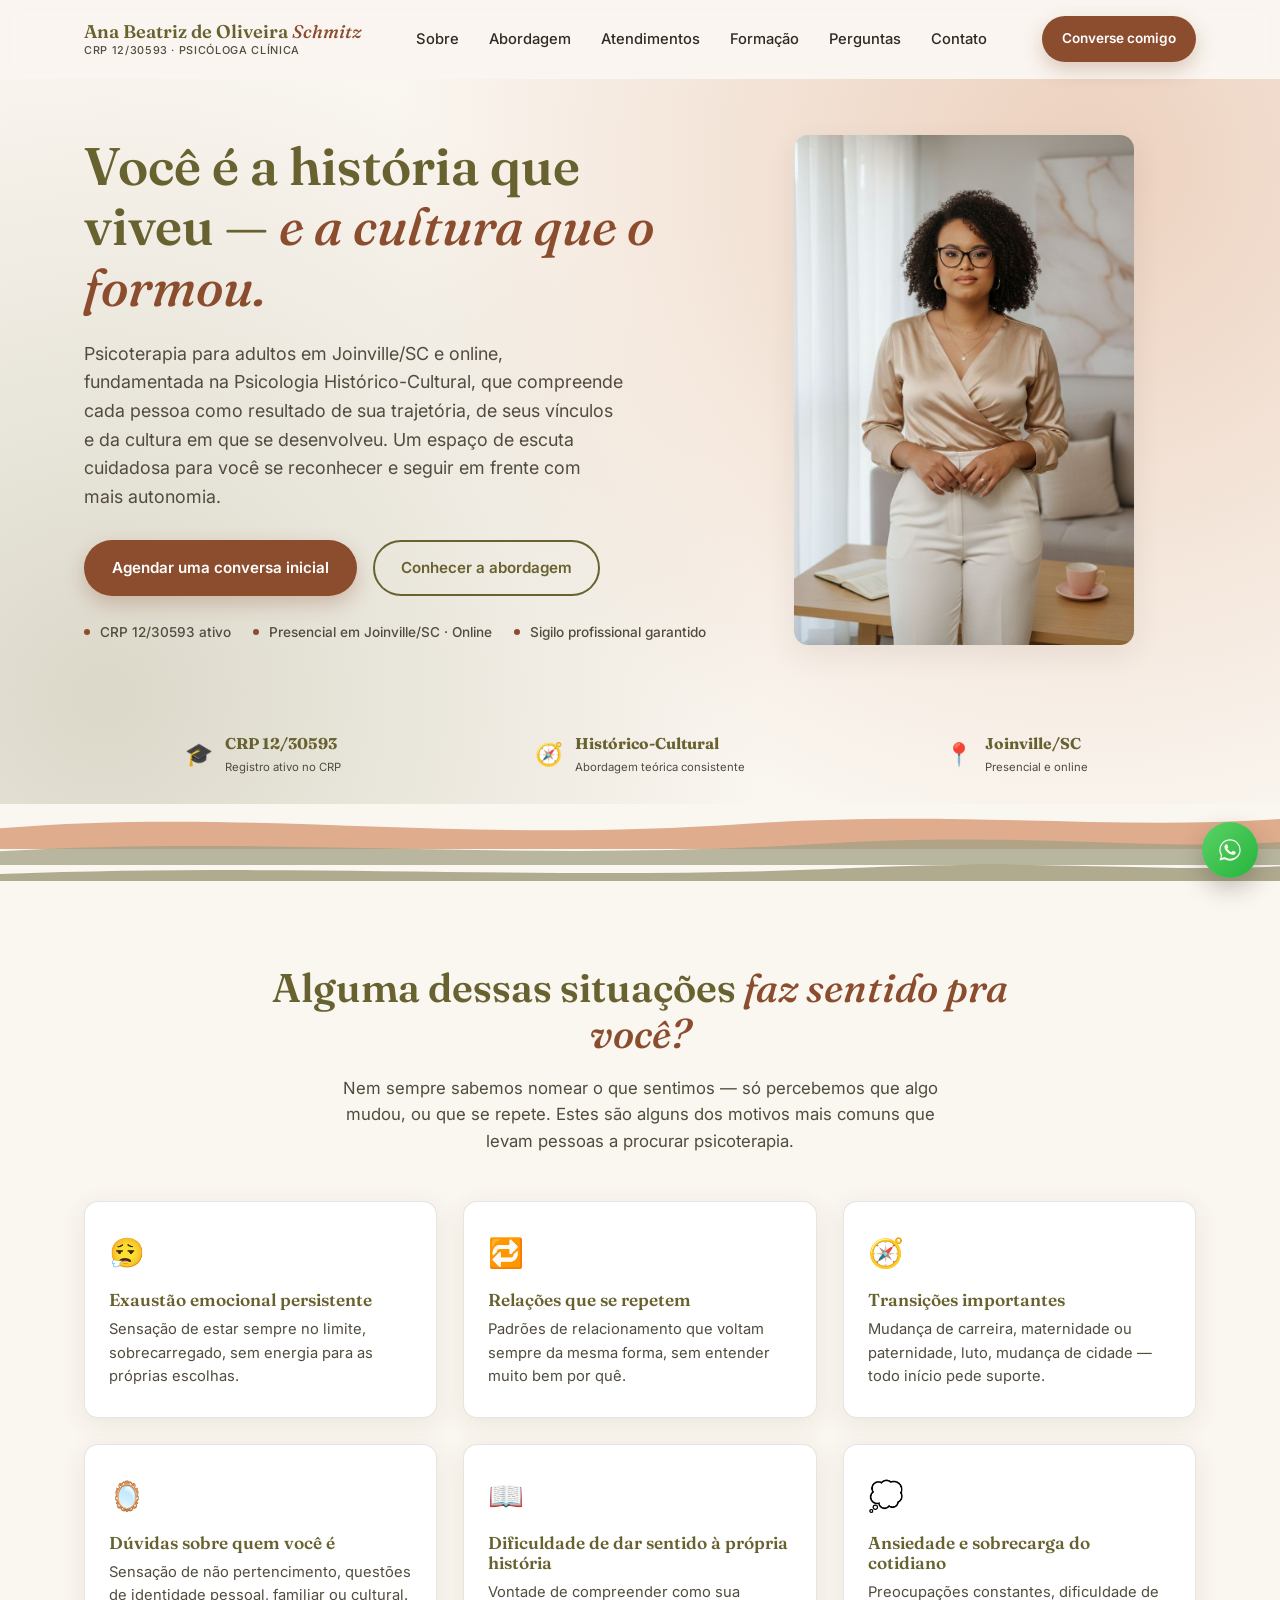
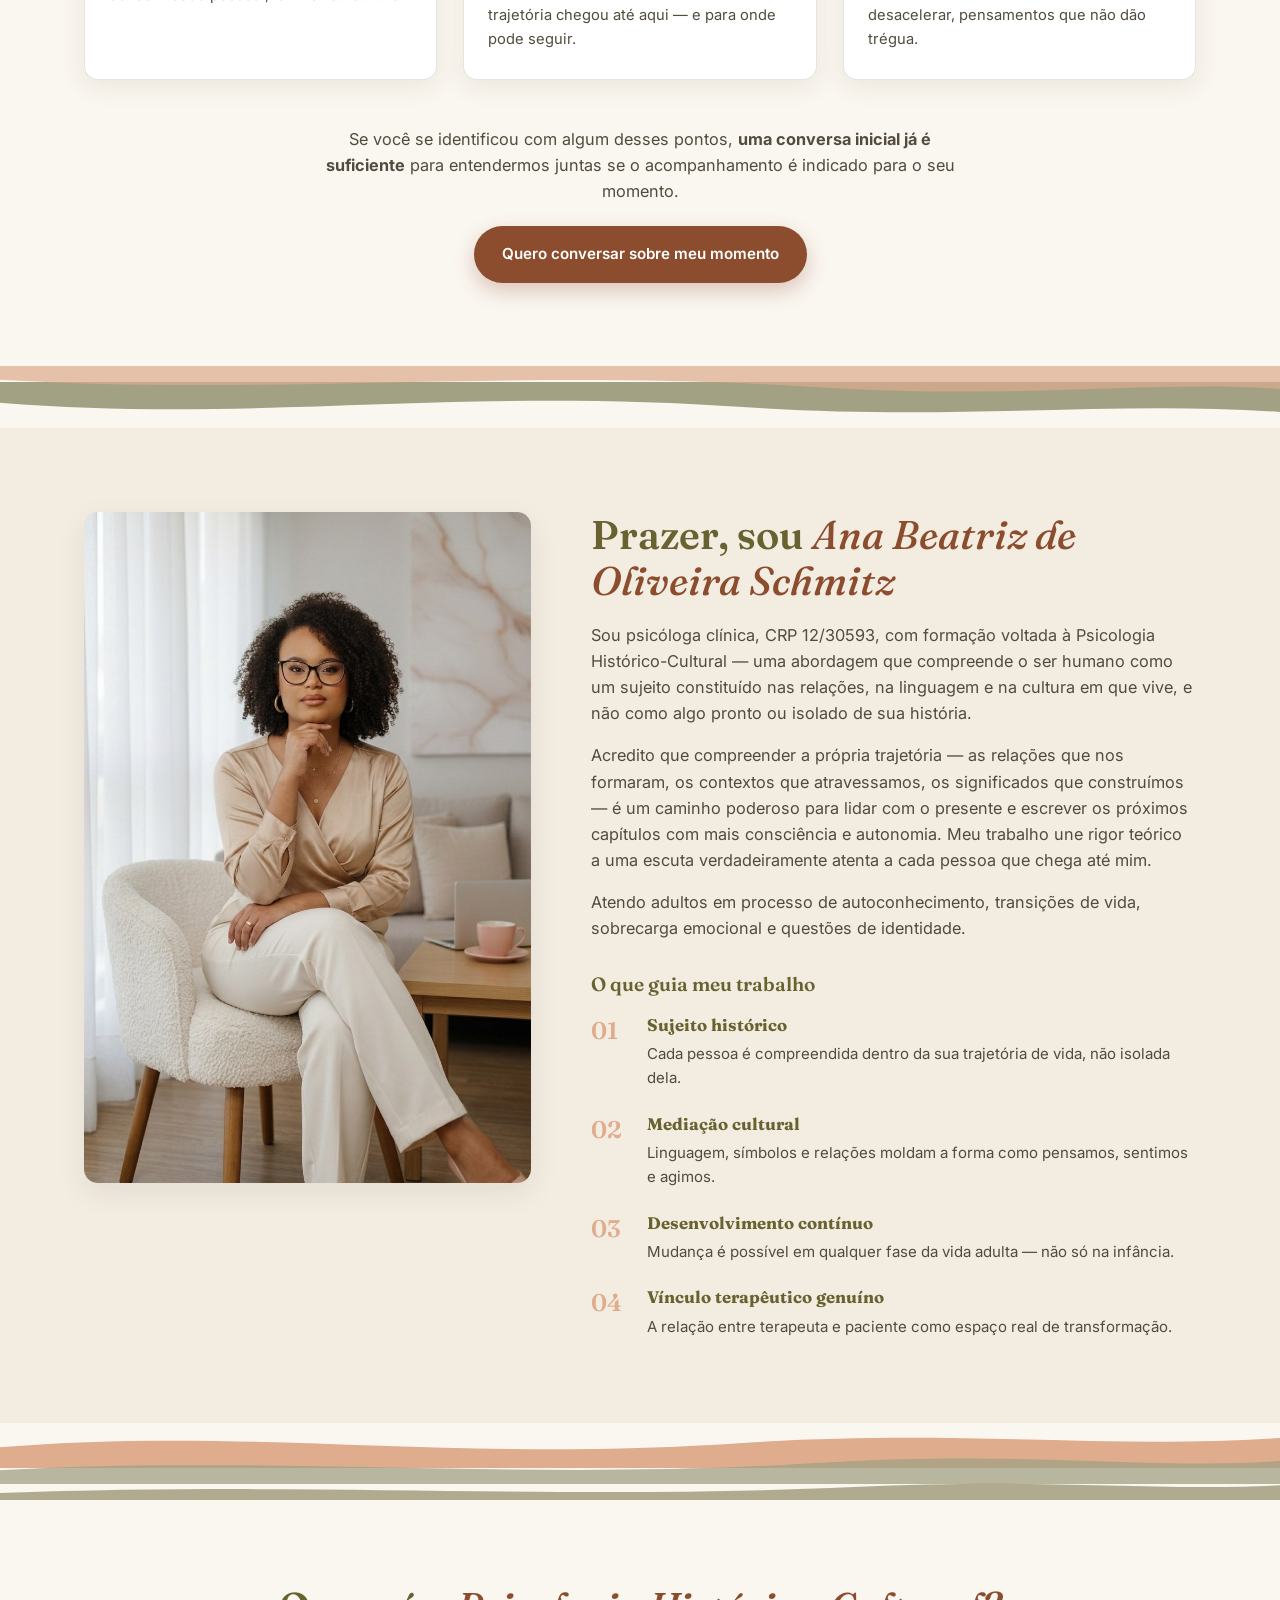
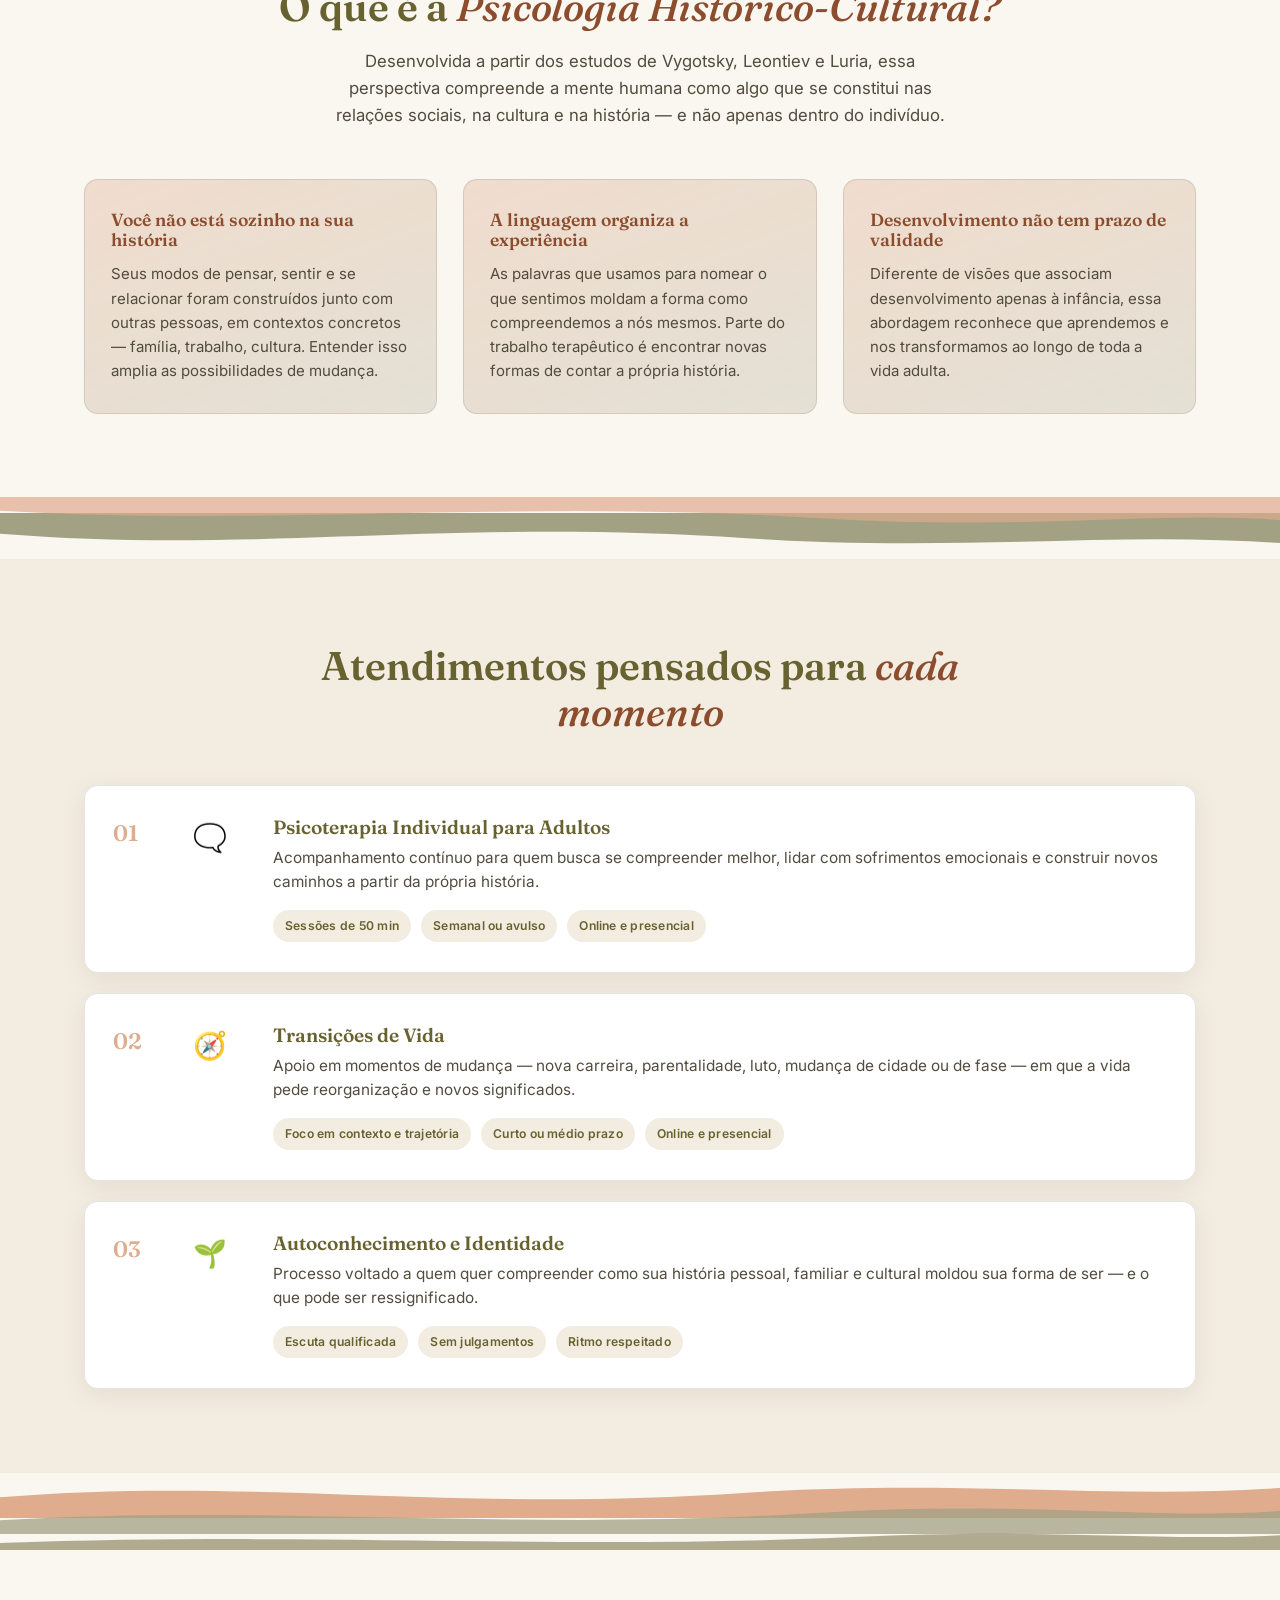
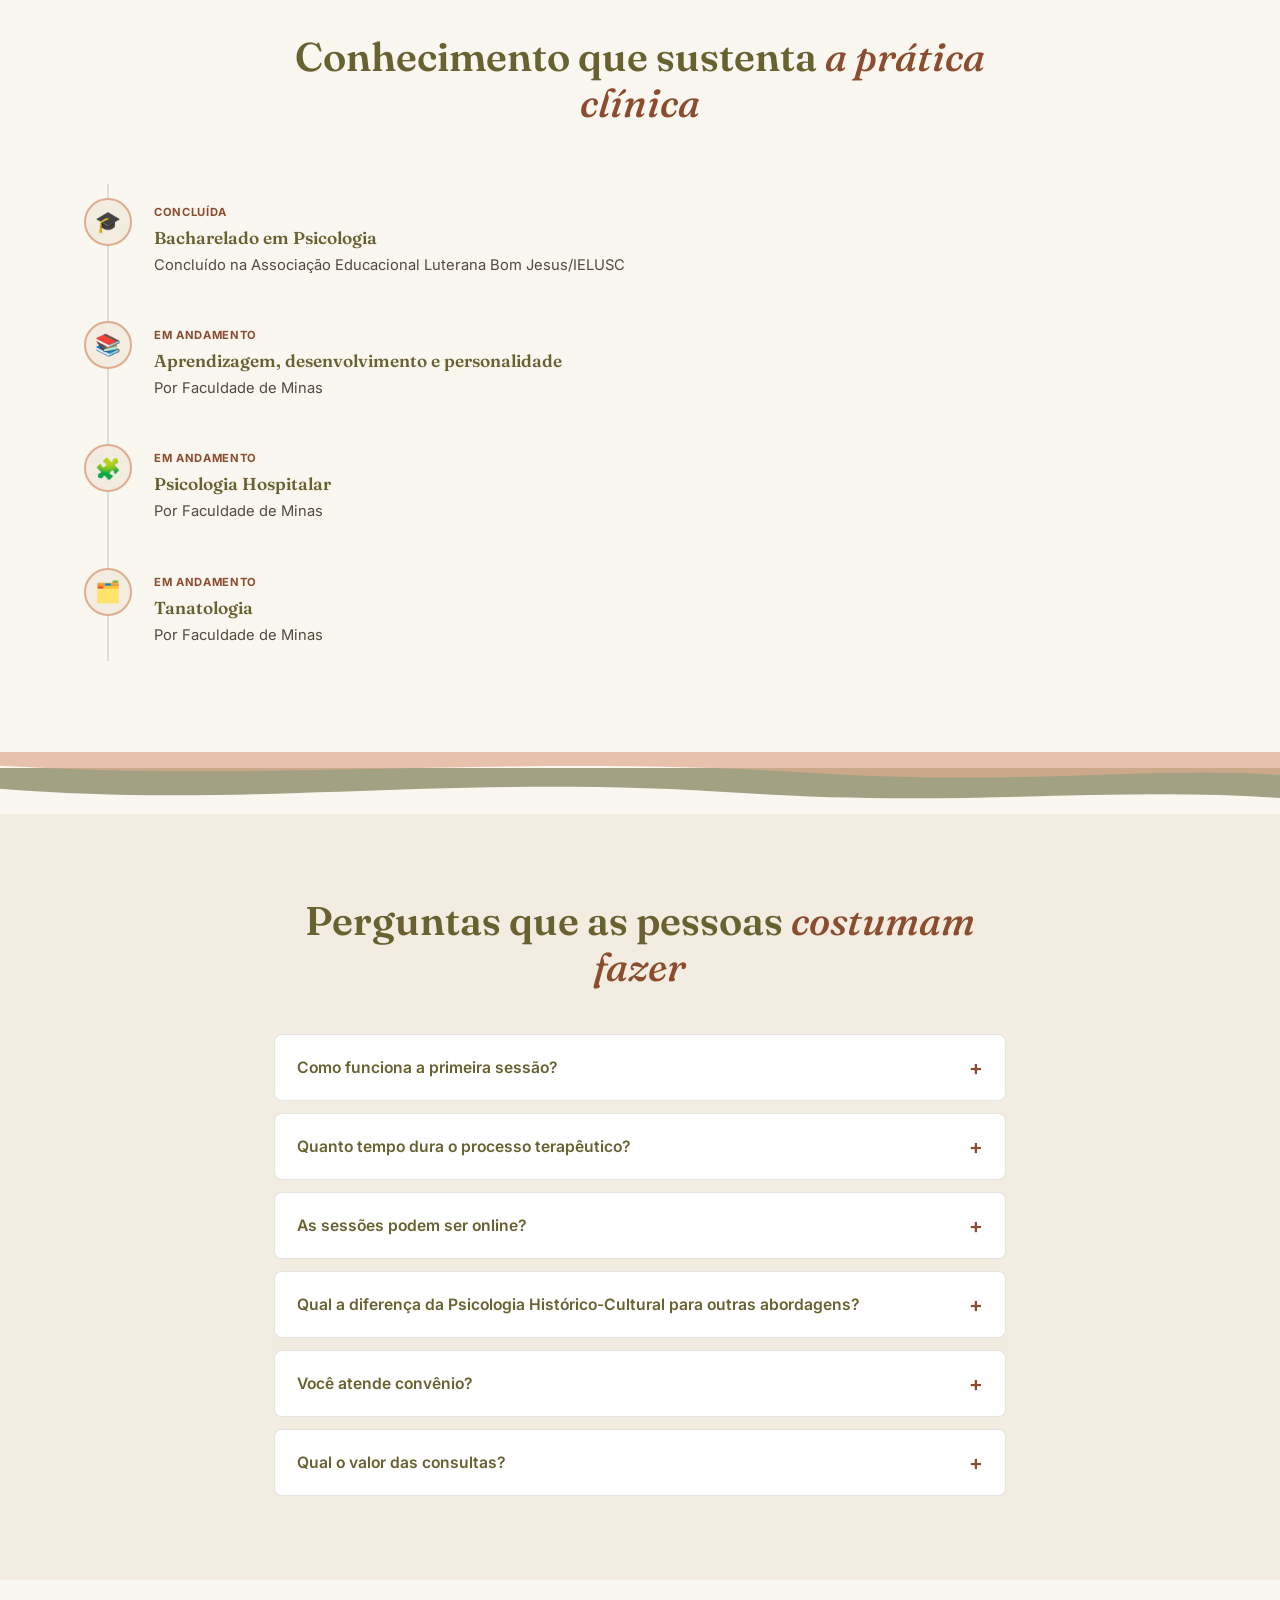
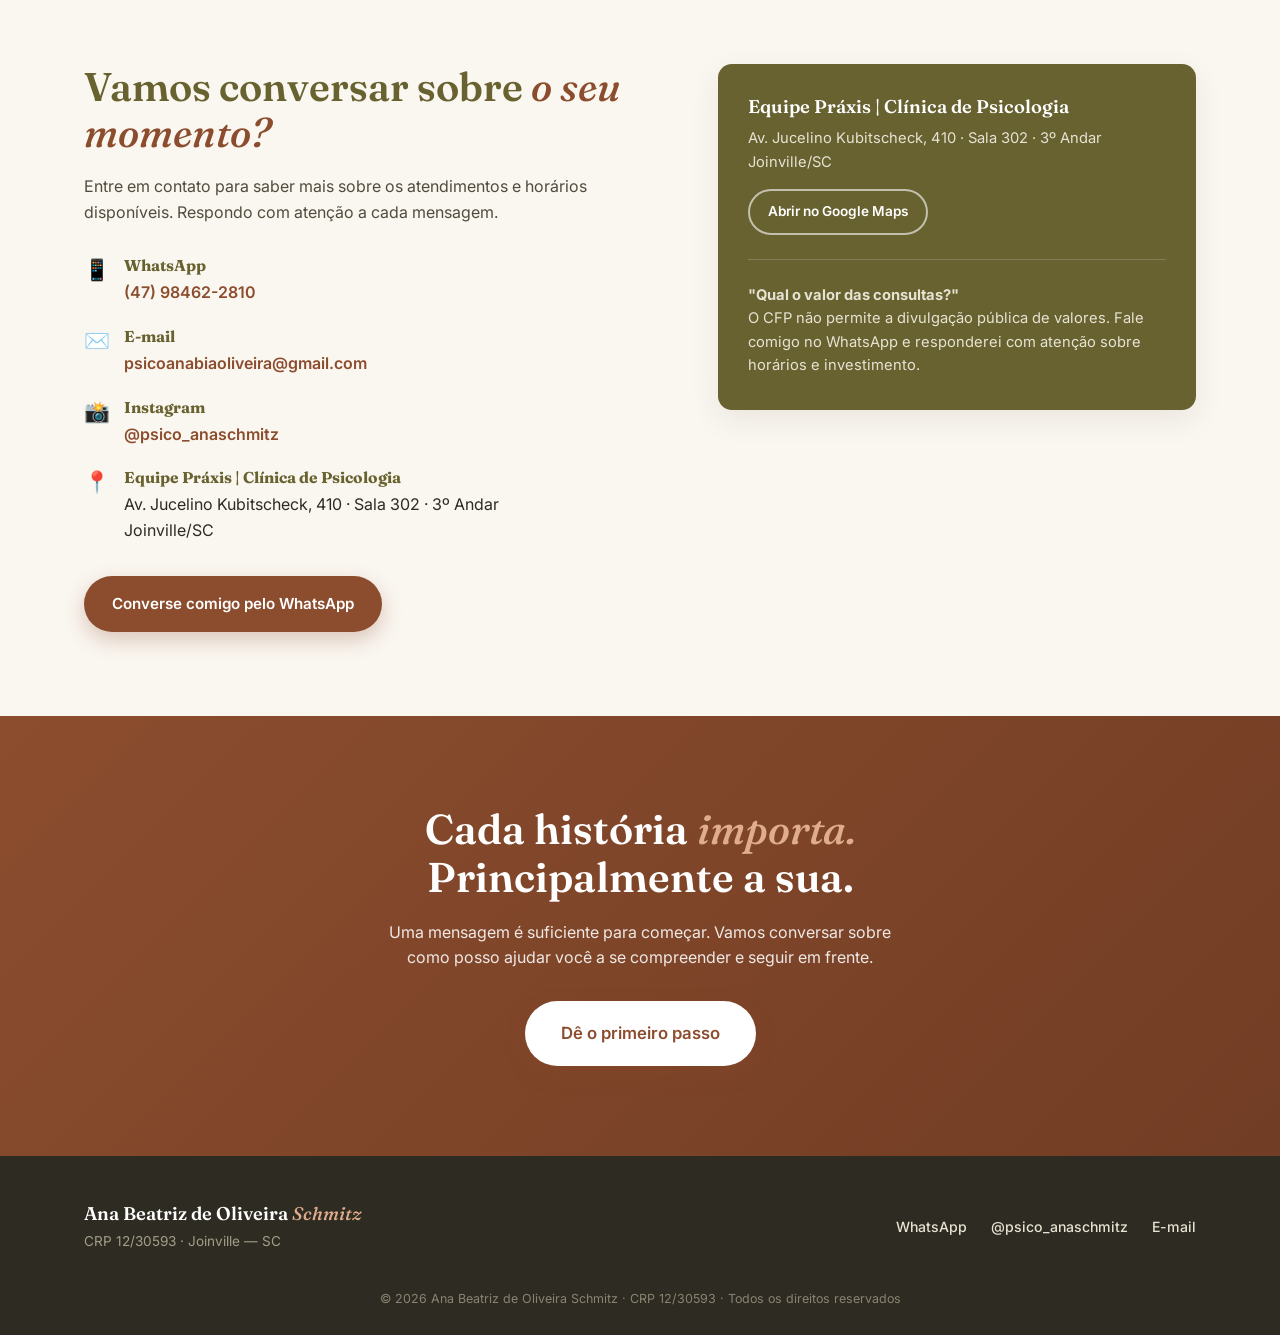
==== commit 38f15a71: "Pequenas alterações de chamada para ação" ====
--- a/index.html
+++ b/index.html
@@ -99,7 +99,7 @@
     </nav>
 
     <div class="header-actions">
-      <a href="https://www.anaschmitzpsicologia.com.br/redirecionamento-whatsapp" class="btn btn-primary btn-sm" target="_blank" rel="noopener">Agendar consulta</a>
+      <a href="https://www.anaschmitzpsicologia.com.br/redirecionamento-whatsapp" class="btn btn-primary btn-sm" target="_blank" rel="noopener">Converse comigo</a>
       <button class="nav-toggle" id="navToggle" aria-expanded="false" aria-controls="mainNav" aria-label="Abrir menu">
         <span></span><span></span><span></span>
       </button>
@@ -472,7 +472,7 @@
           </li>
         </ul>
 
-        <a href="https://www.anaschmitzpsicologia.com.br/redirecionamento-whatsapp" class="btn btn-primary" target="_blank" rel="noopener">Agendar consulta pelo WhatsApp</a>
+        <a href="https://www.anaschmitzpsicologia.com.br/redirecionamento-whatsapp" class="btn btn-primary" target="_blank" rel="noopener">Converse comigo pelo WhatsApp</a>
       </div>
 
       <div class="contact-card reveal">
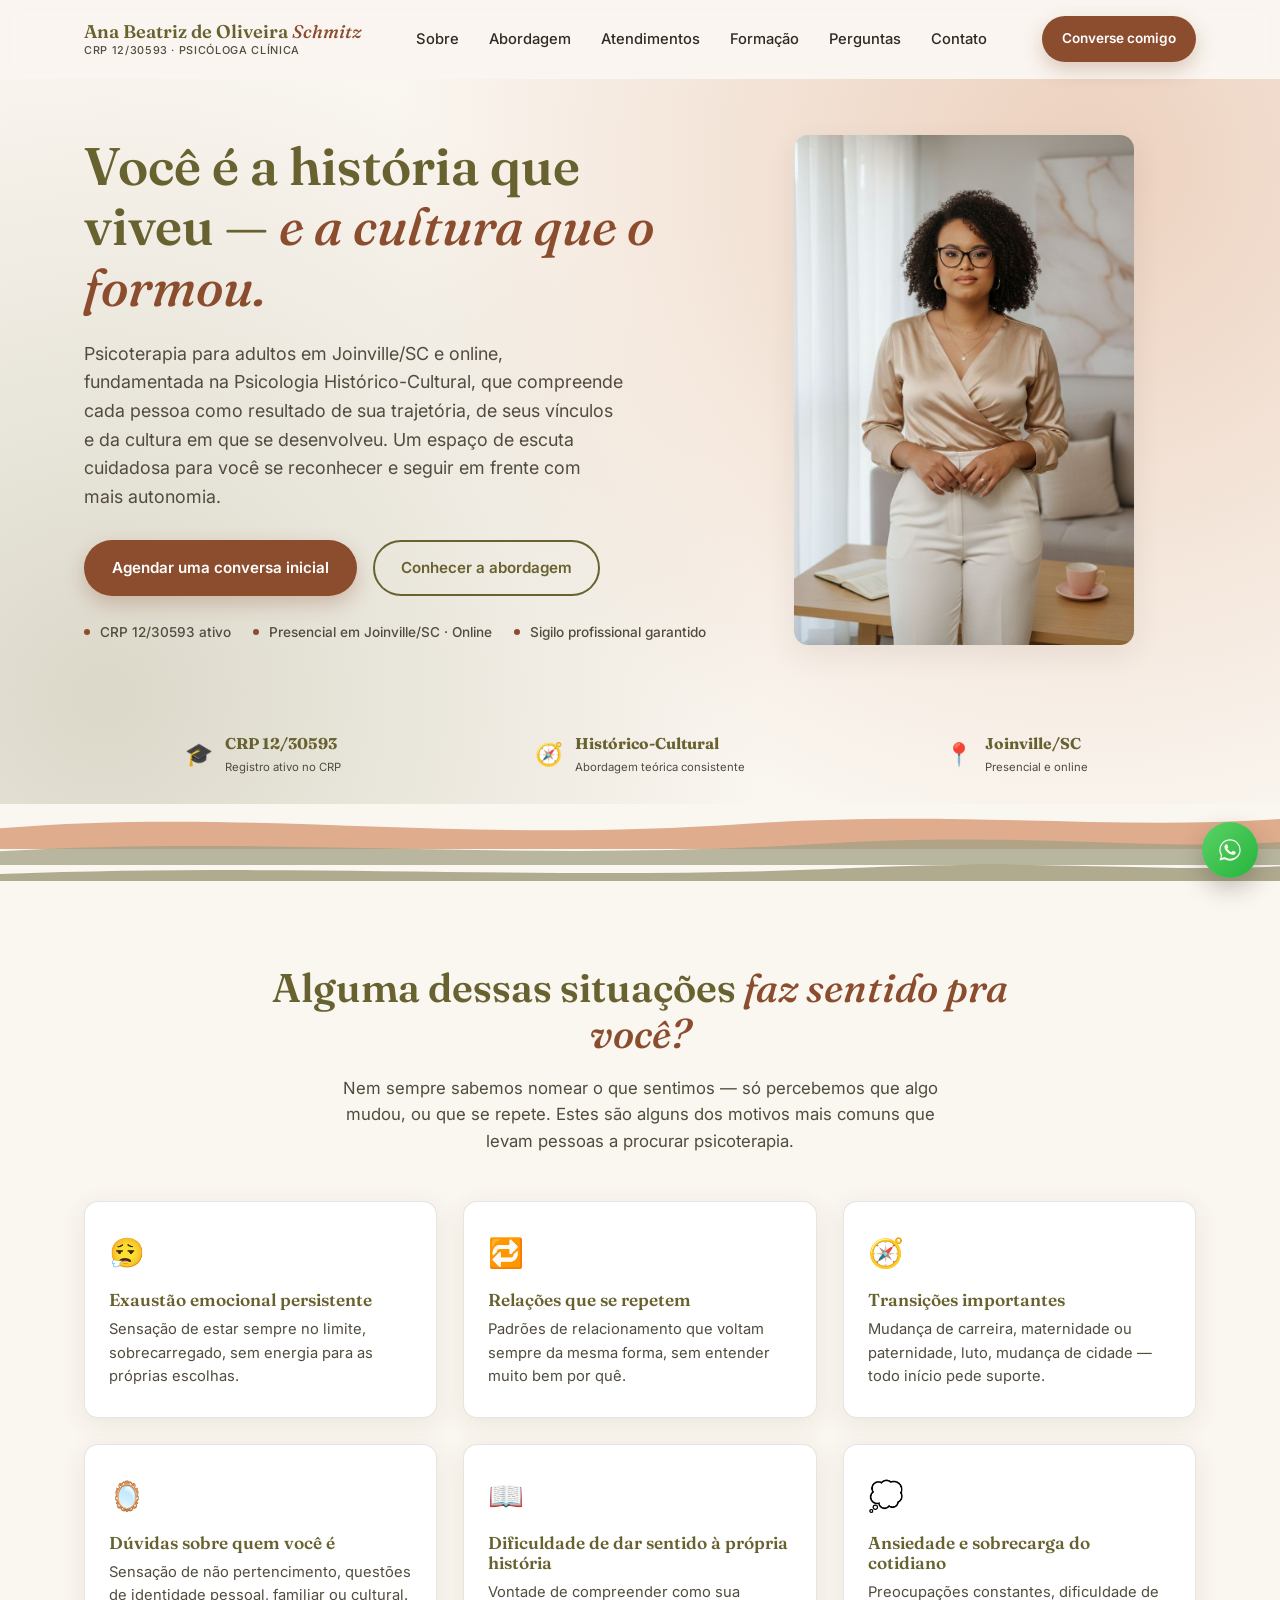
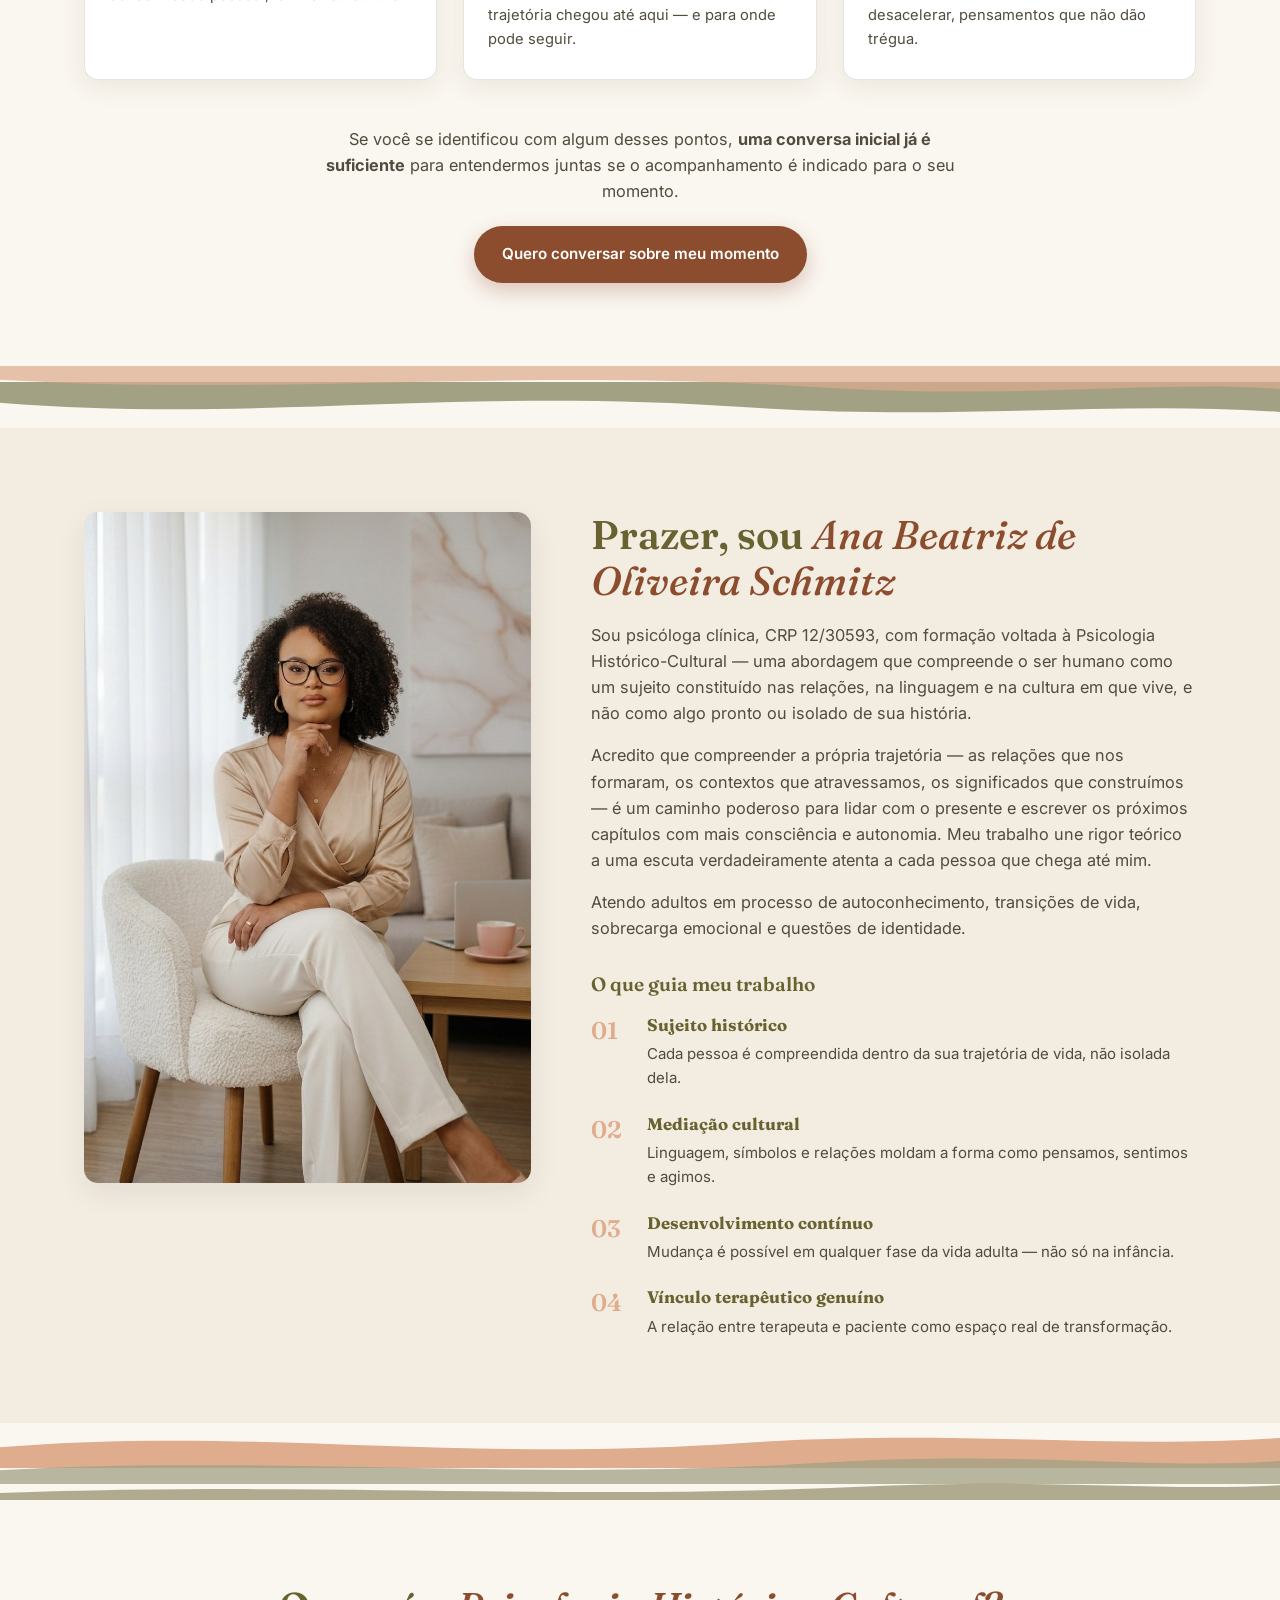
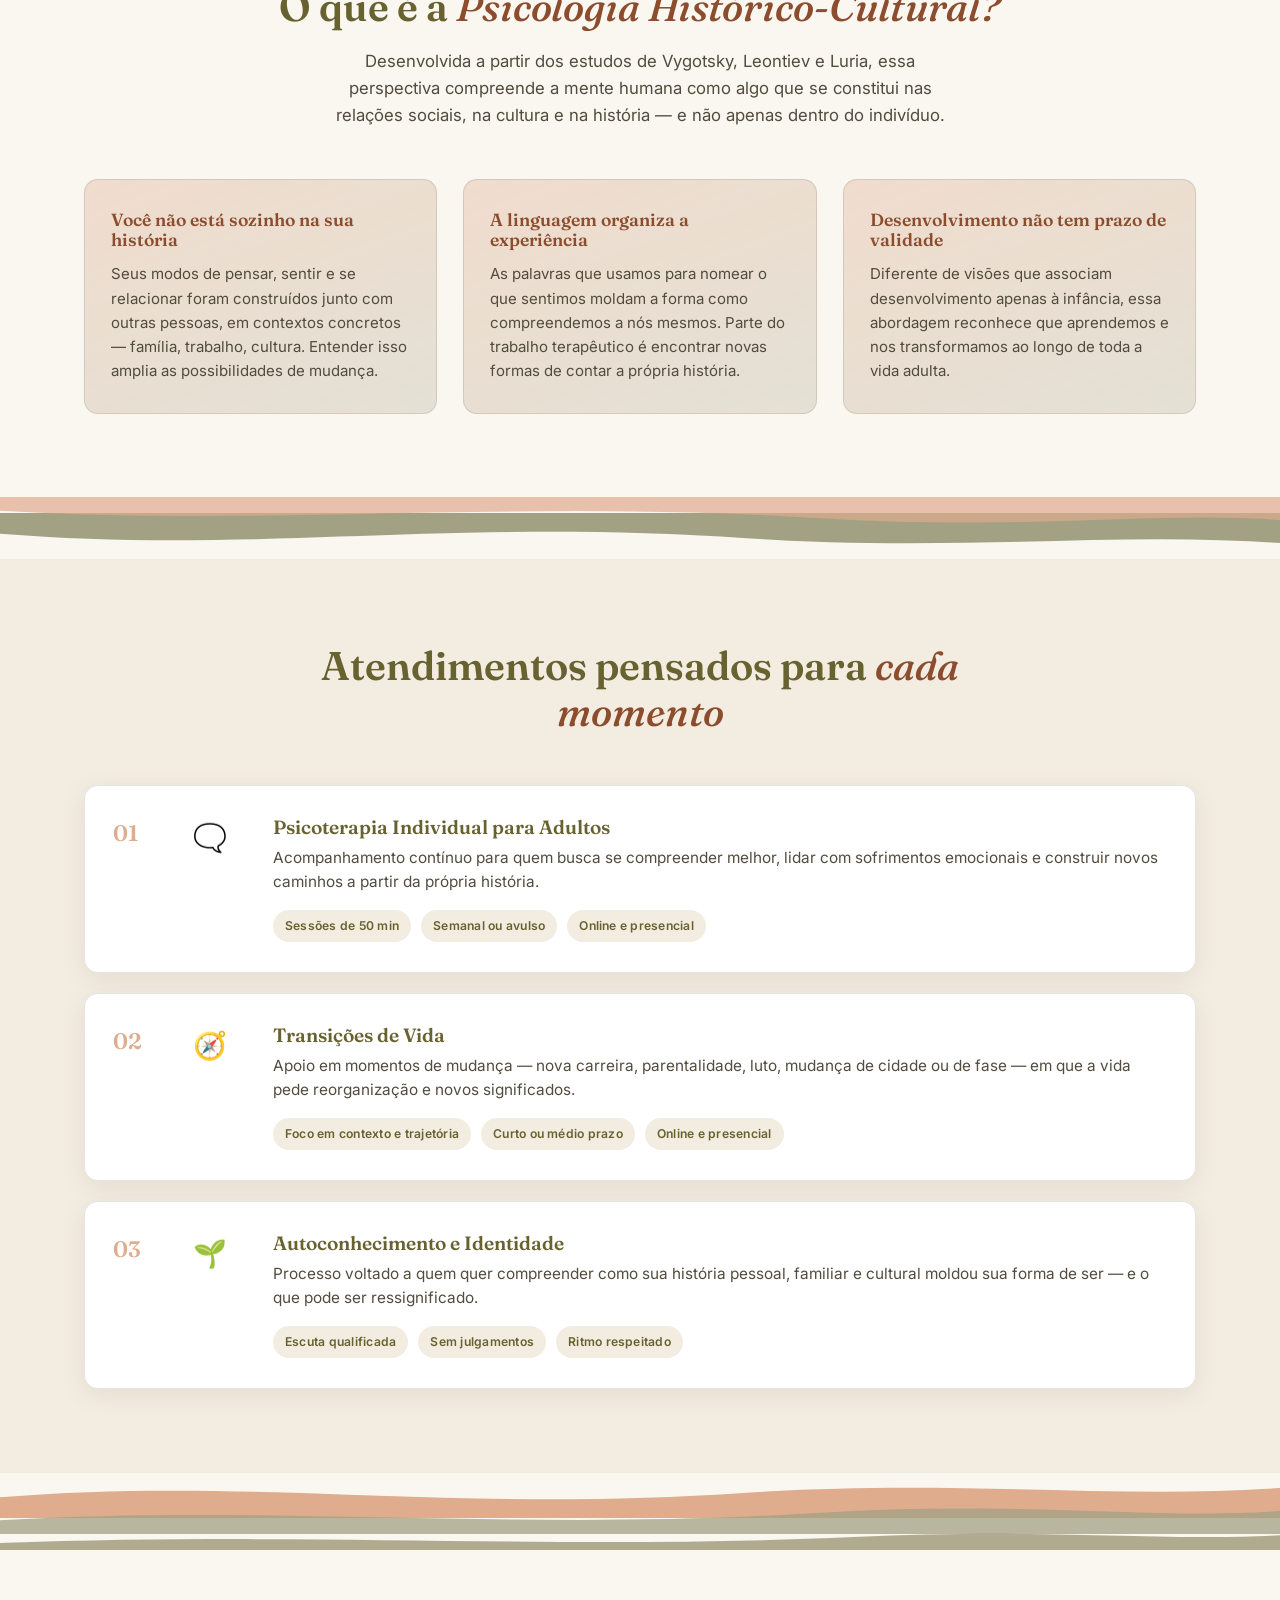
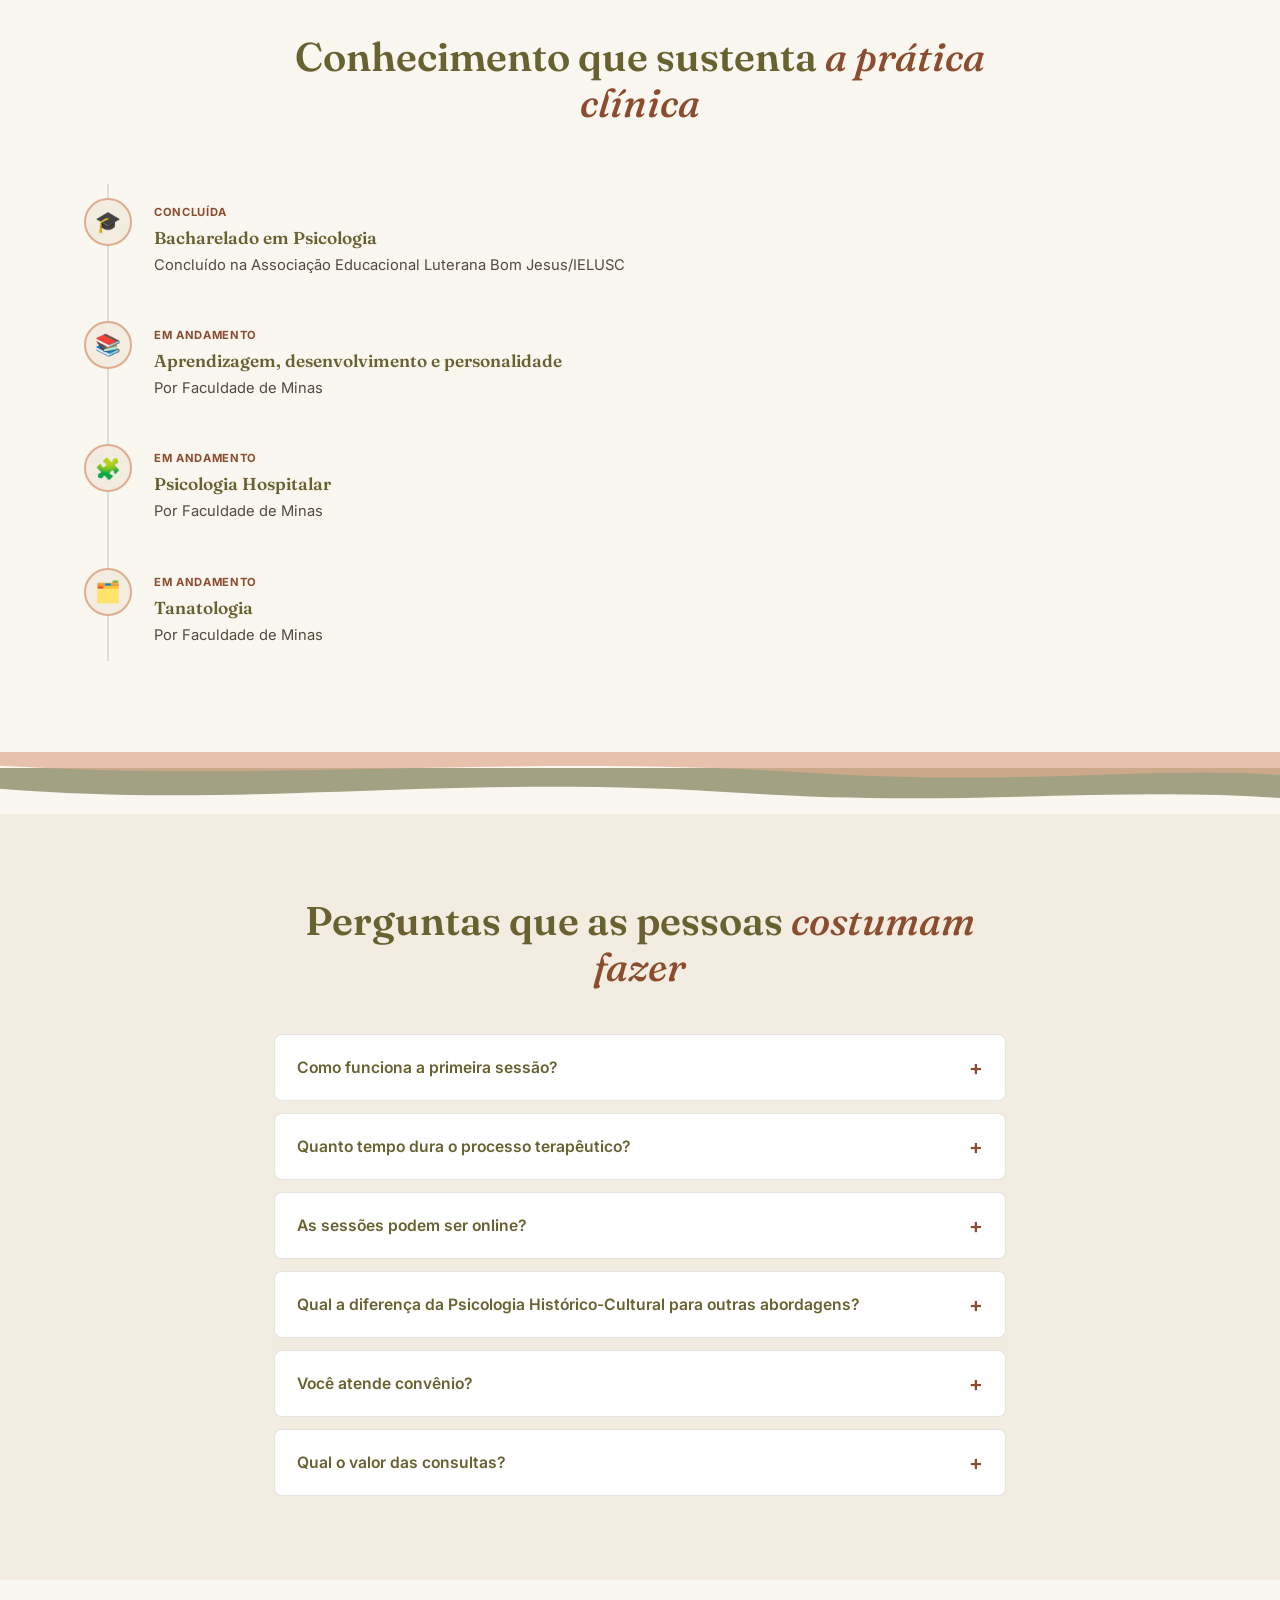
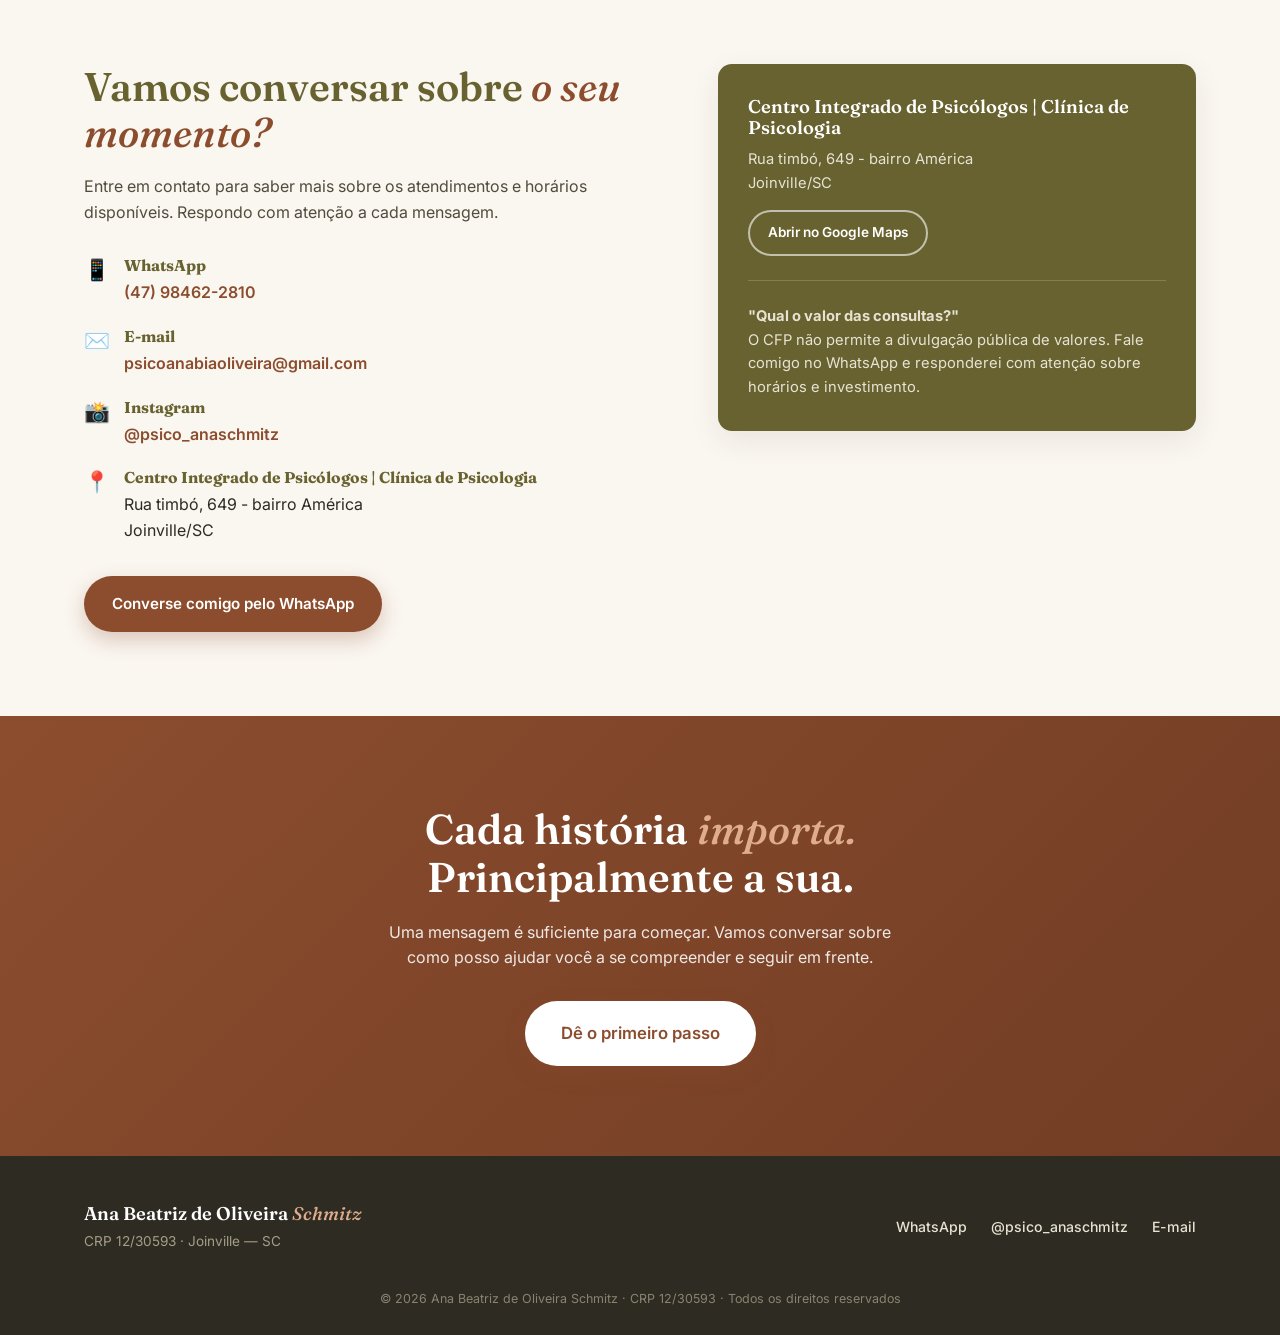
==== commit 3f538896: "Alteração de endereço" ====
--- a/index.html
+++ b/index.html
@@ -468,7 +468,7 @@
           </li>
           <li>
             <span class="contact-ico">📍</span>
-            <div><strong>Equipe Práxis | Clínica de Psicologia</strong><span>Av. Jucelino Kubitscheck, 410 · Sala 302 · 3º Andar<br>Joinville/SC</span></div>
+            <div><strong>Centro Integrado de Psicólogos | Clínica de Psicologia</strong><span>Rua timbó, 649 - bairro América<br>Joinville/SC</span></div>
           </li>
         </ul>
 
@@ -476,8 +476,8 @@
       </div>
 
       <div class="contact-card reveal">
-        <h3>Equipe Práxis | Clínica de Psicologia</h3>
-        <p>Av. Jucelino Kubitscheck, 410 · Sala 302 · 3º Andar<br>Joinville/SC</p>
+        <h3>Centro Integrado de Psicólogos | Clínica de Psicologia</h3>
+        <p>Rua timbó, 649 - bairro América<br>Joinville/SC</p>
         <a href="https://www.google.com/maps/dir//Equipe+Pr%C3%A1xis+%7C+Cl%C3%ADnica+de+Psicologia+-+Av.+Juscelino+Kubitscheck,+410+-+Centro,+Joinville+-+SC,+89201-906/data=!4m6!4m5!1m1!4e2!1m2!1m1!1s0x94deb1d3486e1c97:0x59da8d7d6d53e868?sa=X&ved=1t:57443&ictx=111" target="_blank" rel="noopener" class="btn btn-ghost btn-sm">Abrir no Google Maps</a>
         <hr>
         <p class="fee-note"><strong>"Qual o valor das consultas?"</strong><br>O CFP não permite a divulgação pública de valores. Fale comigo no WhatsApp e responderei com atenção sobre horários e investimento.</p>
